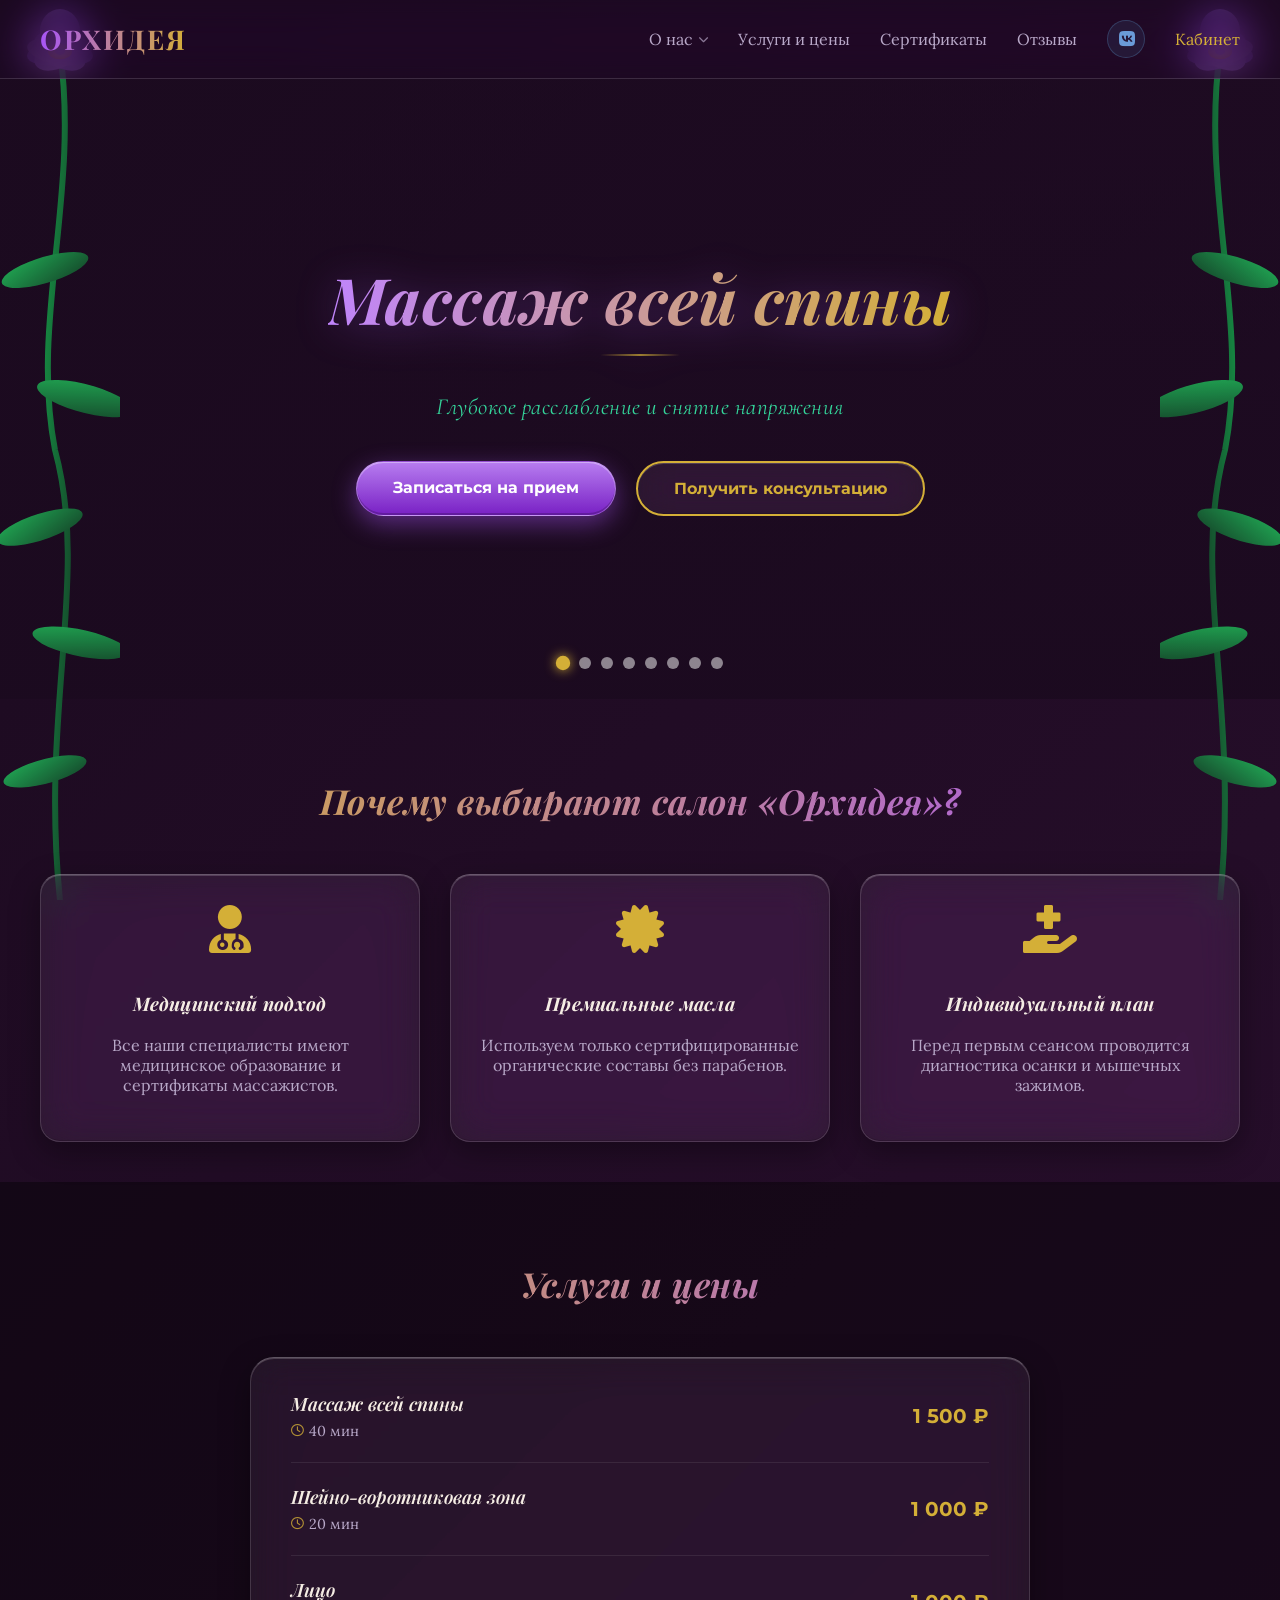
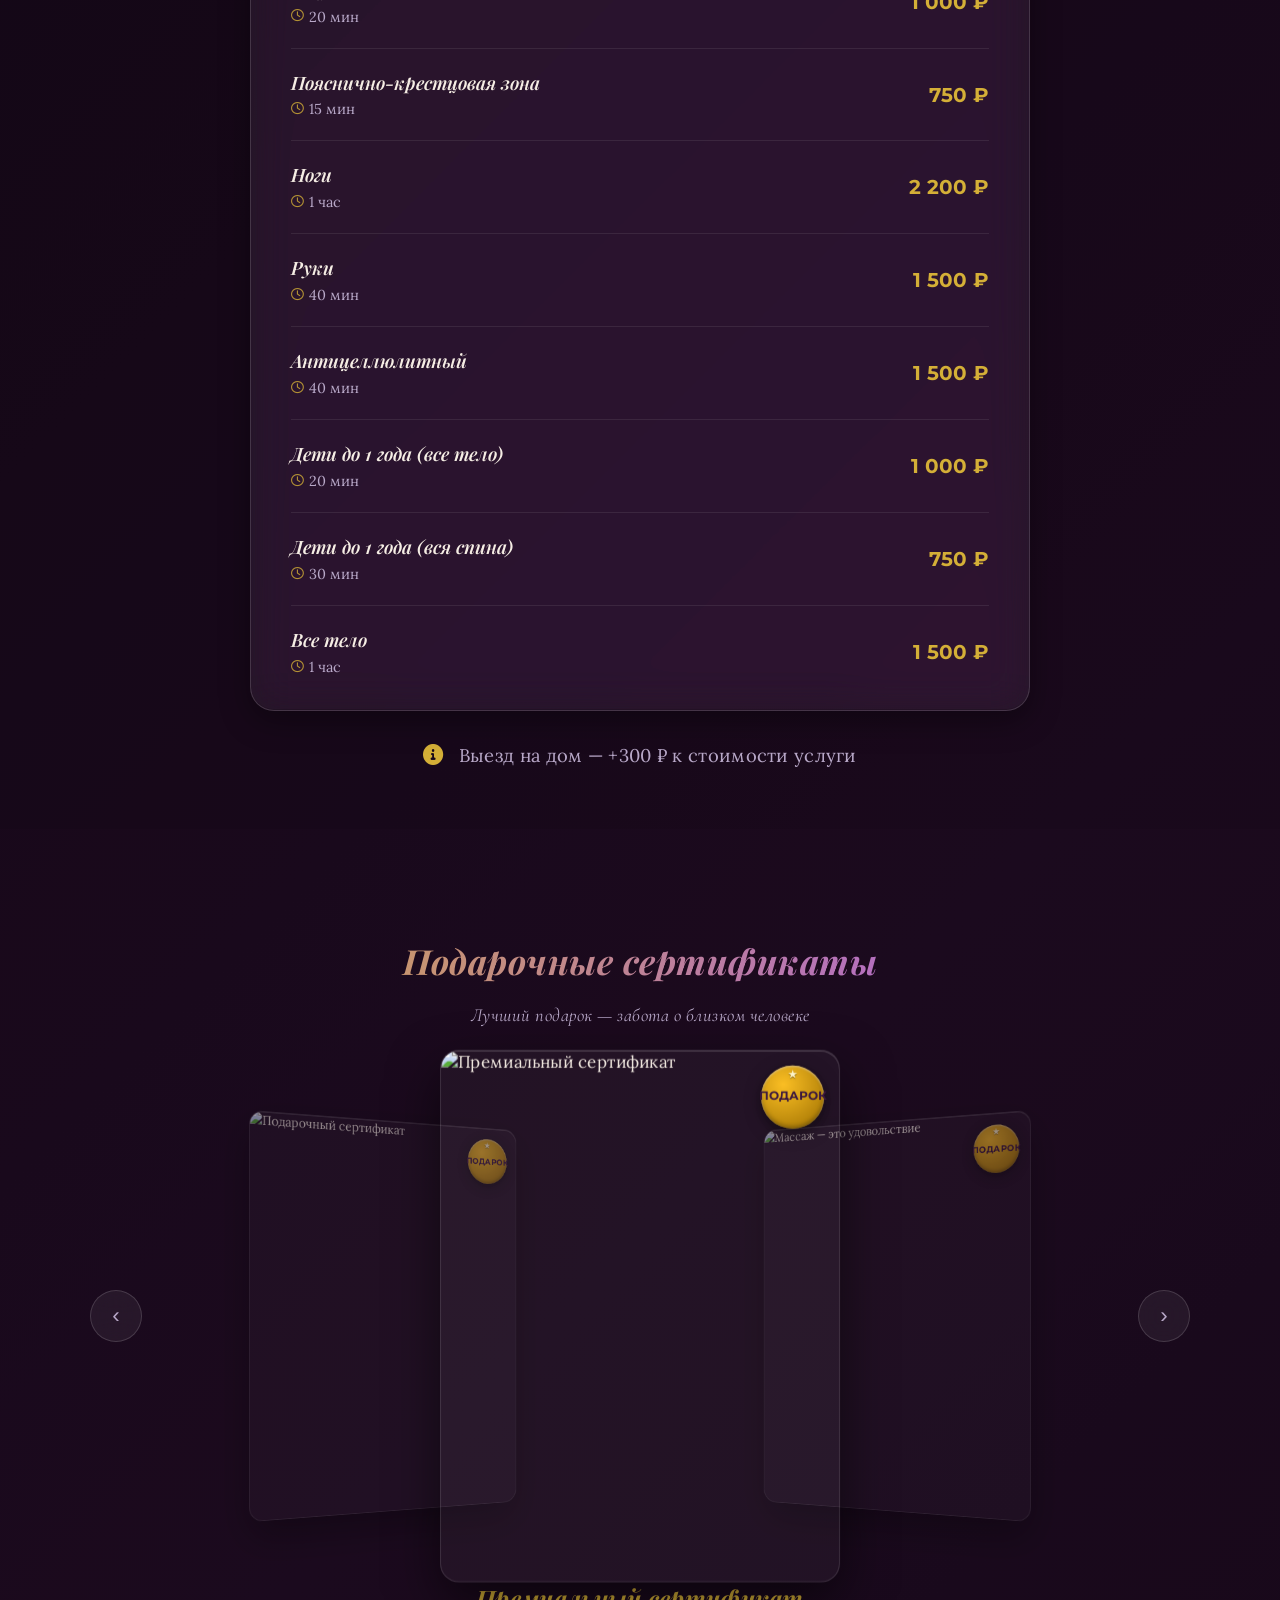
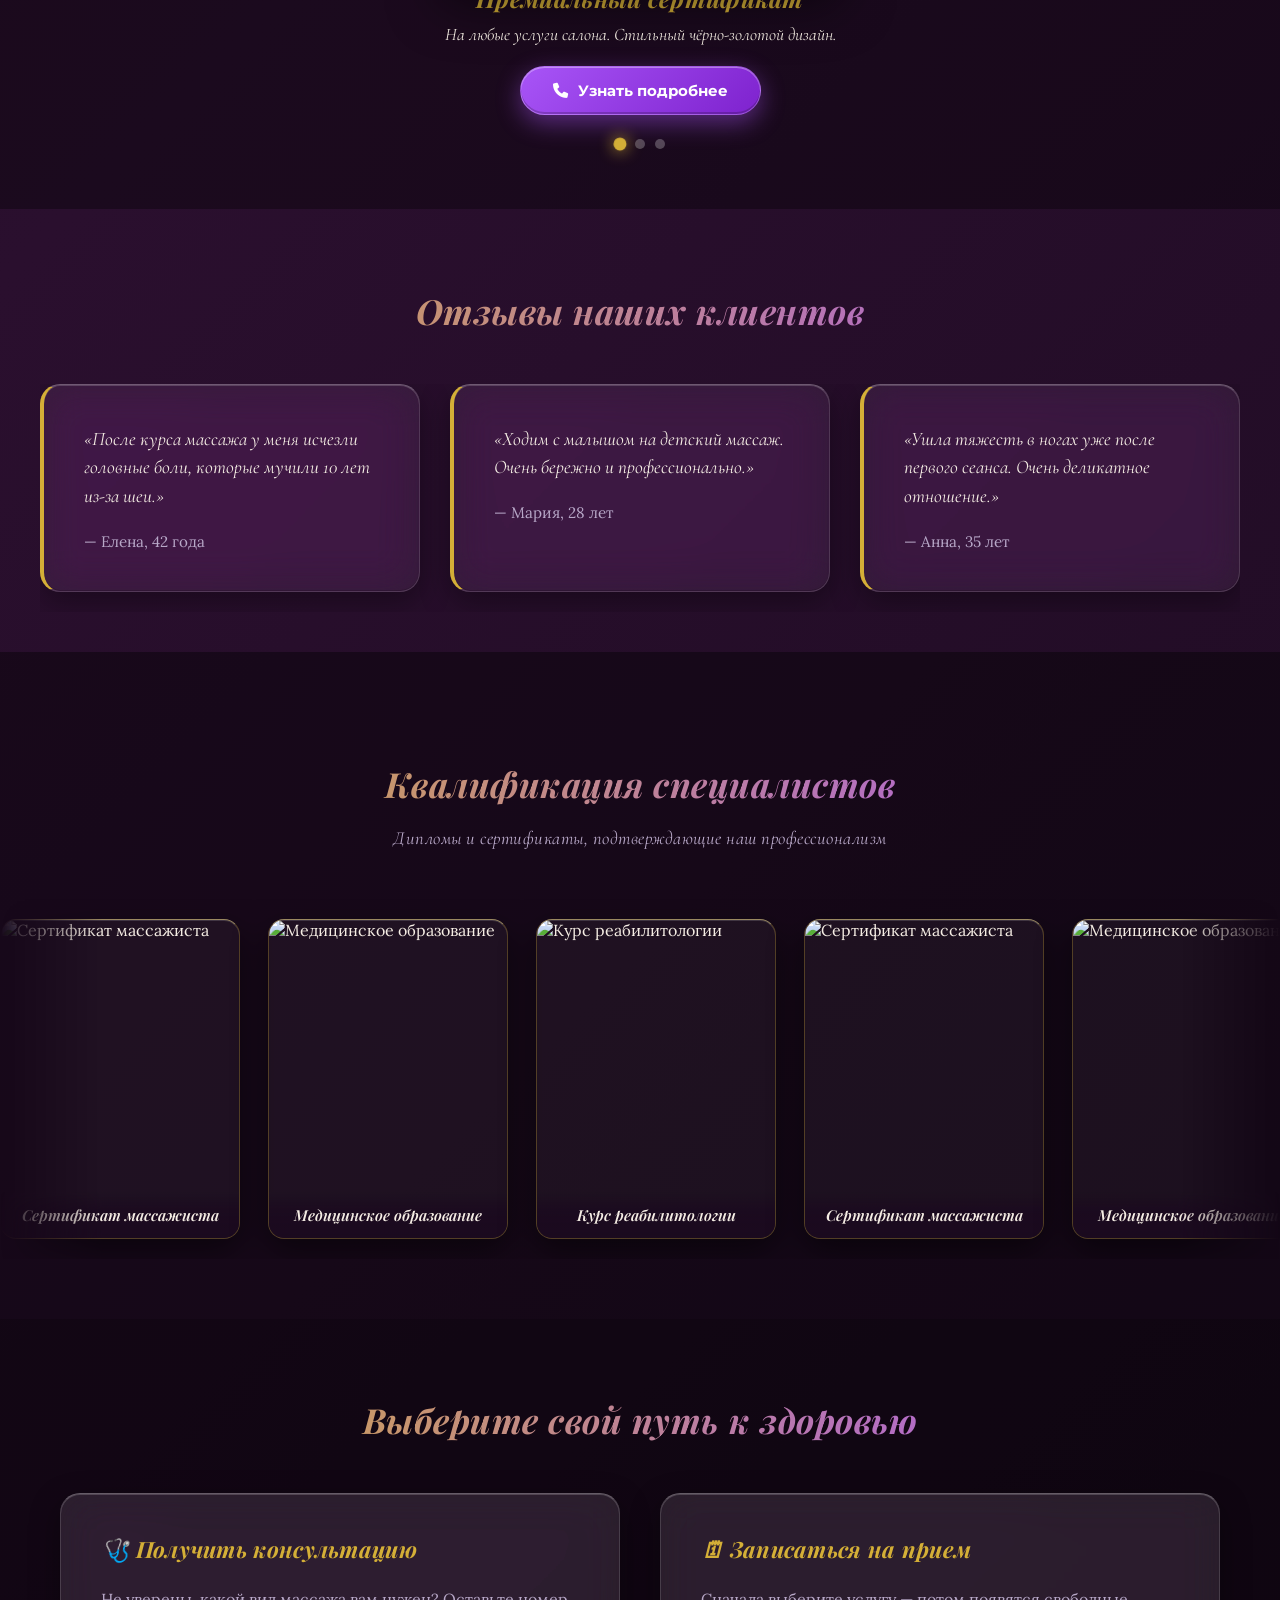
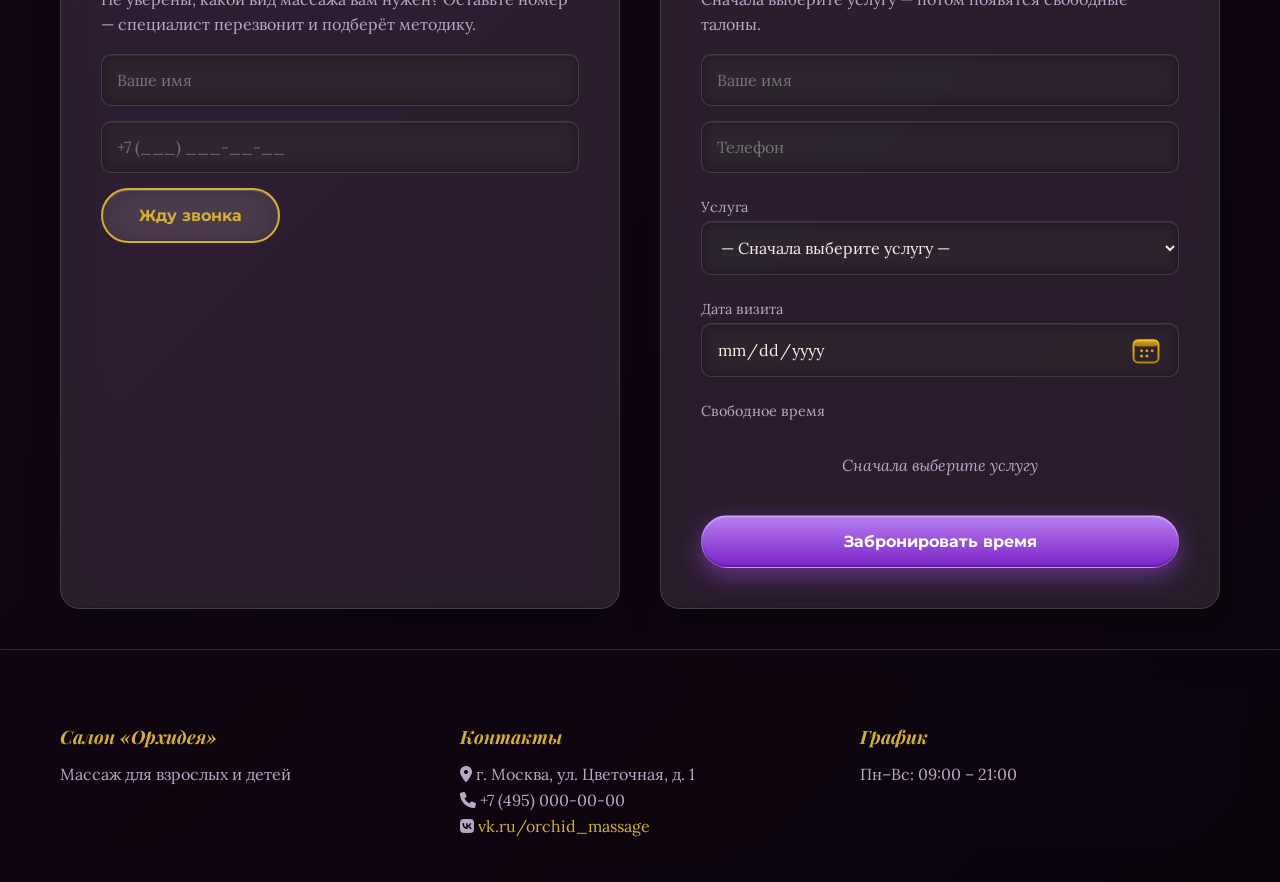
==== index.html @ 540cb3e8 "Add files via upload" ====
<!DOCTYPE html>
<html lang="ru">
<head>
    <meta charset="UTF-8">
    <meta name="viewport" content="width=device-width, initial-scale=1.0">
    <meta name="description" content="Салон «Орхидея» — медицинский массаж, реабилитация. Запись онлайн.">
    <title>Салон «Орхидея» | Медицинский массаж</title>
    <link rel="icon" href="data:image/svg+xml,<svg xmlns='http://www.w3.org/2000/svg' viewBox='0 0 100 100'><text y='.9em' font-size='90'>🌸</text></svg>">
    <link rel="preconnect" href="https://fonts.googleapis.com">
    <link rel="preconnect" href="https://fonts.gstatic.com" crossorigin>
    <link href="https://fonts.googleapis.com/css2?family=Cormorant:ital,wght@0,400;0,600;1,400&family=Playfair+Display:ital,wght@0,600;0,700;1,600&family=Montserrat:wght@600;700&family=Lora:ital@0;1&display=swap" rel="stylesheet">
    <link rel="stylesheet" href="style.css">
    <link rel="stylesheet" href="glass.css">
    <link rel="stylesheet" href="datepicker.css">
    <link rel="stylesheet" href="certificates.css">
    <link rel="stylesheet" href="diplomas.css">
    <link rel="stylesheet" href="https://cdnjs.cloudflare.com/ajax/libs/font-awesome/6.0.0/css/all.min.css">
</head>
<body>

<div class="frame-left" aria-hidden="true"></div>
<div class="frame-right" aria-hidden="true"></div>

<header class="main-header">
    <nav class="container">
        <a href="#" class="logo">ОРХИДЕЯ</a>
        <ul>
            <li class="nav-dropdown">
                <a href="#about" class="nav-dropdown-toggle">
                    О нас
                    <i class="fas fa-chevron-down nav-caret"></i>
                </a>
                <ul class="nav-dropdown-menu">
                    <li>
                        <a href="#diplomas">
                            <i class="fas fa-award"></i> Квалификация
                        </a>
                    </li>
                    <li>
                        <a href="https://vk.ru/orchid_massage" target="_blank" rel="noopener" class="nav-vk-link">
                            <i class="fab fa-vk"></i> Мы во ВКонтакте
                        </a>
                    </li>
                    <li>
                        <a href="#booking-form">
                            <i class="fas fa-calendar-check"></i> Записаться
                        </a>
                    </li>
                    <li>
                        <a href="tel:+74950000000">
                            <i class="fas fa-phone"></i> Позвонить
                        </a>
                    </li>
                    <li>
                        <a href="#reviews">
                            <i class="fas fa-star"></i> Отзывы
                        </a>
                    </li>
                </ul>
            </li>
            <li><a href="#services">Услуги и цены</a></li>
            <li><a href="#certificates">Сертификаты</a></li>
            <li><a href="#reviews">Отзывы</a></li>

            <li class="nav-vk-icon">
                <a href="https://vk.ru/orchid_massage" target="_blank" rel="noopener" title="Мы во ВКонтакте">
                    <i class="fab fa-vk"></i>
                </a>
            </li>

            <li class="auth-item" id="header-auth-item">
                <a href="login.html" class="auth-link">Кабинет</a>
            </li>
        </ul>
    </nav>
</header>

<section class="hero-slider">

    <div class="slide active">
        <div class="slide-content container">
            <h1>Массаж всей спины</h1>
            <p>Глубокое расслабление и снятие напряжения</p>
            <div class="cta-group">
                <a href="#booking-form" class="btn btn-primary">Записаться на прием</a>
                <a href="#consultation" class="btn btn-outline">Получить консультацию</a>
            </div>
        </div>
    </div>

    <div class="slide">
        <div class="slide-content container">
            <h1>Массаж воротниковой зоны</h1>
            <p>Избавление от зажимов и головной боли</p>
            <div class="cta-group">
                <a href="#booking-form" class="btn btn-primary">Записаться на прием</a>
                <a href="#consultation" class="btn btn-outline">Получить консультацию</a>
            </div>
        </div>
    </div>

    <div class="slide">
        <div class="slide-content container">
            <h1>Массаж рук</h1>
            <p>Восстановление лёгкости движений</p>
            <div class="cta-group">
                <a href="#booking-form" class="btn btn-primary">Записаться на прием</a>
                <a href="#consultation" class="btn btn-outline">Получить консультацию</a>
            </div>
        </div>
    </div>

    <div class="slide">
        <div class="slide-content container">
            <h1>Массаж ног, включая стопы</h1>
            <p>Снятие усталости и тяжести в ногах</p>
            <div class="cta-group">
                <a href="#booking-form" class="btn btn-primary">Записаться на прием</a>
                <a href="#consultation" class="btn btn-outline">Получить консультацию</a>
            </div>
        </div>
    </div>

    <div class="slide">
        <div class="slide-content container">
            <h1>Антицеллюлитный массаж</h1>
            <p>Ноги, ягодицы и живот — работаем комплексно</p>
            <div class="cta-group">
                <a href="#booking-form" class="btn btn-primary">Записаться на прием</a>
                <a href="#consultation" class="btn btn-outline">Получить консультацию</a>
            </div>
        </div>
    </div>

    <div class="slide">
        <div class="slide-content container">
            <h1>Массаж лица</h1>
            <p>В том числе лимфодренажный</p>
            <div class="cta-group">
                <a href="#booking-form" class="btn btn-primary">Записаться на прием</a>
                <a href="#consultation" class="btn btn-outline">Получить консультацию</a>
            </div>
        </div>
    </div>

    <div class="slide">
        <div class="slide-content container">
            <h1>Детский массаж</h1>
            <p>Бережно и безопасно для малыша</p>
            <div class="cta-group">
                <a href="#booking-form" class="btn btn-primary">Записаться на прием</a>
                <a href="#consultation" class="btn btn-outline">Получить консультацию</a>
            </div>
        </div>
    </div>

    <div class="slide">
        <div class="slide-content container">
            <h1>Атмосфера салона</h1>
            <p>Спокойная музыка · гипоаллергенные масла</p>
            <div class="cta-group">
                <a href="#booking-form" class="btn btn-primary">Записаться на прием</a>
                <a href="#consultation" class="btn btn-outline">Получить консультацию</a>
            </div>
        </div>
    </div>

    <div class="slider-nav">
        <span class="dot active"></span>
        <span class="dot"></span>
        <span class="dot"></span>
        <span class="dot"></span>
        <span class="dot"></span>
        <span class="dot"></span>
        <span class="dot"></span>
        <span class="dot"></span>
    </div>
</section>

<section id="about" class="container about-section">
    <h2>Почему выбирают салон «Орхидея»?</h2>
    <div class="features-grid">
        <div class="feature-card">
            <i class="fas fa-user-md icon-big"></i>
            <h3>Медицинский подход</h3>
            <p>Все наши специалисты имеют медицинское образование и сертификаты массажистов.</p>
        </div>
        <div class="feature-card">
            <i class="fas fa-certificate icon-big"></i>
            <h3>Премиальные масла</h3>
            <p>Используем только сертифицированные органические составы без парабенов.</p>
        </div>
        <div class="feature-card">
            <i class="fas fa-hand-holding-medical icon-big"></i>
            <h3>Индивидуальный план</h3>
            <p>Перед первым сеансом проводится диагностика осанки и мышечных зажимов.</p>
        </div>
    </div>
</section>

<section id="services" class="services-section">
    <div class="container">
        <h2>Услуги и цены</h2>
        <div class="price-list" id="services-table-body"></div>

        <!-- Плашка под прайсом — редактируется в админке -->
        <div id="services-note-container"></div>
    </div>
</section>

<!-- ================= ПОДАРОЧНЫЕ СЕРТИФИКАТЫ ================= -->
<section id="certificates" class="cert-section">
    <div class="container">
        <h2>Подарочные сертификаты</h2>
        <p class="cert-subtitle">Лучший подарок — забота о близком человеке</p>

        <div class="cert-carousel">
            <button class="cert-arrow" id="cert-prev" aria-label="Предыдущий сертификат">‹</button>
            <div class="cert-stage" id="cert-stage"></div>
            <button class="cert-arrow" id="cert-next" aria-label="Следующий сертификат">›</button>
        </div>

        <div class="cert-info">
            <h3 class="cert-title" id="cert-title"></h3>
            <p class="cert-desc" id="cert-desc"></p>
            <a class="cert-cta" id="cert-cta" href="#consultation">
                <i class="fas fa-phone"></i> Узнать подробнее
            </a>
        </div>

        <div class="cert-dots" id="cert-dots"></div>
    </div>
</section>

<div class="cert-lightbox" id="cert-lightbox" onclick="if(event.target===this) closeCertLightbox()">
    <button class="cert-lightbox-close" onclick="closeCertLightbox()" aria-label="Закрыть">✕</button>
    <img id="cert-lightbox-img" src="" alt="Сертификат">
</div>

<section id="reviews" class="container reviews-section">
    <h2>Отзывы наших клиентов</h2>
    <div class="review-slider">
        <div class="review-card">
            <q>После курса массажа у меня исчезли головные боли, которые мучили 10 лет из-за шеи.</q>
            <cite>— Елена, 42 года</cite>
        </div>
        <div class="review-card">
            <q>Ходим с малышом на детский массаж. Очень бережно и профессионально.</q>
            <cite>— Мария, 28 лет</cite>
        </div>
        <div class="review-card">
            <q>Ушла тяжесть в ногах уже после первого сеанса. Очень деликатное отношение.</q>
            <cite>— Анна, 35 лет</cite>
        </div>
    </div>
</section>

<!-- ================= КВАЛИФИКАЦИЯ (ДИПЛОМЫ) ================= -->
<section id="diplomas" class="diplomas-section">
    <div class="container">
        <h2>Квалификация специалистов</h2>
        <p class="diplomas-subtitle">Дипломы и сертификаты, подтверждающие наш профессионализм</p>
    </div>

    <div class="diplomas-marquee">
        <div class="diplomas-track" id="diplomas-track"></div>
    </div>
</section>

<div class="diplomas-lightbox" id="diplomas-lightbox" onclick="if(event.target===this) closeDiplomaLightbox()">
    <button class="diplomas-lightbox-close" onclick="closeDiplomaLightbox()" aria-label="Закрыть">✕</button>
    <img id="diplomas-lightbox-img" src="" alt="Диплом">
</div>

<section id="booking-form" class="form-section">
    <div class="container">
        <h2>Выберите свой путь к здоровью</h2>
        <div class="double-form">

            <div id="consultation" class="form-box consultation-box">
                <h3>🩺 Получить консультацию</h3>
                <p>Не уверены, какой вид массажа вам нужен? Оставьте номер — специалист перезвонит и подберёт методику.</p>
                <form onsubmit="submitConsultation(event)">
                    <input type="text" name="name" placeholder="Ваше имя" required>
                    <input type="tel" name="phone" placeholder="+7 (___) ___-__-__" required>
                    <button type="submit" class="btn btn-outline">Жду звонка</button>
                </form>
            </div>

            <div class="form-box booking-box">
                <h3>🗓 Записаться на прием</h3>
                <p>Сначала выберите услугу — потом появятся свободные талоны.</p>
                <form onsubmit="submitBooking(event)">
                    <input type="text" name="name" placeholder="Ваше имя" required>
                    <input type="tel" name="phone" placeholder="Телефон" required>

                    <label style="display:block;margin:10px 0 5px;color:var(--text-muted);font-size:.9em;">Услуга</label>
                    <select name="service" id="booking-service" required onchange="renderSlots()">
                        <option disabled selected value="">— Сначала выберите услугу —</option>
                    </select>

                    <label style="display:block;margin:10px 0 5px;color:var(--text-muted);font-size:.9em;">Дата визита</label>
                    <input type="date" name="date" id="booking-date" required onchange="renderSlots()">

                    <label style="display:block;margin:10px 0 5px;color:var(--text-muted);font-size:.9em;">Свободное время</label>
                    <div id="slots-container" class="slots-grid">
                        <div class="slots-empty">Сначала выберите услугу и дату</div>
                    </div>
                    <input type="hidden" name="time" id="booking-time" required>

                    <button type="submit" class="btn btn-primary" style="width:100%;">Забронировать время</button>
                </form>
            </div>

        </div>
    </div>
</section>

<footer class="main-footer">
    <div class="container">
        <div class="footer-grid">
            <div>
                <h4>Салон «Орхидея»</h4>
                <p>Массаж для взрослых и детей</p>
            </div>
            <div>
                <h4>Контакты</h4>
                <p><i class="fas fa-map-marker-alt"></i> г. Москва, ул. Цветочная, д. 1</p>
                <p><i class="fas fa-phone"></i> +7 (495) 000-00-00</p>
                <p>
                    <i class="fab fa-vk"></i>
                    <a href="https://vk.ru/orchid_massage" target="_blank" rel="noopener"
                       style="color:var(--champagne);text-decoration:none;">
                        vk.ru/orchid_massage
                    </a>
                </p>
            </div>
            <div>
                <h4>График</h4>
                <p>Пн–Вс: 09:00 – 21:00</p>
            </div>
        </div>
    </div>
</footer>

<script src="script.js"></script>
<script src="slots.js"></script>
<script src="services.js"></script>
<script src="booking.js"></script>
<script src="auth.js"></script>
<script src="datepicker.js"></script>
<script src="certificates.js"></script>
<script src="diplomas.js"></script>
</body>
</html>
---- style.css ----
@import url('https://fonts.googleapis.com/css2?family=Cormorant:ital,wght@0,400;0,600;1,400&family=Playfair+Display:ital,wght@0,600;0,700;1,600&family=Montserrat:wght@600;700&family=Lora:ital@0;1&display=swap');

:root {
    --bg-deep: #1B0A1F;
    --bg-panel: #2A0F2E;
    --amethyst: #A855F7;
    --amethyst-soft: #C084FC;
    --champagne: #D4AF37;
    --champagne-soft: #FBBF24;
    --emerald-soft: #34D399;
    --text-primary: #F5EDE4;
    --text-muted: #B8A8C8;
    --text-dim: #7A6A88;
    --border-glass: rgba(212, 175, 55, 0.15);
    --border-soft: rgba(255, 255, 255, 0.08);
    --card-glass: rgba(168, 85, 247, 0.06);
    --card-glass-strong: rgba(168, 85, 247, 0.12);
    --st-free: #34D399;
    --st-pending: #FBBF24;
    --st-confirmed: #A855F7;
    --st-done: #4B5563;
    --st-cancelled: #EF4444;
    --bg-gradient: linear-gradient(135deg, #1B0A1F 0%, #2A0F2E 50%, #1a0a1e 100%);
}

* { box-sizing: border-box; }

body {
    margin: 0;
    font-family: 'Lora', serif;
    color: var(--text-primary);
    background: var(--bg-gradient);
    overflow-x: hidden;
    min-height: 100vh;
}

.container {
    max-width: 1200px;
    padding: 0 20px;
    margin: 0 auto;
    position: relative;
    z-index: 5;
}

h1, h2, h3 {
    font-family: 'Playfair Display', serif;
    letter-spacing: 0.3px;
}

/* ============ СТЕБЕЛЬ ОРХИДЕИ ============ */
.frame-left, .frame-right {
    position: fixed;
    top: 0; bottom: 0;
    width: 120px;
    pointer-events: none;
    z-index: 1;
    background-image: url("orchid-stem.svg");
    background-repeat: repeat-y;
    background-size: 100% auto;
    opacity: 0.85;
}
.frame-left { left: 0; }
.frame-right { right: 0; transform: scaleX(-1); }

/* ============ ХЕДЕР ============ */
.main-header { position: relative; z-index: 10; }
.main-header nav {
    display: flex;
    justify-content: space-between;
    align-items: center;
    padding: 20px 0;
    border-bottom: 1px solid var(--border-glass);
}
.logo {
    font-family: 'Playfair Display', serif;
    font-size: 1.7em;
    background: linear-gradient(90deg, var(--amethyst), var(--champagne));
    -webkit-background-clip: text;
    background-clip: text;
    -webkit-text-fill-color: transparent;
    font-weight: 700;
    text-decoration: none;
    letter-spacing: 2px;
}
nav ul {
    list-style: none;
    display: flex;
    gap: 30px;
    margin: 0;
    padding: 0;
    align-items: center;
}
nav a {
    color: var(--text-muted);
    text-decoration: none;
    transition: color 0.3s;
}
nav a:hover { color: var(--champagne); }

.auth-item { display: flex; align-items: center; gap: 5px; }
.auth-item a { color: var(--champagne); }

/* ============ РАСКРЫВАЮЩЕЕСЯ МЕНЮ «О НАС» + ИКОНКА VK ============ */
.nav-dropdown { position: relative; }
.nav-dropdown-toggle {
    display: inline-flex;
    align-items: center;
    gap: 6px;
    cursor: pointer;
}
.nav-caret {
    font-size: 0.65em;
    opacity: 0.7;
    transition: transform 0.3s;
}
.nav-dropdown:hover .nav-caret {
    transform: rotate(180deg);
    opacity: 1;
}
.nav-dropdown-menu {
    position: absolute;
    top: calc(100% + 12px);
    left: 50%;
    transform: translateX(-50%) translateY(-8px);
    min-width: 220px;
    background: rgba(42, 15, 46, 0.92);
    backdrop-filter: blur(24px) saturate(180%);
    -webkit-backdrop-filter: blur(24px) saturate(180%);
    border: 1px solid rgba(255, 255, 255, 0.14);
    border-top-color: rgba(255, 255, 255, 0.3);
    border-radius: 16px;
    padding: 8px;
    list-style: none;
    margin: 0;
    box-shadow:
        0 20px 50px rgba(0, 0, 0, 0.55),
        inset 0 1px 0 rgba(255, 255, 255, 0.18);
    opacity: 0;
    pointer-events: none;
    transition: opacity 0.25s, transform 0.25s;
    z-index: 200;
}
.nav-dropdown:hover .nav-dropdown-menu,
.nav-dropdown:focus-within .nav-dropdown-menu {
    opacity: 1;
    pointer-events: auto;
    transform: translateX(-50%) translateY(0);
}
.nav-dropdown-menu::before {
    content: '';
    position: absolute;
    top: -7px;
    left: 50%;
    transform: translateX(-50%) rotate(45deg);
    width: 12px;
    height: 12px;
    background: rgba(42, 15, 46, 0.92);
    border-top: 1px solid rgba(255, 255, 255, 0.2);
    border-left: 1px solid rgba(255, 255, 255, 0.2);
}
.nav-dropdown-menu li { list-style: none; margin: 0; padding: 0; }
.nav-dropdown-menu li a {
    display: flex;
    align-items: center;
    gap: 12px;
    padding: 12px 16px;
    border-radius: 10px;
    color: var(--text-muted);
    font-family: 'Lora', serif;
    font-size: 0.95em;
    text-decoration: none;
    transition: background 0.2s, color 0.2s, padding 0.2s;
    white-space: nowrap;
}
.nav-dropdown-menu li a:hover {
    background: rgba(212, 175, 55, 0.12);
    color: var(--champagne);
    padding-left: 20px;
}
.nav-dropdown-menu li a i {
    width: 20px;
    text-align: center;
    color: var(--champagne);
    font-size: 1em;
    opacity: 0.85;
}
.nav-vk-link { font-weight: 700; color: var(--champagne) !important; }
.nav-vk-link i { color: #4C75A3 !important; font-size: 1.2em !important; }
.nav-vk-icon a {
    display: inline-flex;
    align-items: center;
    justify-content: center;
    width: 38px;
    height: 38px;
    border-radius: 50%;
    background: rgba(76, 117, 163, 0.15);
    border: 1px solid rgba(76, 117, 163, 0.4);
    color: #6a9bd8;
    font-size: 1.1em;
    text-decoration: none;
    transition: all 0.25s;
}
.nav-vk-icon a:hover {
    background: #4C75A3;
    color: #fff;
    transform: translateY(-2px) scale(1.05);
    box-shadow: 0 6px 20px rgba(76, 117, 163, 0.5);
}

/* ============ СЛАЙДЕР ============ */
.hero-slider {
    height: auto;
    min-height: 620px;
    padding: 60px 0;
    position: relative;
    overflow: hidden;
    background: linear-gradient(rgba(27,10,31,0.55), rgba(27,10,31,0.92)),
                url('https://images.pexels.com/photos/1169842/pexels-photo-1169842.jpeg') center/cover;
}
.slide {
    position: relative;
    inset: auto;
    opacity: 0;
    display: none;
    align-items: center;
    justify-content: center;
    transition: opacity 0.8s ease-in-out;
    min-height: 500px;
}
.slide.active {
    display: flex;
    opacity: 1;
}
.slide-content {
    width: 100%;
    text-align: center;
    display: flex;
    flex-direction: column;
    align-items: center;
    justify-content: center;
}
.slide-content h1 {
    font-family: 'Playfair Display', serif;
    font-size: clamp(2.2rem, 5vw, 5rem);
    line-height: 1.15;
    font-weight: 700;
    font-style: italic;
    background: linear-gradient(90deg, var(--amethyst-soft), var(--champagne), var(--amethyst-soft));
    background-size: 200% auto;
    -webkit-background-clip: text;
    background-clip: text;
    -webkit-text-fill-color: transparent;
    margin: 0 0 14px;
    text-align: center;
    letter-spacing: 0.5px;
    opacity: 0;
    transform: translateY(20px);
    transition: opacity 1s ease-out, transform 1s ease-out;
    filter: drop-shadow(0 4px 20px rgba(168, 85, 247, 0.35));
}
.slide-content p {
    font-family: 'Cormorant', serif;
    font-size: clamp(1.1rem, 1.8vw, 1.7rem);
    font-style: italic;
    font-weight: 400;
    color: var(--emerald-soft);
    margin-bottom: 40px;
    text-align: center;
    letter-spacing: 0.5px;
    opacity: 0;
    transform: translateY(20px);
    transition: opacity 1s ease-out 0.15s, transform 1s ease-out 0.15s;
}
.slide-content .cta-group {
    display: flex;
    justify-content: center;
    gap: 20px;
    flex-wrap: wrap;
}
.slide.active .slide-content h1 { opacity: 1; transform: translateY(0); }
.slide.active .slide-content p  { opacity: 1; transform: translateY(0); }
@keyframes swayText {
    0%   { transform: translate(0, 0) rotate(0deg); }
    20%  { transform: translate(-14px, -6px) rotate(-1.4deg); }
    50%  { transform: translate(0, -10px) rotate(0deg); }
    80%  { transform: translate(14px, -6px) rotate(1.4deg); }
    100% { transform: translate(0, 0) rotate(0deg); }
}
.slide.active .slide-content h1 { animation: swayText 6s ease-in-out infinite; }
@keyframes swaySub {
    0%   { transform: translateX(0); }
    25%  { transform: translateX(9px); }
    75%  { transform: translateX(-9px); }
    100% { transform: translateX(0); }
}
.slide.active .slide-content p { animation: swaySub 6s ease-in-out infinite; animation-delay: 0.4s; }
.slide-content h1::after {
    content: '';
    display: block;
    width: 80px;
    height: 2px;
    margin: 18px auto 0;
    background: linear-gradient(90deg, transparent, var(--champagne), transparent);
    opacity: 0.7;
}
.slider-nav {
    position: absolute;
    bottom: 30px;
    left: 50%;
    transform: translateX(-50%);
    display: flex;
    gap: 10px;
    z-index: 5;
}
.dot {
    width: 12px; height: 12px;
    border-radius: 50%;
    background: rgba(255,255,255,0.5);
    cursor: pointer;
    transition: all 0.25s;
}
.dot.active {
    background: var(--champagne);
    box-shadow: 0 0 10px var(--champagne);
    transform: scale(1.2);
}

/* ============ КНОПКИ ============ */
.btn {
    padding: 16px 36px;
    border-radius: 50px;
    text-decoration: none;
    font-weight: 700;
    font-size: 1em;
    cursor: pointer;
    border: none;
    transition: transform 0.3s, box-shadow 0.3s, background 0.3s;
    font-family: 'Montserrat', sans-serif;
    display: inline-block;
}
.btn-primary {
    background: linear-gradient(135deg, var(--amethyst), #7E22CE);
    color: white;
    box-shadow: 0 8px 24px rgba(168, 85, 247, 0.4);
}
.btn-primary:hover { transform: translateY(-3px); box-shadow: 0 12px 32px rgba(168, 85, 247, 0.6); }
.btn-outline { background: transparent; border: 2px solid var(--champagne); color: var(--champagne); }
.btn-outline:hover { background: var(--champagne); color: var(--bg-deep); }

/* ============ ЗАГОЛОВКИ ============ */
h2 {
    text-align: center;
    font-size: clamp(1.7rem, 2.7vw, 2.7rem);
    font-family: 'Playfair Display', serif;
    font-style: italic;
    font-weight: 700;
    margin-bottom: 50px;
    background: linear-gradient(90deg, var(--champagne), var(--amethyst));
    -webkit-background-clip: text;
    background-clip: text;
    -webkit-text-fill-color: transparent;
    letter-spacing: 0.5px;
}

/* ============ О НАС ============ */
.about-section { padding: 50px 0 40px; }
.features-grid {
    display: grid;
    grid-template-columns: repeat(auto-fit, minmax(280px, 1fr));
    gap: 30px;
}
.feature-card {
    text-align: center;
    padding: 30px;
    background: var(--card-glass);
    border-radius: 20px;
    border: 1px solid var(--border-soft);
    transition: border-color 0.3s, transform 0.3s;
}
.feature-card:hover { border-color: var(--champagne); transform: translateY(-5px); }
.icon-big { font-size: 3em; color: var(--champagne); margin-bottom: 20px; display: block; }
.feature-card h3 { color: var(--text-primary); font-family: 'Playfair Display', serif; font-style: italic; }
.feature-card p { color: var(--text-muted); }

/* ============ ПРАЙС ============ */
.services-section { padding: 50px 0 40px; background: rgba(0,0,0,0.4); }
.price-list {
    max-width: 780px;
    margin: 0 auto;
    background: var(--card-glass);
    border: 1px solid var(--border-glass);
    border-radius: 24px;
    padding: 12px 40px;
    backdrop-filter: blur(12px);
    -webkit-backdrop-filter: blur(12px);
    box-shadow: 0 20px 50px rgba(0, 0, 0, 0.35);
}
.price-row {
    display: flex;
    justify-content: space-between;
    align-items: center;
    gap: 20px;
    padding: 22px 0;
    border-bottom: 1px solid var(--border-soft);
    cursor: pointer;
    transition: padding 0.3s, background 0.3s, border-color 0.3s;
    position: relative;
}
.price-row:last-child { border-bottom: none; }
.price-row:hover {
    background: rgba(212, 175, 55, 0.06);
    padding-left: 12px;
    padding-right: 12px;
    border-radius: 12px;
    border-bottom-color: rgba(212, 175, 55, 0.3);
}
.price-row::after {
    content: '→';
    position: absolute;
    right: 12px; top: 50%;
    transform: translateY(-50%);
    color: var(--champagne);
    opacity: 0; font-size: 1.1em;
    transition: opacity 0.2s, right 0.2s;
}
.price-row:hover::after { opacity: 1; right: 4px; }
.price-row-left { display: flex; flex-direction: column; gap: 6px; min-width: 0; }
.price-row-name {
    font-family: 'Playfair Display', serif;
    font-style: italic; font-weight: 600;
    font-size: 1.15em; color: var(--text-primary); line-height: 1.3;
}
.price-row-duration {
    font-size: 0.9em; color: var(--text-muted);
    display: flex; align-items: center; gap: 6px;
}
.price-row-duration i { color: var(--champagne); font-size: 0.85em; opacity: 0.8; }
.price-row-price {
    font-family: 'Montserrat', sans-serif;
    font-weight: 700; font-size: 1.25em;
    color: var(--champagne); white-space: nowrap;
}
.services-note {
    margin-top: 30px;
    text-align: center;
    color: var(--text-muted);
    font-size: 1.15em;
    line-height: 1.6;
    letter-spacing: 0.3px;
}
.services-note i { color: var(--champagne); margin-right: 10px; font-size: 1.1em; }

/* ============ ОТЗЫВЫ ============ */
.reviews-section { padding: 50px 0 40px; }
.review-slider { display: flex; gap: 30px; overflow-x: auto; padding-bottom: 20px; }
.review-card {
    flex: 0 0 calc(33.333% - 20px);
    min-width: 280px;
    background: var(--card-glass);
    padding: 40px; border-radius: 20px;
    border-left: 4px solid var(--champagne);
}
.review-card q {
    font-family: 'Cormorant', serif;
    font-style: italic; font-size: 1.2em;
    margin-bottom: 20px; display: block; line-height: 1.5;
}
.review-card cite { color: var(--text-muted); font-size: 0.95em; font-style: normal; }

/* ============ ФОРМЫ ============ */
.form-section { padding: 50px 0 40px; background: rgba(0,0,0,0.5); }
.double-form { display: grid; grid-template-columns: 1fr 1fr; gap: 40px; }
.form-box {
    background: var(--card-glass-strong);
    padding: 40px; border-radius: 20px;
    border: 1px solid var(--border-glass);
}
.form-box h3 {
    margin-top: 0; color: var(--champagne);
    font-family: 'Playfair Display', serif;
    font-style: italic; font-size: 1.4em;
}
.form-box p { color: var(--text-muted); line-height: 1.6; }
.form-box input, .form-box select {
    width: 100%; padding: 15px; margin-bottom: 15px;
    border: 1px solid #444; background: rgba(0,0,0,0.4);
    color: var(--text-primary); border-radius: 10px;
    box-sizing: border-box; font-family: inherit; font-size: 1em;
    transition: border-color 0.3s, box-shadow 0.3s;
}
.form-box input:focus, .form-box select:focus {
    outline: none; border-color: var(--champagne);
    box-shadow: 0 0 0 3px rgba(212, 175, 55, 0.15);
}
.form-box label { color: var(--text-muted); font-size: 0.9em; }

/* ============ ТАЛОНЫ ============ */
.slots-grid {
    display: grid;
    grid-template-columns: repeat(auto-fill, minmax(78px, 1fr));
    gap: 8px; margin: 15px 0 20px;
}
.slot {
    padding: 12px 6px; text-align: center;
    border-radius: 10px; cursor: pointer;
    font-weight: 700; font-size: 0.95em;
    font-family: 'Montserrat', sans-serif;
    border: 1px solid transparent;
    transition: all 0.2s; user-select: none;
}
.slot-free {
    background: rgba(52, 211, 153, 0.12);
    color: var(--st-free);
    border-color: rgba(52, 211, 153, 0.35);
}
.slot-free:hover {
    background: rgba(52, 211, 153, 0.3);
    transform: translateY(-2px);
    box-shadow: 0 6px 16px rgba(52, 211, 153, 0.25);
}
.slot-busy {
    background: rgba(75, 85, 99, 0.2);
    color: var(--text-dim);
    cursor: not-allowed;
    text-decoration: line-through;
    border-color: rgba(75, 85, 99, 0.3);
}
.slot-selected {
    background: linear-gradient(135deg, var(--amethyst), #7E22CE) !important;
    color: white !important;
    border-color: var(--amethyst-soft) !important;
    box-shadow: 0 0 18px rgba(168, 85, 247, 0.6);
    transform: translateY(-2px);
}
.slots-empty {
    color: var(--text-muted);
    font-style: italic;
    text-align: center;
    padding: 20px;
    grid-column: 1 / -1;
}
.slots-hint {
    grid-column: 1 / -1;
    font-size: 0.85em;
    color: var(--text-muted);
    margin-bottom: 8px;
    padding: 8px 12px;
    background: rgba(168, 85, 247, 0.08);
    border-radius: 8px;
    border: 1px solid var(--border-glass);
}
.slots-hint i { color: var(--champagne); margin-right: 4px; }
.slots-hint b { color: var(--text-primary); }

/* ============ ФУТЕР ============ */
.main-footer {
    background: rgba(0,0,0,0.85);
    padding: 50px 0 40px; color: var(--text-dim);
    position: relative; z-index: 5;
}
.footer-grid {
    display: grid;
    grid-template-columns: repeat(auto-fit, minmax(250px, 1fr));
    gap: 40px;
}
.footer-grid h4 {
    color: var(--champagne); margin-bottom: 15px;
    font-family: 'Playfair Display', serif;
    font-style: italic; font-size: 1.15em;
}
.footer-grid p { color: var(--text-muted); margin: 6px 0; }

/* ============ АНИМАЦИИ ============ */
@keyframes fadeIn {
    from { opacity: 0; transform: translateY(10px); }
    to   { opacity: 1; transform: translateY(0); }
}

/* ============================================================
   РЕДАКТОР ПЛАШКИ «ВЫЕЗД НА ДОМ» В АДМИНКЕ
   ============================================================ */

.trip-option-editor {
    margin-top: 26px;
    padding-top: 22px;
    border-top: 1px solid var(--border-soft);
}
.trip-option-editor h4 {
    margin: 0 0 6px;
    color: var(--champagne);
    font-family: 'Playfair Display', serif;
    font-style: italic;
    font-size: 1.15em;
    display: flex;
    align-items: center;
    gap: 8px;
}
.trip-option-editor h4 i { color: var(--champagne); }
.trip-option-hint {
    color: var(--text-muted);
    font-size: 0.88em;
    margin: 0 0 14px;
    line-height: 1.5;
}
.trip-option-toggle {
    display: flex; align-items: center; gap: 8px;
    font-size: 0.9em; color: var(--text-muted);
    cursor: pointer; user-select: none; margin-bottom: 12px;
}
.trip-option-toggle input[type="checkbox"] {
    width: 18px; height: 18px;
    accent-color: var(--emerald-soft);
    cursor: pointer;
}
.trip-option-input {
    width: 100%;
    padding: 14px 16px;
    border: 1.5px solid rgba(212, 175, 55, 0.3);
    background: rgba(0, 0, 0, 0.35);
    color: var(--text-primary);
    border-radius: 12px;
    font-family: inherit;
    font-size: 1em;
    box-sizing: border-box;
    transition: border-color 0.2s, box-shadow 0.2s, background 0.2s;
}
.trip-option-input::placeholder { color: var(--text-dim); }
.trip-option-input:hover {
    border-color: rgba(212, 175, 55, 0.5);
    background: rgba(0, 0, 0, 0.45);
}
.trip-option-input:focus {
    outline: none;
    border-color: var(--champagne);
    background: rgba(168, 85, 247, 0.08);
    box-shadow:
        0 0 0 4px rgba(212, 175, 55, 0.12),
        0 0 20px rgba(212, 175, 55, 0.15);
}
.trip-option-input.saved-input {
    border-color: var(--emerald-soft);
    box-shadow: 0 0 0 4px rgba(52, 211, 153, 0.2);
    background: rgba(52, 211, 153, 0.08);
}

/* ============================================================
   МОБИЛЬНАЯ АДАПТАЦИЯ — ПЛАНШЕТ (≤ 900px)
   ============================================================ */

@media (max-width: 900px) {
    .frame-left, .frame-right { width: 60px; opacity: 0.35; }
    .main-header nav { padding: 14px 0; }
    nav ul { gap: 18px; }
    .logo { font-size: 1.4em; letter-spacing: 1px; }
    .hero-slider { min-height: 550px; padding: 40px 0; }
    .slide { min-height: 450px; }
    .slide-content h1 { font-size: clamp(1.8rem, 6vw, 3.5rem); }
    .slide-content p  { font-size: clamp(1rem, 2vw, 1.3rem); }
    .slide-content h1::after { width: 60px; }
    .double-form { grid-template-columns: 1fr; gap: 24px; }
    .form-box { padding: 30px 24px; }
    .price-list { padding: 8px 24px; }
    .price-row { padding: 18px 0; gap: 14px; }
    .price-row-name { font-size: 1.05em; }
    .price-row-price { font-size: 1.15em; }
    .review-card { flex: 0 0 85%; }
    .slots-grid { grid-template-columns: repeat(auto-fill, minmax(70px, 1fr)); }
    .footer-grid { gap: 28px; }
}

/* ============================================================
   МОБИЛЬНАЯ АДАПТАЦИЯ — ТЕЛЕФОН (≤ 600px)
   ============================================================ */

@media (max-width: 600px) {
    .frame-left, .frame-right { display: none; }
    .container { padding: 0 14px; }
    h2 { font-size: 1.4rem; margin-bottom: 24px; }

    /* Хедер */
    .main-header nav {
        flex-direction: column;
        gap: 8px;
        padding: 10px 0;
        align-items: stretch;
    }
    .logo {
        text-align: center;
        font-size: 1.2em;
        letter-spacing: 3px;
        display: block;
    }
    nav ul {
        justify-content: center;
        flex-wrap: wrap;
        gap: 8px 14px;
        font-size: 0.85em;
        width: 100%;
    }
    nav ul li { display: flex; align-items: center; }
    .nav-dropdown { position: static; }
    .nav-dropdown-menu {
        left: auto; right: 0;
        top: calc(100% + 8px);
        min-width: 190px;
    }
    .nav-dropdown-menu::before { display: none; }
    .nav-vk-icon a { width: 32px; height: 32px; font-size: 0.95em; }

    /* Слайдер */
    .hero-slider {
        min-height: 0;
        height: auto;
        padding: 24px 0 40px;
    }
    .slide {
        min-height: 0;
        padding: 10px 0;
    }
    .slide-content { padding: 0 14px; }
    .slide-content h1 { font-size: 1.65rem; line-height: 1.2; margin-bottom: 6px; }
    .slide-content p  { font-size: 0.95rem; margin-bottom: 20px; }
    .slide-content h1::after { width: 44px; margin-top: 10px; }
    .cta-group { flex-direction: column; gap: 10px; width: 100%; }
    .btn {
        padding: 12px 20px;
        font-size: 0.92em;
        width: 100%;
        text-align: center;
        box-sizing: border-box;
    }
    .slider-nav { bottom: 14px; gap: 8px; }
    .dot { width: 9px; height: 9px; }

    /* О нас */
    .about-section { padding: 26px 0 20px; }
    .features-grid { gap: 12px; }
    .feature-card { padding: 18px 16px; border-radius: 16px; }
    .feature-card h3 { font-size: 1.05em; margin: 0 0 6px; }
    .feature-card p { font-size: 0.9em; margin: 0; line-height: 1.5; }
    .icon-big { font-size: 1.9em; margin-bottom: 10px; }

    /* Прайс */
    .services-section { padding: 26px 0 20px; }
    .price-list { padding: 2px 14px; border-radius: 16px; }
    .price-row { padding: 12px 0; gap: 10px; flex-wrap: nowrap; }
    .price-row-name { font-size: 0.95em; }
    .price-row-duration { font-size: 0.78em; margin-top: 2px; }
    .price-row-price { font-size: 1em; }
    .price-row::after { display: none; }
    .price-row-left { gap: 2px; }
    .services-note { font-size: 0.95em; margin-top: 16px; padding: 0 6px; }

    /* Отзывы */
    .reviews-section { padding: 26px 0 16px; }
    .review-slider { gap: 12px; padding-bottom: 12px; }
    .review-card {
        flex: 0 0 100%;
        padding: 18px;
        border-radius: 14px;
        border-left-width: 3px;
    }
    .review-card q { font-size: 1em; margin-bottom: 10px; }
    .review-card cite { font-size: 0.85em; }

    /* Форма */
    .form-section { padding: 26px 0 20px; }
    .form-box { padding: 20px 16px; border-radius: 16px; }
    .form-box h3 { font-size: 1.1em; margin-bottom: 6px; }
    .form-box p { font-size: 0.9em; margin: 6px 0 12px; line-height: 1.45; }
    .form-box input, .form-box select {
        padding: 12px; font-size: 0.95em; margin-bottom: 10px;
    }
    .form-box .btn { width: 100%; padding: 13px; font-size: 0.95em; }
    .form-box label { margin: 6px 0 3px !important; font-size: 0.85em !important; }

    /* Слоты */
    .slots-grid { grid-template-columns: repeat(4, 1fr); gap: 5px; margin: 10px 0 12px; }
    .slot { padding: 10px 3px; font-size: 0.8em; border-radius: 8px; }
    .slots-hint { font-size: 0.78em; padding: 6px 10px; margin-bottom: 6px; }
    .slots-empty { font
---- glass.css ----
/* ============================================================
   GLASS-ЭФФЕКТ (iOS / Liquid Glass)
   Подключать ПОСЛЕ style.css, week.css, admin.css, login.css
   ============================================================ */

:root {
    --glass-bg:          rgba(255, 255, 255, 0.06);
    --glass-bg-strong:   rgba(255, 255, 255, 0.10);
    --glass-border:      rgba(255, 255, 255, 0.14);
    --glass-border-top:  rgba(255, 255, 255, 0.28);
    --glass-shadow:      0 10px 30px rgba(0, 0, 0, 0.35);
    --glass-inner:       inset 0 1px 0 rgba(255, 255, 255, 0.18),
                         inset 0 -1px 0 rgba(0, 0, 0, 0.15);
    --glass-blur:        blur(20px) saturate(160%);
}

/* ============ КАРТОЧКИ "О НАС" ============ */
.feature-card {
    background: var(--glass-bg) !important;
    border: 1px solid var(--glass-border) !important;
    border-top-color: var(--glass-border-top) !important;
    backdrop-filter: var(--glass-blur);
    -webkit-backdrop-filter: var(--glass-blur);
    box-shadow: var(--glass-shadow), var(--glass-inner);
}

/* ============ ПРАЙС ============ */
.price-list {
    background: var(--glass-bg) !important;
    border: 1px solid var(--glass-border) !important;
    border-top-color: var(--glass-border-top) !important;
    backdrop-filter: var(--glass-blur);
    -webkit-backdrop-filter: var(--glass-blur);
    box-shadow: var(--glass-shadow), var(--glass-inner) !important;
}

/* ============ ОТЗЫВЫ ============ */
.review-card {
    background: var(--glass-bg) !important;
    border: 1px solid var(--glass-border) !important;
    border-top-color: var(--glass-border-top) !important;
    border-left: 4px solid var(--champagne) !important;
    backdrop-filter: var(--glass-blur);
    -webkit-backdrop-filter: var(--glass-blur);
    box-shadow: var(--glass-shadow), var(--glass-inner);
}

/* ============ ФОРМЫ ============ */
.form-box {
    background: var(--glass-bg-strong) !important;
    border: 1px solid var(--glass-border) !important;
    border-top-color: var(--glass-border-top) !important;
    backdrop-filter: var(--glass-blur);
    -webkit-backdrop-filter: var(--glass-blur);
    box-shadow: var(--glass-shadow), var(--glass-inner);
}

/* ============ ХЕДЕР ============ */
.main-header {
    position: sticky;
    top: 0;
    z-index: 100;
    background: rgba(27, 10, 31, 0.55);
    backdrop-filter: blur(20px) saturate(160%);
    -webkit-backdrop-filter: blur(20px) saturate(160%);
    border-bottom: 1px solid var(--glass-border);
}
.main-header nav {
    border-bottom: none !important;
}

/* ============ КНОПКИ ============ */
.btn-primary {
    background: linear-gradient(180deg,
        rgba(192, 132, 252, 0.95) 0%,
        rgba(126, 34, 206, 0.95) 100%) !important;
    border: 1px solid rgba(255, 255, 255, 0.2) !important;
    box-shadow:
        0 8px 24px rgba(168, 85, 247, 0.45),
        inset 0 1px 0 rgba(255, 255, 255, 0.35),
        inset 0 -2px 0 rgba(0, 0, 0, 0.2) !important;
    backdrop-filter: blur(10px);
}
.btn-primary:hover {
    background: linear-gradient(180deg,
        rgba(202, 145, 255, 1) 0%,
        rgba(140, 40, 220, 1) 100%) !important;
    box-shadow:
        0 12px 32px rgba(168, 85, 247, 0.6),
        inset 0 1px 0 rgba(255, 255, 255, 0.4),
        inset 0 -2px 0 rgba(0, 0, 0, 0.2) !important;
}
.btn-outline {
    background: var(--glass-bg) !important;
    backdrop-filter: var(--glass-blur);
    -webkit-backdrop-filter: var(--glass-blur);
    box-shadow: var(--glass-inner);
}
.btn-outline:hover {
    background: var(--champagne) !important;
    backdrop-filter: none;
}

/* ============ АДМИН: ВКЛАДКИ ============ */
.admin-tab {
    background: var(--glass-bg) !important;
    border: 1px solid var(--glass-border) !important;
    border-top-color: var(--glass-border-top) !important;
    backdrop-filter: var(--glass-blur);
    -webkit-backdrop-filter: var(--glass-blur);
    box-shadow: var(--glass-inner);
}
.admin-tab.active {
    background: var(--glass-bg-strong) !important;
    border-color: var(--champagne) !important;
    box-shadow:
        0 4px 16px rgba(212, 175, 55, 0.2),
        var(--glass-inner);
}

/* ============ АДМИН: КАЛЕНДАРЬ, ПАНЕЛИ ============ */
.calendar-widget,
.day-panel,
.services-editor,
.slots-editor {
    background: var(--glass-bg) !important;
    border: 1px solid var(--glass-border) !important;
    border-top-color: var(--glass-border-top) !important;
    backdrop-filter: var(--glass-blur);
    -webkit-backdrop-filter: var(--glass-blur);
    box-shadow: var(--glass-shadow), var(--glass-inner) !important;
}

.calendar-nav button,
.week-nav button {
    background: var(--glass-bg) !important;
    backdrop-filter: blur(10px);
    -webkit-backdrop-filter: blur(10px);
    border: 1px solid var(--glass-border) !important;
    box-shadow: var(--glass-inner);
}
.calendar-nav button:hover,
.week-nav button:hover {
    background: var(--glass-bg-strong) !important;
    border-color: var(--champagne) !important;
}

.calendar-day {
    background: rgba(255, 255, 255, 0.03);
    border: 1px solid rgba(255, 255, 255, 0.05);
}
.calendar-day:hover {
    background: var(--glass-bg-strong);
    border-color: var(--glass-border);
    box-shadow: var(--glass-inner);
}

/* ============ НЕДЕЛЬНАЯ СЕТКА ============ */
.week-slot.is-off {
    background: rgba(255, 255, 255, 0.025) !important;
    border-color: rgba(255, 255, 255, 0.05) !important;
}
.week-slot.is-active {
    background: rgba(52, 211, 153, 0.18) !important;
    border-color: rgba(52, 211, 153, 0.4) !important;
    box-shadow: inset 0 1px 0 rgba(255, 255, 255, 0.15);
}
.week-slot.is-active:hover {
    background: rgba(52, 211, 153, 0.32) !important;
    box-shadow: 0 0 12px rgba(52, 211, 153, 0.35), inset 0 1px 0 rgba(255, 255, 255, 0.2);
}
.week-slot.is-booked {
    box-shadow:
        0 4px 16px rgba(168, 85, 247, 0.4),
        inset 0 1px 0 rgba(255, 255, 255, 0.3),
        inset 0 -1px 0 rgba(0, 0, 0, 0.2);
}

.week-day-head {
    background: var(--glass-bg) !important;
    border: 1px solid var(--glass-border) !important;
    backdrop-filter: blur(10px);
    -webkit-backdrop-filter: blur(10px);
    box-shadow: var(--glass-inner);
}
.week-day-head.is-today {
    background: rgba(212, 175, 55, 0.12) !important;
    border-color: var(--champagne) !important;
    box-shadow:
        0 0 12px rgba(212, 175, 55, 0.25),
        var(--glass-inner);
}

/* ============ АДМИН: КАРТОЧКИ УСЛУГ ============ */
.service-edit-card {
    background: var(--glass-bg) !important;
    border: 1px solid var(--glass-border) !important;
    backdrop-filter: blur(10px);
    -webkit-backdrop-filter: blur(10px);
    box-shadow: var(--glass-inner);
}
.service-edit-card:hover {
    background: var(--glass-bg-strong) !important;
    border-color: rgba(212, 175, 55, 0.4) !important;
}

.service-edit-fields input,
.slot-time-input {
    background: rgba(0, 0, 0, 0.3) !important;
    border: 1px solid var(--glass-border) !important;
    backdrop-filter: blur(8px);
    -webkit-backdrop-filter: blur(8px);
    box-shadow: inset 0 1px 0 rgba(255, 255, 255, 0.08);
}
.service-edit-fields input:focus,
.slot-time-input:focus {
    background: rgba(0, 0, 0, 0.4) !important;
    border-color: var(--champagne) !important;
    box-shadow: 0 0 0 3px rgba(212, 175, 55, 0.15);
}

.slot-template-chip {
    background: rgba(168, 85, 247, 0.15) !important;
    backdrop-filter: blur(8px);
    -webkit-backdrop-filter: blur(8px);
    box-shadow: var(--glass-inner);
}

/* ============ МОДАЛЬНОЕ ОКНО ============ */
body .modal-overlay {
    background: rgba(10, 5, 15, 0.5) !important;
    backdrop-filter: blur(20px) saturate(140%) !important;
    -webkit-backdrop-filter: blur(20px) saturate(140%) !important;
}

body .modal-overlay .modal-card,
body .modal-card {
    background: rgba(42, 15, 46, 0.65) !important;
    background-image: linear-gradient(
        180deg,
        rgba(255, 255, 255, 0.08) 0%,
        rgba(255, 255, 255, 0.02) 60%,
        rgba(0, 0, 0, 0.1) 100%
    ) !important;
    border: 1px solid rgba(255, 255, 255, 0.18) !important;
    border-top-color: rgba(255, 255, 255, 0.35) !important;
    backdrop-filter: blur(40px) saturate(180%) !important;
    -webkit-backdrop-filter: blur(40px) saturate(180%) !important;
    box-shadow:
        0 30px 80px rgba(0, 0, 0, 0.6),
        0 0 0 1px rgba(255, 255, 255, 0.05) inset,
        inset 0 1px 0 rgba(255, 255, 255, 0.25),
        inset 0 -1px 0 rgba(0, 0, 0, 0.25) !important;
    border-radius: 22px !important;
}

body .modal-actions .btn-status {
    background: linear-gradient(180deg,
        rgba(192, 132, 252, 0.95) 0%,
        rgba(126, 34, 206, 0.95) 100%) !important;
    border: 1px solid rgba(255, 255, 255, 0.2) !important;
    box-shadow:
        0 6px 18px rgba(168, 85, 247, 0.4),
        inset 0 1px 0 rgba(255, 255, 255, 0.35),
        inset 0 -2px 0 rgba(0, 0, 0, 0.2) !important;
}

body .modal-actions .btn-reschedule {
    background: linear-gradient(180deg,
        rgba(250, 220, 100, 0.95) 0%,
        rgba(200, 145, 20, 0.95) 100%) !important;
    border: 1px solid rgba(255, 255, 255, 0.25) !important;
    box-shadow:
        0 6px 18px rgba(212, 175, 55, 0.4),
        inset 0 1px 0 rgba(255, 255, 255, 0.4),
        inset 0 -2px 0 rgba(0, 0, 0, 0.15) !important;
}

body .modal-actions .btn-delete {
    background: linear-gradient(180deg,
        rgba(160, 50, 50, 0.9) 0%,
        rgba(100, 20, 20, 0.95) 100%) !important;
    border: 1px solid rgba(255, 100, 100, 0.3) !important;
    box-shadow:
        0 6px 18px rgba(150, 20, 20, 0.4),
        inset 0 1px 0 rgba(255, 150, 150, 0.2),
        inset 0 -2px 0 rgba(0, 0, 0, 0.2) !important;
}

body .modal-actions .btn-close {
    background: rgba(255, 255, 255, 0.05) !important;
    border: 1px solid rgba(255, 255, 255, 0.15) !important;
    backdrop-filter: blur(10px);
    -webkit-backdrop-filter: blur(10px);
}

/* ============ КАБИНЕТ КЛИЕНТА ============ */
.client-panel {
    background: var(--glass-bg) !important;
    border: 1px solid var(--glass-border) !important;
    border-top-color: var(--glass-border-top) !important;
    backdrop-filter: var(--glass-blur);
    -webkit-backdrop-filter: var(--glass-blur);
    box-shadow: var(--glass-shadow), var(--glass-inner);
}

.my-booking-card {
    background: var(--glass-bg) !important;
    border: 1px solid var(--glass-border) !important;
    backdrop-filter: blur(12px);
    -webkit-backdrop-filter: blur(12px);
    box-shadow: var(--glass-inner);
}

/* ============ ЛОГИН ============ */
.login-form-box {
    background: linear-gradient(
        135deg,
        rgba(168, 85, 247, 0.14) 0%,
        rgba(42, 15, 46, 0.55) 100%
    ) !important;
    border: 1px solid var(--glass-border-top) !important;
    backdrop-filter: blur(28px) saturate(180%);
    -webkit-backdrop-filter: blur(28px) saturate(180%);
    box-shadow:
        0 30px 80px rgba(0, 0, 0, 0.55),
        inset 0 1px 0 rgba(255, 255, 255, 0.2),
        inset 0 -1px 0 rgba(0, 0, 0, 0.2) !important;
}
.login-form-box input {
    background: rgba(0, 0, 0, 0.3) !important;
    border: 1px solid var(--glass-border) !important;
    backdrop-filter: blur(8px);
    -webkit-backdrop-filter: blur(8px);
    box-shadow: inset 0 1px 0 rgba(255, 255, 255, 0.08);
}
.login-form-box input:focus {
    background: rgba(0, 0, 0, 0.4) !important;
    border-color: var(--champagne) !important;
    box-shadow:
        0 0 0 4px rgba(212, 175, 55, 0.15),
        0 0 20px rgba(212, 175, 55, 0.2) !important;
}

/* ============ СЛОТЫ (общие) ============ */
.slot-free {
    background: rgba(52, 211, 153, 0.14) !important;
    border-color: rgba(52, 211, 153, 0.4) !important;
    box-shadow: inset 0 1px 0 rgba(255, 255, 255, 0.12);
}
.slot-free:hover {
    background: rgba(52, 211, 153, 0.3) !important;
    box-shadow:
        0 6px 20px rgba(52, 211, 153, 0.35),
        inset 0 1px 0 rgba(255, 255, 255, 0.2);
}
.slot-selected {
    box-shadow:
        0 8px 24px rgba(168, 85, 247, 0.55),
        inset 0 1px 0 rgba(255, 255, 255, 0.3) !important;
}

/* ============ ПОЛЯ В ФОРМАХ (главная) ============ */
.form-box input,
.form-box select {
    background: rgba(0, 0, 0, 0.3) !important;
    border: 1px solid var(--glass-border) !important;
    backdrop-filter: blur(8px);
    -webkit-backdrop-filter: blur(8px);
    box-shadow: inset 0 1px 0 rgba(255, 255, 255, 0.08);
}
.form-box input:focus,
.form-box select:focus {
    background: rgba(0, 0, 0, 0.4) !important;
    border-color: var(--champagne) !important;
    box-shadow: 0 0 0 3px rgba(212, 175, 55, 0.15);
}

/* ============ ФУТЕР ============ */
.main-footer {
    background: rgba(0, 0, 0, 0.55) !important;
    backdrop-filter: blur(16px);
    -webkit-backdrop-filter: blur(16px);
    border-top: 1px solid var(--glass-border);
}

/* ============ ФОЛБЭК ДЛЯ СТАРЫХ БРАУЗЕРОВ ============ */
@supports not (backdrop-filter: blur(20px)) {
    .feature-card,
    .price-list,
    .review-card,
    .form-box,
    .calendar-widget,
    .day-panel,
    .services-editor,
    .slots-editor,
    .client-panel,
    .my-booking-card,
    .modal-card,
    .login-form-box {
        background: rgba(42, 15, 46, 0.9) !important;
    }
}

/* ============================================================
   КАСТОМНАЯ ИКОНКА КАЛЕНДАРЯ В ПОЛЯХ ВВОДА
   ============================================================ */

/* Скрываем нативный значок */
input[type="date"]::-webkit-calendar-picker-indicator {
    opacity: 0;
    width: 44px;
    height: 100%;
    position: absolute;
    right: 0;
    top: 0;
    cursor: pointer;
}

/* Контейнер для поля — relative, чтобы позиционировать иконку */
.form-box input[type="date"],
.client-panel input[type="date"] {
    position: relative;
    padding-right: 60px;
    cursor: pointer;
    color-scheme: dark;
}

/* Наша золотая иконка календаря (SVG прямо в CSS) */
.form-box input[type="date"],
.client-panel input[type="date"] {
    background-image: url("data:image/svg+xml;utf8,<svg xmlns='http://www.w3.org/2000/svg' viewBox='0 0 36 36' width='36' height='36'><defs><linearGradient id='g' x1='0%25' y1='0%25' x2='0%25' y2='100%25'><stop offset='0%25' stop-color='%23FBBF24'/><stop offset='100%25' stop-color='%23B8860B'/></linearGradient></defs><rect x='4' y='7' width='28' height='25' rx='5' ry='5' fill='none' stroke='url(%23g)' stroke-width='2.2'/><rect x='4' y='7' width='28' height='7' rx='5' ry='5' fill='url(%23g)' opacity='0.85'/><line x1='11' y1='3' x2='11' y2='10' stroke='url(%23g)' stroke-width='2.5' stroke-linecap='round'/><line x1='25' y1='3' x2='25' y2='10' stroke='url(%23g)' stroke-width='2.5' stroke-linecap='round'/><circle cx='13' cy='19' r='1.6' fill='url(%23g)'/><circle cx='19' cy='19' r='1.6' fill='url(%23g)'/><circle cx='25' cy='19' r='1.6' fill='url(%23g)'/><circle cx='13' cy='25' r='1.6' fill='url(%23g)'/><circle cx='19' cy='25' r='1.6' fill='url(%23g)'/></svg>") !important;
    background-repeat: no-repeat !important;
    background-position: right 16px center !important;
    background-size: 32px 32px !important;
    transition: box-shadow 0.25s, border-color 0.25s;
}

/* Подсветка поля при наведении */
.form-box input[type="date"]:hover,
.client-panel input[type="date"]:hover {
    border-color: rgba(212, 175, 55, 0.7) !important;
    box-shadow:
        0 0 0 3px rgba(212, 175, 55, 0.15),
        inset 0 1px 0 rgba(255, 255, 255, 0.08) !important;
}

/* Подсветка при фокусе */
.form-box input[type="date"]:focus,
.client-panel input[type="date"]:focus {
    border-color: var(--champagne) !important;
    box-shadow:
        0 0 0 4px rgba(212, 175, 55, 0.2),
        0 0 24px rgba(212, 175, 55, 0.25) !important;
    outline: none;
}

/* В Firefox — просто аккуратно */
@supports (-moz-appearance: none) {
    .form-box input[type="date"],
    .client-panel input[type="date"] {
        background-image: none !important;
        padding-right: 15px;
    }
}
---- datepicker.css ----
/* ============================================================
   КАСТОМНЫЙ КАЛЕНДАРЬ (DatePicker)
   ============================================================ */

.dp-overlay {
    position: fixed;
    inset: 0;
    background: rgba(10, 5, 15, 0.55);
    backdrop-filter: blur(12px) saturate(140%);
    -webkit-backdrop-filter: blur(12px) saturate(140%);
    display: none;
    align-items: center;
    justify-content: center;
    z-index: 9999;
    padding: 20px;
}
.dp-overlay.active {
    display: flex;
    animation: dpFadeIn 0.25s ease-out;
}

@keyframes dpFadeIn {
    from { opacity: 0; }
    to   { opacity: 1; }
}

.dp-card {
    background: rgba(42, 15, 46, 0.85);
    border: 1px solid rgba(255, 255, 255, 0.2);
    border-top-color: rgba(255, 255, 255, 0.4);
    border-radius: 22px;
    padding: 26px 26px 20px;
    width: 100%;
    max-width: 420px;
    backdrop-filter: blur(40px) saturate(180%);
    -webkit-backdrop-filter: blur(40px) saturate(180%);
    box-shadow:
        0 30px 80px rgba(0, 0, 0, 0.6),
        inset 0 1px 0 rgba(255, 255, 255, 0.25),
        inset 0 -1px 0 rgba(0, 0, 0, 0.25);
    animation: dpSlideUp 0.3s ease-out;
}

@keyframes dpSlideUp {
    from { opacity: 0; transform: translateY(20px) scale(0.97); }
    to   { opacity: 1; transform: translateY(0) scale(1); }
}

.dp-header {
    display: flex;
    align-items: center;
    justify-content: space-between;
    margin-bottom: 18px;
}
.dp-month {
    font-family: 'Montserrat', sans-serif;
    font-weight: 700;
    font-size: 1.15em;
    color: var(--champagne);
    text-transform: capitalize;
    letter-spacing: 0.5px;
}
.dp-nav {
    display: flex;
    gap: 6px;
}
.dp-nav button {
    width: 36px;
    height: 36px;
    border: 1px solid rgba(255, 255, 255, 0.12);
    background: rgba(255, 255, 255, 0.04);
    color: var(--text-muted);
    border-radius: 10px;
    cursor: pointer;
    font-size: 1.1em;
    transition: all 0.2s;
}
.dp-nav button:hover {
    border-color: var(--champagne);
    color: var(--champagne);
    background: rgba(212, 175, 55, 0.12);
    transform: translateY(-1px);
}

.dp-weekdays {
    display: grid;
    grid-template-columns: repeat(7, 1fr);
    gap: 4px;
    margin-bottom: 8px;
}
.dp-weekdays div {
    text-align: center;
    font-size: 0.75em;
    font-family: 'Montserrat', sans-serif;
    text-transform: uppercase;
    letter-spacing: 0.5px;
    color: var(--text-dim);
    padding: 6px 0;
}

.dp-days {
    display: grid;
    grid-template-columns: repeat(7, 1fr);
    gap: 4px;
    margin-bottom: 16px;
}
.dp-day {
    aspect-ratio: 1;
    display: flex;
    align-items: center;
    justify-content: center;
    border-radius: 12px;
    cursor: pointer;
    font-family: 'Montserrat', sans-serif;
    font-weight: 600;
    font-size: 0.95em;
    color: var(--text-primary);
    border: 1px solid transparent;
    transition: all 0.15s;
    user-select: none;
}
.dp-day:hover {
    background: rgba(212, 175, 55, 0.15);
    border-color: rgba(212, 175, 55, 0.4);
    transform: scale(1.06);
}
.dp-day.other-month {
    color: var(--text-dim);
    opacity: 0.35;
    cursor: default;
}
.dp-day.other-month:hover {
    background: transparent;
    border-color: transparent;
    transform: none;
}
.dp-day.today {
    border-color: var(--champagne);
    color: var(--champagne);
}
.dp-day.selected {
    background: linear-gradient(135deg, var(--amethyst), #7E22CE);
    color: #fff;
    border-color: var(--amethyst-soft);
    box-shadow:
        0 4px 14px rgba(168, 85, 247, 0.55),
        inset 0 1px 0 rgba(255, 255, 255, 0.3);
}
.dp-day.disabled {
    color: var(--text-dim);
    opacity: 0.25;
    cursor: not-allowed;
    text-decoration: line-through;
}
.dp-day.disabled:hover {
    background: transparent;
    border-color: transparent;
    transform: none;
}

.dp-footer {
    display: flex;
    gap: 10px;
    justify-content: space-between;
    padding-top: 14px;
    border-top: 1px solid rgba(255, 255, 255, 0.08);
}
.dp-btn {
    flex: 1;
    padding: 12px 16px;
    border-radius: 12px;
    border: 1px solid rgba(255, 255, 255, 0.12);
    background: rgba(255, 255, 255, 0.04);
    color: var(--text-muted);
    font-family: 'Montserrat', sans-serif;
    font-weight: 600;
    font-size: 0.9em;
    cursor: pointer;
    transition: all 0.2s;
}
.dp-btn:hover {
    background: rgba(255, 255, 255, 0.08);
    border-color: rgba(212, 175, 55, 0.4);
    color: var(--champagne);
}
.dp-btn.dp-btn-today {
    background: linear-gradient(135deg, var(--amethyst), #7E22CE);
    border-color: var(--amethyst-soft);
    color: #fff;
    box-shadow: 0 4px 14px rgba(168, 85, 247, 0.4);
}
.dp-btn.dp-btn-today:hover {
    transform: translateY(-1px);
    box-shadow: 0 6px 18px rgba(168, 85, 247, 0.55);
}

/* ============================================================
   КАЛЕНДАРЬ — ТЕЛЕФОН
   ============================================================ */

@media (max-width: 600px) {
    .dp-overlay { padding: 10px; align-items: flex-start; padding-top: 40px; }
    .dp-card {
        padding: 20px 16px 16px;
        border-radius: 18px;
        max-width: 100%;
    }
    .dp-header { margin-bottom: 14px; }
    .dp-month { font-size: 1em; }
    .dp-nav button { width: 32px; height: 32px; font-size: 1em; }

    .dp-weekdays div { font-size: 0.7em; padding: 4px 0; }
    .dp-days { gap: 2px; margin-bottom: 12px; }
    .dp-day {
        font-size: 0.9em;
        border-radius: 10px;
        min-height: 38px;
    }
    .dp-footer { padding-top: 12px; gap: 8px; }
    .dp-btn { padding: 12px; font-size: 0.88em; border-radius: 10px; }
}
---- certificates.css ----
/* ============================================================
   ПОДАРОЧНЫЕ СЕРТИФИКАТЫ
   ============================================================ */

.cert-section {
    padding: 80px 0 60px;
    background: rgba(0,0,0,0.35);
    position: relative; overflow: hidden;
}
.cert-section h2 { margin-bottom: 20px; }
.cert-subtitle {
    text-align: center;
    color: var(--text-muted);
    font-family: 'Cormorant', serif;
    font-style: italic;
    font-size: 1.15em;
    margin: 0 0 50px;
    letter-spacing: 0.5px;
}

/* ============ КАРУСЕЛЬ НА ГЛАВНОЙ ============ */
.cert-carousel {
    position: relative;
    display: flex; align-items: center; justify-content: center;
    gap: 20px; max-width: 1100px; margin: 0 auto;
    perspective: 1600px;
}
.cert-stage {
    position: relative; flex: 1;
    height: 480px;
    display: flex; align-items: center; justify-content: center;
    transform-style: preserve-3d;
}
.cert-arrow {
    width: 52px; height: 52px;
    border-radius: 50%;
    background: rgba(255, 255, 255, 0.06);
    border: 1px solid rgba(255, 255, 255, 0.15);
    backdrop-filter: blur(12px);
    -webkit-backdrop-filter: blur(12px);
    color: var(--text-muted);
    font-size: 1.4em; cursor: pointer;
    transition: all 0.25s;
    flex-shrink: 0;
    display: flex; align-items: center; justify-content: center;
    user-select: none; z-index: 3;
}
.cert-arrow:hover {
    background: rgba(212, 175, 55, 0.15);
    border-color: var(--champagne);
    color: var(--champagne);
    transform: scale(1.08);
}

.cert-card {
    position: absolute;
    width: 380px; max-width: 80vw;
    border-radius: 18px; overflow: hidden;
    cursor: pointer;
    transition:
        transform 0.6s cubic-bezier(0.25, 1, 0.5, 1),
        opacity 0.6s ease,
        box-shadow 0.4s ease;
    transform-style: preserve-3d;
    background: rgba(255, 255, 255, 0.04);
    border: 1px solid rgba(255, 255, 255, 0.12);
    box-shadow:
        0 20px 50px rgba(0, 0, 0, 0.55),
        inset 0 1px 0 rgba(255, 255, 255, 0.15);
}
.cert-card img {
    display: block; width: 100%; height: auto;
    aspect-ratio: 3 / 4; object-fit: cover;
    transition: transform 0.6s ease;
    pointer-events: none;
}
.cert-card::after {
    content: '';
    position: absolute;
    top: -50%; left: -100%;
    width: 60%; height: 200%;
    background: linear-gradient(100deg,
        transparent 0%,
        rgba(255, 255, 255, 0.35) 50%,
        transparent 100%);
    transform: skewX(-20deg);
    pointer-events: none;
    z-index: 2;
}
.cert-card.is-active::after { animation: certShine 4.5s ease-in-out infinite; }
@keyframes certShine {
    0%   { left: -100%; }
    40%  { left: 150%; }
    100% { left: 150%; }
}

.cert-card.pos-active {
    transform: translateX(0) translateZ(80px) rotateY(0deg);
    opacity: 1; z-index: 5;
}
.cert-card.pos-prev {
    transform: translateX(-70%) translateZ(-100px) rotateY(35deg) scale(0.82);
    opacity: 0.55; z-index: 2;
}
.cert-card.pos-next {
    transform: translateX(70%) translateZ(-100px) rotateY(-35deg) scale(0.82);
    opacity: 0.55; z-index: 2;
}
.cert-card.pos-far-left {
    transform: translateX(-140%) translateZ(-300px) rotateY(50deg) scale(0.6);
    opacity: 0; z-index: 1; pointer-events: none;
}
.cert-card.pos-far-right {
    transform: translateX(140%) translateZ(-300px) rotateY(-50deg) scale(0.6);
    opacity: 0; z-index: 1; pointer-events: none;
}

.cert-badge {
    position: absolute;
    top: 14px; right: 14px;
    width: 60px; height: 60px;
    border-radius: 50%;
    background: radial-gradient(circle at 35% 30%, #FBBF24 0%, #B8860B 70%, #8B6508 100%);
    box-shadow:
        0 4px 14px rgba(0, 0, 0, 0.5),
        inset 0 1px 2px rgba(255, 255, 255, 0.5),
        inset 0 -2px 4px rgba(0, 0, 0, 0.3);
    display: flex; align-items: center; justify-content: center;
    color: #3B1740;
    font-family: 'Montserrat', sans-serif;
    font-weight: 700; font-size: 0.7em;
    text-align: center; line-height: 1.1;
    z-index: 3; pointer-events: none;
    text-transform: uppercase;
    letter-spacing: 0.5px;
}
.cert-badge::before {
    content: '★';
    position: absolute; top: 4px;
    font-size: 0.85em; color: #FFF5C9;
    text-shadow: 0 1px 1px rgba(0,0,0,0.4);
}

.cert-info {
    max-width: 520px;
    margin: 26px auto 0;
    text-align: center;
    min-height: 130px;
}
.cert-title {
    font-family: 'Playfair Display', serif;
    font-style: italic; font-weight: 700;
    font-size: 1.5em; color: var(--champagne);
    margin: 0 0 8px; letter-spacing: 0.3px;
}
.cert-desc {
    font-family: 'Cormorant', serif;
    font-style: italic; font-size: 1.1em;
    color: var(--text-primary);
    line-height: 1.5; margin: 0 0 18px;
}
.cert-cta {
    display: inline-flex; align-items: center;
    gap: 10px; padding: 14px 32px;
    border-radius: 50px;
    background: linear-gradient(135deg, var(--amethyst), #7E22CE);
    color: #fff;
    font-family: 'Montserrat', sans-serif;
    font-weight: 700; font-size: 0.95em;
    text-decoration: none;
    border: 1px solid rgba(255, 255, 255, 0.2);
    box-shadow:
        0 8px 24px rgba(168, 85, 247, 0.45),
        inset 0 1px 0 rgba(255, 255, 255, 0.35),
        inset 0 -2px 0 rgba(0, 0, 0, 0.2);
    transition: transform 0.25s, box-shadow 0.25s;
}
.cert-cta:hover {
    transform: translateY(-2px);
    box-shadow:
        0 12px 32px rgba(168, 85, 247, 0.6),
        inset 0 1px 0 rgba(255, 255, 255, 0.4),
        inset 0 -2px 0 rgba(0, 0, 0, 0.2);
}
.cert-dots {
    display: flex; justify-content: center;
    gap: 10px; margin-top: 24px;
}
.cert-dot {
    width: 10px; height: 10px;
    border-radius: 50%;
    background: rgba(255, 255, 255, 0.25);
    cursor: pointer; transition: all 0.25s;
}
.cert-dot.active {
    background: var(--champagne);
    box-shadow: 0 0 12px var(--champagne);
    transform: scale(1.3);
}

/* ============ ЛАЙТБОКС ============ */
.cert-lightbox {
    position: fixed; inset: 0;
    background: rgba(10, 5, 15, 0.85);
    backdrop-filter: blur(16px);
    -webkit-backdrop-filter: blur(16px);
    display: none; align-items: center; justify-content: center;
    z-index: 3000; padding: 20px; cursor: zoom-out;
}
.cert-lightbox.active { display: flex; }
.cert-lightbox img {
    max-width: 90vw; max-height: 88vh;
    border-radius: 16px;
    box-shadow:
        0 30px 80px rgba(0, 0, 0, 0.7),
        0 0 0 1px rgba(212, 175, 55, 0.35);
    cursor: default;
}

/* ============================================================
   РЕДАКТОР СЕРТИФИКАТОВ В АДМИНКЕ
   ============================================================ */
.cert-editor {
    background: var(--card-glass);
    border: 1px solid var(--border-glass);
    border-radius: 20px;
    padding: 24px;
    max-width: 1100px; margin: 0 auto;
}
.cert-admin-list {
    display: flex; flex-direction: column;
    gap: 14px; margin-top: 20px;
}
.cert-edit-card {
    display: grid;
    grid-template-columns: 130px 1fr auto;
    gap: 18px; align-items: start;
    padding: 16px;
    background: rgba(0, 0, 0, 0.3);
    border: 1px solid var(--border-soft);
    border-radius: 14px;
    transition: all 0.25s;
}
.cert-edit-card:hover { border-color: rgba(212, 175, 55, 0.35); }
.cert-edit-card.saved {
    background: rgba(52, 211, 153, 0.12);
    border-color: var(--emerald-soft);
}
.cert-edit-thumb {
    width: 130px; height: 170px;
    border-radius: 10px;
    background-color: rgba(0, 0, 0, 0.4);
    background-size: cover;
    background-position: center;
    background-repeat: no-repeat;
    border: 1px dashed var(--border-glass);
    flex-shrink: 0;
    display: flex; align-items: center; justify-content: center;
    color: var(--text-dim); font-size: 0.8em;
    text-align: center; padding: 8px;
    box-sizing: border-box;
    cursor: pointer; position: relative;
    overflow: hidden; transition: all 0.2s;
}
.cert-edit-thumb:hover {
    border-color: var(--champagne);
    border-style: solid;
    box-shadow: 0 0 0 3px rgba(212, 175, 55, 0.15);
}
.cert-edit-thumb::after {
    content: '\f093';
    font-family: 'Font Awesome 6 Free';
    font-weight: 900;
    position: absolute; inset: 0;
    background: rgba(0, 0, 0, 0.65);
    display: flex; align-items: center; justify-content: center;
    color: var(--champagne); font-size: 1.6em;
    opacity: 0; transition: opacity 0.2s;
    pointer-events: none;
}
.cert-edit-thumb:hover::after { opacity: 1; }
.cert-edit-fields {
    display: flex; flex-direction: column;
    gap: 10px; min-width: 0;
}
.cert-edit-fields input,
.cert-edit-fields textarea {
    width: 100%; padding: 10px 14px;
    border: 1px solid #444;
    background: rgba(0, 0, 0, 0.35);
    color: var(--text-primary);
    border-radius: 8px;
    font-family: inherit; font-size: 0.95em;
    box-sizing: border-box;
    transition: border-color 0.2s;
    resize: vertical;
}
.cert-edit-fields input:focus,
.cert-edit-fields textarea:focus {
    outline: none; border-color: var(--champagne);
    box-shadow: 0 0 0 3px rgba(212, 175, 55, 0.12);
}
.cert-edit-fields textarea { min-height: 60px; }
.cert-edit-row { display: grid; grid-template-columns: 1fr 100px; gap: 10px; }
.cert-edit-toggle {
    display: flex; align-items: center;
    gap: 8px; font-size: 0.88em;
    color: var(--text-muted);
    cursor: pointer; user-select: none;
    margin-top: 4px;
}
.cert-edit-toggle input[type="checkbox"] {
    width: 18px; height: 18px;
    accent-color: var(--emerald-soft);
    cursor: pointer;
}
.cert-edit-actions { display: flex; flex-direction: column; gap: 8px; }
.cert-edit-actions button {
    width: 44px; height: 44px;
    border-radius: 10px; border: none;
    cursor: pointer; font-size: 1em;
    transition: all 0.2s;
    display: flex; align-items: center; justify-content: center;
}
.cert-clear-photo {
    position: absolute; top: 6px; right: 6px;
    width: 26px; height: 26px;
    border-radius: 50%;
    background: rgba(239, 68, 68, 0.9);
    color: #fff;
    border: 2px solid var(--bg-deep);
    font-size: 0.75em; cursor: pointer;
    display: none; align-items: center; justify-content: center;
    z-index: 3; padding: 0; line-height: 1;
    transition: transform 0.15s;
}
.cert-clear-photo:hover { transform: scale(1.15); background: #dc2626; }
.cert-edit-thumb.has-photo .cert-clear-photo { display: flex; }
.cert-edit-thumb.loading::before {
    content: ''; position: absolute; inset: 0;
    background: rgba(0, 0, 0, 0.75);
    border-radius: 10px; z-index: 2;
}
.cert-edit-thumb.loading::after {
    content: '\f110';
    font-family: 'Font Awesome 6 Free';
    font-weight: 900;
    animation: certSpin 0.8s linear infinite;
    opacity: 1; color: var(--champagne);
    font-size: 1.8em; background: transparent;
    z-index: 3;
}
@keyframes certSpin {
    from { transform: rotate(0deg); }
    to   { transform: rotate(360deg); }
}
.cert-file-input { display: none; }

/* ============================================================
   СЕРТИФИКАТЫ — ТЕЛЕФОН
   ============================================================ */
@media (max-width: 600px) {
    .cert-section { padding: 32px 0 24px; }
    .cert-section h2 { margin-bottom: 12px; }
    .cert-subtitle {
        font-size: 0.95em; margin: 0 0 20px; padding: 0 14px;
    }
    .cert-carousel { gap: 6px; }
    .cert-arrow {
        width: 34px; height: 34px; font-size: 1em;
        background: rgba(255, 255, 255, 0.08);
    }
    .cert-stage { height: 260px; perspective: 1000px; }
    .cert-card { width: 180px; max-width: 62vw; border-radius: 12px; }
    .cert-badge {
        width: 38px; height: 38px; font-size: 0.5em;
        top: 6px; right: 6px;
    }
    .cert-card.pos-prev {
        transform: translateX(-55%) translateZ(-90px) rotateY(25deg) scale(0.68);
    }
    .cert-card.pos-next {
        transform: translateX(55%) translateZ(-90px) rotateY(-25deg) scale(0.68);
    }
    .cert-info { margin-top: 12px; min-height: 0; padding: 0 14px; }
    .cert-title { font-size: 1.05em; margin-bottom: 4px; }
    .cert-desc { font-size: 0.9em; margin-bottom: 10px; line-height: 1.4; }
    .cert-cta {
        padding: 11px 22px; font-size: 0.88em;
        width: 100%; justify-content: center;
        box-sizing: border-box;
    }
    .cert-dots { margin-top: 12px; gap: 6px; }
    .cert-dot { width: 8px; height: 8px; }

    .cert-editor { padding: 14px; border-radius: 16px; }
    .cert-admin-list { gap: 8px; margin-top: 12px; }
    .cert-edit-card {
        grid-template-columns: 80px 1fr;
        gap: 10px; padding: 10px; border-radius: 10px;
    }
    .cert-edit-thumb { width: 80px; height: 105px; border-radius: 8px; }
    .cert-edit-fields { gap: 6px; }
    .cert-edit-fields input,
    .cert-edit-fields textarea {
        font-size: 0.85em; padding: 8px 10px; border-radius: 6px;
    }
    .cert-edit-fields textarea { min-height: 44px; }
    .cert-edit-row { grid-template-columns: 1fr; gap: 6px; }
    .cert-edit-toggle { font-size: 0.82em; }
    .cert-edit-actions {
        grid-column: 1 / -1; flex-direction: row;
        justify-content: flex-end; gap: 6px;
    }
    .cert-edit-actions button { width: 36px; height: 36px; }
}
---- diplomas.css ----
/* ============================================================
   КВАЛИФИКАЦИЯ — ДИПЛОМЫ И СЕРТИФИКАТЫ ОБ ОБРАЗОВАНИИ
   ============================================================ */

.diplomas-section {
    padding: 80px 0 60px;
    background: rgba(0,0,0,0.4);
    position: relative; overflow: hidden;
}
.diplomas-section h2 { margin-bottom: 20px; }
.diplomas-subtitle {
    text-align: center;
    color: var(--text-muted);
    font-family: 'Cormorant', serif;
    font-style: italic;
    font-size: 1.15em;
    margin: 0 0 50px;
    letter-spacing: 0.5px;
}

/* ============ ЛЕНТА ДИПЛОМОВ ============ */
.diplomas-marquee {
    position: relative;
    width: 100%; overflow: hidden;
    mask-image: linear-gradient(90deg, transparent 0%, #000 8%, #000 92%, transparent 100%);
    -webkit-mask-image: linear-gradient(90deg, transparent 0%, #000 8%, #000 92%, transparent 100%);
    padding: 20px 0;
}
.diplomas-track {
    display: flex; gap: 28px;
    width: max-content;
    animation: diplomasScroll 40s linear infinite;
    will-change: transform;
}
.diplomas-marquee:hover .diplomas-track { animation-play-state: paused; }
@keyframes diplomasScroll {
    from { transform: translateX(0); }
    to   { transform: translateX(-50%); }
}

.diploma-card {
    position: relative;
    width: 240px; height: 320px;
    flex-shrink: 0;
    border-radius: 16px;
    overflow: hidden; cursor: pointer;
    background: rgba(255, 255, 255, 0.04);
    border: 1px solid rgba(212, 175, 55, 0.3);
    border-top-color: rgba(255, 235, 150, 0.55);
    box-shadow:
        0 12px 32px rgba(0, 0, 0, 0.5),
        inset 0 1px 0 rgba(255, 255, 255, 0.15);
    transition: transform 0.35s cubic-bezier(0.25, 1, 0.5, 1),
                box-shadow 0.35s ease;
    backdrop-filter: blur(8px);
    -webkit-backdrop-filter: blur(8px);
}
.diploma-card:hover {
    transform: translateY(-6px) scale(1.04);
    box-shadow:
        0 20px 50px rgba(0, 0, 0, 0.6),
        0 0 30px rgba(212, 175, 55, 0.35),
        inset 0 1px 0 rgba(255, 255, 255, 0.2);
    border-color: var(--champagne);
}
.diploma-card img {
    display: block; width: 100%; height: 100%;
    object-fit: cover; pointer-events: none;
    transition: transform 0.6s ease;
}
.diploma-caption {
    position: absolute;
    left: 0; right: 0; bottom: 0;
    padding: 14px 16px 12px;
    background: linear-gradient(180deg,
        rgba(27, 10, 31, 0) 0%,
        rgba(27, 10, 31, 0.85) 40%,
        rgba(27, 10, 31, 0.98) 100%);
    color: var(--text-primary);
    font-family: 'Playfair Display', serif;
    font-style: italic; font-weight: 600;
    font-size: 0.95em; line-height: 1.3;
    text-align: center; pointer-events: none;
    z-index: 2;
}
.diploma-card::after {
    content: '';
    position: absolute;
    top: -50%; left: -100%;
    width: 60%; height: 200%;
    background: linear-gradient(100deg,
        transparent 0%,
        rgba(255, 255, 255, 0.28) 50%,
        transparent 100%);
    transform: skewX(-20deg);
    pointer-events: none; z-index: 3;
}
.diploma-card:hover::after { animation: diplomaShine 1s ease-in-out; }
@keyframes diplomaShine {
    0%   { left: -100%; }
    100% { left: 200%; }
}
.diploma-zoom {
    position: absolute;
    top: 12px; right: 12px;
    width: 36px; height: 36px;
    border-radius: 50%;
    background: rgba(0, 0, 0, 0.6);
    border: 1px solid rgba(212, 175, 55, 0.5);
    color: var(--champagne);
    display: flex; align-items: center; justify-content: center;
    font-size: 0.95em; z-index: 4;
    opacity: 0; transition: opacity 0.25s;
    pointer-events: none;
}
.diploma-card:hover .diploma-zoom { opacity: 1; }

/* ============ ЛАЙТБОКС ============ */
.diplomas-lightbox {
    position: fixed; inset: 0;
    background: rgba(10, 5, 15, 0.9);
    backdrop-filter: blur(18px);
    -webkit-backdrop-filter: blur(18px);
    display: none; align-items: center; justify-content: center;
    z-index: 3500; padding: 30px; cursor: zoom-out;
}
.diplomas-lightbox.active {
    display: flex;
    animation: diplomaFadeIn 0.3s ease-out;
}
@keyframes diplomaFadeIn {
    from { opacity: 0; }
    to   { opacity: 1; }
}
.diplomas-lightbox img {
    max-width: 92vw; max-height: 88vh;
    border-radius: 14px;
    box-shadow:
        0 30px 80px rgba(0, 0, 0, 0.75),
        0 0 0 1px rgba(212, 175, 55, 0.4);
    cursor: default;
    animation: diplomaZoom 0.4s cubic-bezier(0.25, 1, 0.5, 1);
}
@keyframes diplomaZoom {
    from { transform: scale(0.85); opacity: 0; }
    to   { transform: scale(1); opacity: 1; }
}
.diplomas-lightbox-close {
    position: absolute;
    top: 24px; right: 28px;
    width: 46px; height: 46px;
    border-radius: 50%;
    background: rgba(255, 255, 255, 0.08);
    border: 1px solid rgba(255, 255, 255, 0.2);
    color: #fff; font-size: 1.3em;
    cursor: pointer; transition: all 0.25s;
    display: flex; align-items: center; justify-content: center;
}
.diplomas-lightbox-close:hover {
    background: rgba(239, 68, 68, 0.3);
    border-color: #ef4444;
    transform: rotate(90deg);
}

/* ============================================================
   РЕДАКТОР ДИПЛОМОВ В АДМИНКЕ
   ============================================================ */
.diplomas-editor {
    background: var(--card-glass);
    border: 1px solid var(--border-glass);
    border-radius: 20px;
    padding: 24px;
    max-width: 1100px; margin: 0 auto;
}
.diplomas-admin-list {
    display: flex; flex-direction: column;
    gap: 14px; margin-top: 20px;
}
.diploma-edit-card {
    display: grid;
    grid-template-columns: 130px 1fr auto;
    gap: 18px; align-items: start;
    padding: 16px;
    background: rgba(0, 0, 0, 0.3);
    border: 1px solid var(--border-soft);
    border-radius: 14px;
    transition: all 0.25s;
}
.diploma-edit-card:hover { border-color: rgba(212, 175, 55, 0.35); }
.diploma-edit-card.saved {
    background: rgba(52, 211, 153, 0.12);
    border-color: var(--emerald-soft);
}
.diploma-edit-thumb {
    width: 130px; height: 170px;
    border-radius: 10px;
    background-color: rgba(0, 0, 0, 0.4);
    background-size: cover;
    background-position: center;
    background-repeat: no-repeat;
    border: 1px dashed var(--border-glass);
    flex-shrink: 0;
    display: flex; align-items: center; justify-content: center;
    color: var(--text-dim); font-size: 0.8em;
    text-align: center; padding: 8px;
    box-sizing: border-box;
    cursor: pointer; position: relative;
    overflow: hidden; transition: all 0.2s;
}
.diploma-edit-thumb:hover {
    border-color: var(--champagne);
    border-style: solid;
    box-shadow: 0 0 0 3px rgba(212, 175, 55, 0.15);
}
.diploma-edit-thumb::after {
    content: '\f093';
    font-family: 'Font Awesome 6 Free';
    font-weight: 900;
    position: absolute; inset: 0;
    background: rgba(0, 0, 0, 0.65);
    display: flex; align-items: center; justify-content: center;
    color: var(--champagne); font-size: 1.6em;
    opacity: 0; transition: opacity 0.2s;
    pointer-events: none;
}
.diploma-edit-thumb:hover::after { opacity: 1; }
.diploma-edit-thumb.has-photo .diploma-clear-photo { display: flex; }
.diploma-edit-thumb.loading::before {
    content: ''; position: absolute; inset: 0;
    background: rgba(0, 0, 0, 0.75);
    border-radius: 10px; z-index: 2;
}
.diploma-edit-thumb.loading::after {
    content: '\f110';
    font-family: 'Font Awesome 6 Free';
    font-weight: 900;
    animation: diplomaSpin 0.8s linear infinite;
    opacity: 1; color: var(--champagne);
    font-size: 1.8em; background: transparent;
    z-index: 3;
}
@keyframes diplomaSpin {
    from { transform: rotate(0deg); }
    to   { transform: rotate(360deg); }
}
.diploma-clear-photo {
    position: absolute; top: 6px; right: 6px;
    width: 26px; height: 26px;
    border-radius: 50%;
    background: rgba(239, 68, 68, 0.9);
    color: #fff;
    border: 2px solid var(--bg-deep);
    font-size: 0.75em; cursor: pointer;
    display: none; align-items: center; justify-content: center;
    z-index: 3; padding: 0; line-height: 1;
    transition: transform 0.15s;
}
.diploma-clear-photo:hover { transform: scale(1.15); background: #dc2626; }
.diploma-edit-fields {
    display: flex; flex-direction: column;
    gap: 10px; min-width: 0;
}
.diploma-edit-fields input,
.diploma-edit-fields textarea {
    width: 100%; padding: 10px 14px;
    border: 1px solid #444;
    background: rgba(0, 0, 0, 0.35);
    color: var(--text-primary);
    border-radius: 8px;
    font-family: inherit; font-size: 0.95em;
    box-sizing: border-box;
    transition: border-color 0.2s;
    resize: vertical;
}
.diploma-edit-fields input:focus,
.diploma-edit-fields textarea:focus {
    outline: none; border-color: var(--champagne);
    box-shadow: 0 0 0 3px rgba(212, 175, 55, 0.12);
}
.diploma-edit-fields textarea { min-height: 60px; }
.diploma-edit-row { display: grid; grid-template-columns: 1fr 100px; gap: 10px; }
.diploma-edit-toggle {
    display: flex; align-items: center;
    gap: 8px; font-size: 0.88em;
    color: var(--text-muted);
    cursor: pointer; user-select: none;
    margin-top: 4px;
}
.diploma-edit-toggle input[type="checkbox"] {
    width: 18px; height: 18px;
    accent-color: var(--emerald-soft);
    cursor: pointer;
}
.diploma-edit-actions { display: flex; flex-direction: column; gap: 8px; }
.diploma-edit-actions button {
    width: 44px; height: 44px;
    border-radius: 10px; border: none;
    cursor: pointer; font-size: 1em;
    transition: all 0.2s;
    display: flex; align-items: center; justify-content: center;
}
.diploma-file-input { display: none; }

/* ============================================================
   ДИПЛОМЫ — ТЕЛЕФОН
   ============================================================ */
@media (max-width: 600px) {
    .diplomas-section { padding: 32px 0 24px; }
    .diplomas-section h2 { margin-bottom: 12px; }
    .diplomas-subtitle {
        font-size: 0.95em; margin: 0 0 20px; padding: 0 14px;
    }
    .diplomas-marquee {
        padding: 10px 0;
        mask-image: linear-gradient(90deg, transparent 0%, #000 5%, #000 95%, transparent 100%);
        -webkit-mask-image: linear-gradient(90deg, transparent 0%, #000 5%, #000 95%, transparent 100%);
    }
    .diplomas-track { gap: 10px; animation-duration: 30s; }
    .diploma-card { width: 130px; height: 180px; border-radius: 10px; }
    .diploma-caption { font-size: 0.75em; padding: 8px 10px 6px; line-height: 1.2; }
    .diploma-zoom { width: 26px; height: 26px; font-size: 0.7em; top: 6px; right: 6px; }

    .diplomas-editor { padding: 14px; border-radius: 16px; }
    .diplomas-admin-list { gap: 8px; margin-top: 12px; }
    .diploma-edit-card {
        grid-template-columns: 80px 1fr;
        gap: 10px; padding: 10px; border-radius: 10px;
    }
    .diploma-edit-thumb { width: 80px; height: 105px; border-radius: 8px; }
    .diploma-edit-fields { gap: 6px; }
    .diploma-edit-fields input,
    .diploma-edit-fields textarea {
        font-size: 0.85em; padding: 8px 10px; border-radius: 6px;
    }
    .diploma-edit-fields textarea { min-height: 44px; }
    .diploma-edit-row { grid-template-columns: 1fr; gap: 6px; }
    .diploma-edit-toggle { font-size: 0.82em; }
    .diploma-edit-actions {
        grid-column: 1 / -1; flex-direction: row;
        justify-content: flex-end; gap: 6px;
    }
    .diploma-edit-actions button { width: 36px; height: 36px; }
}
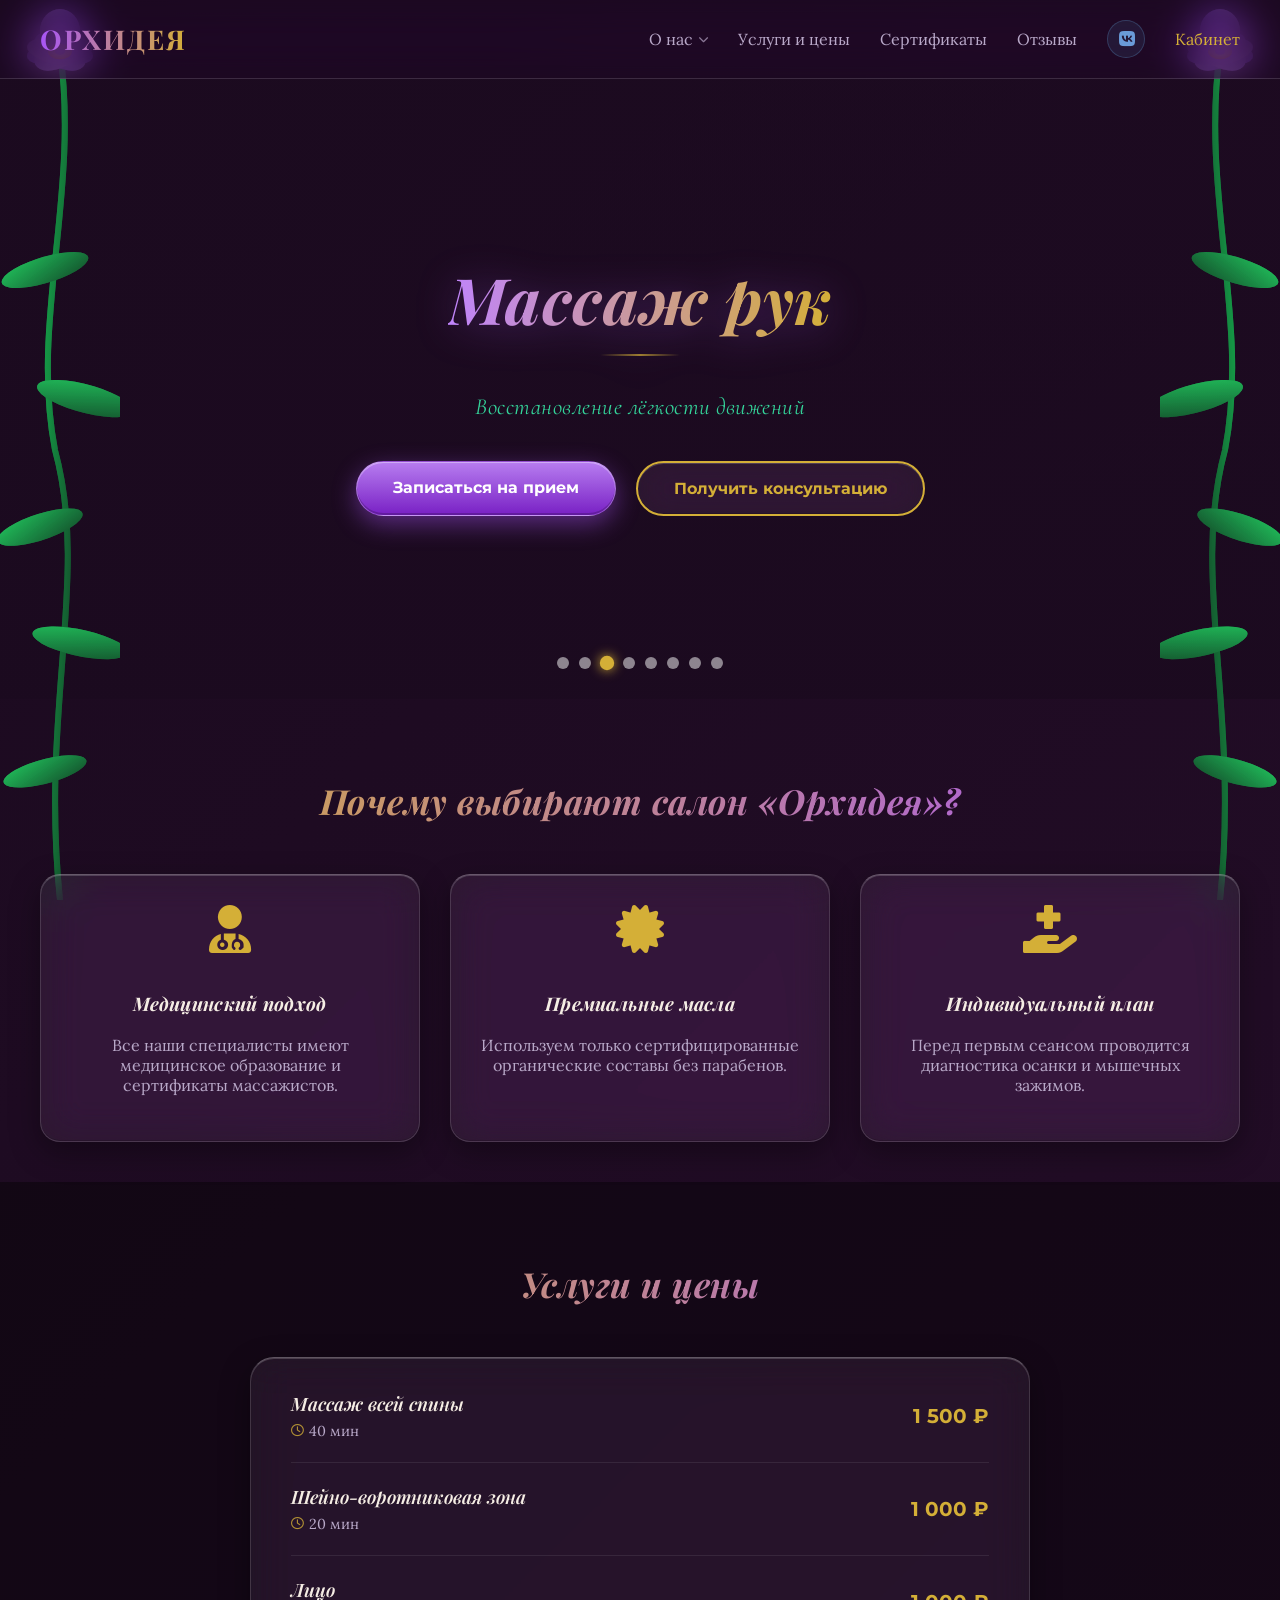
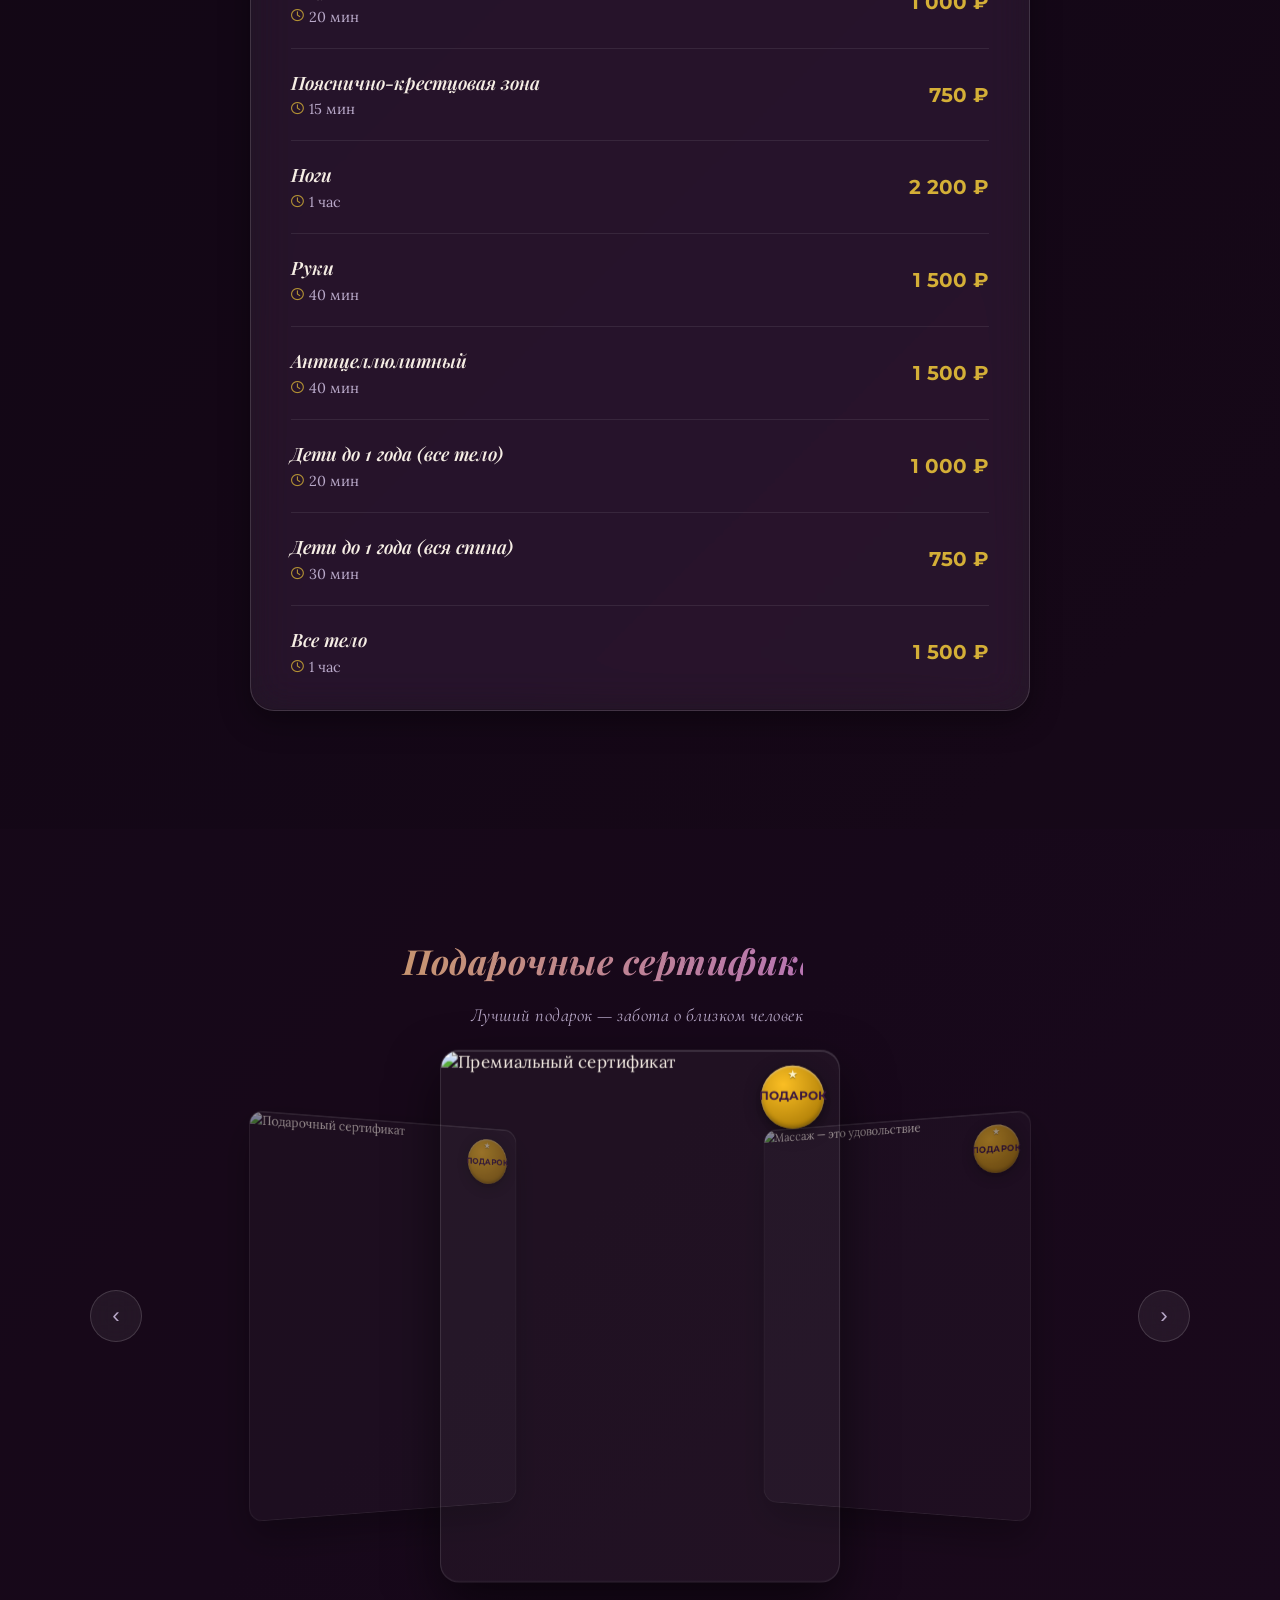
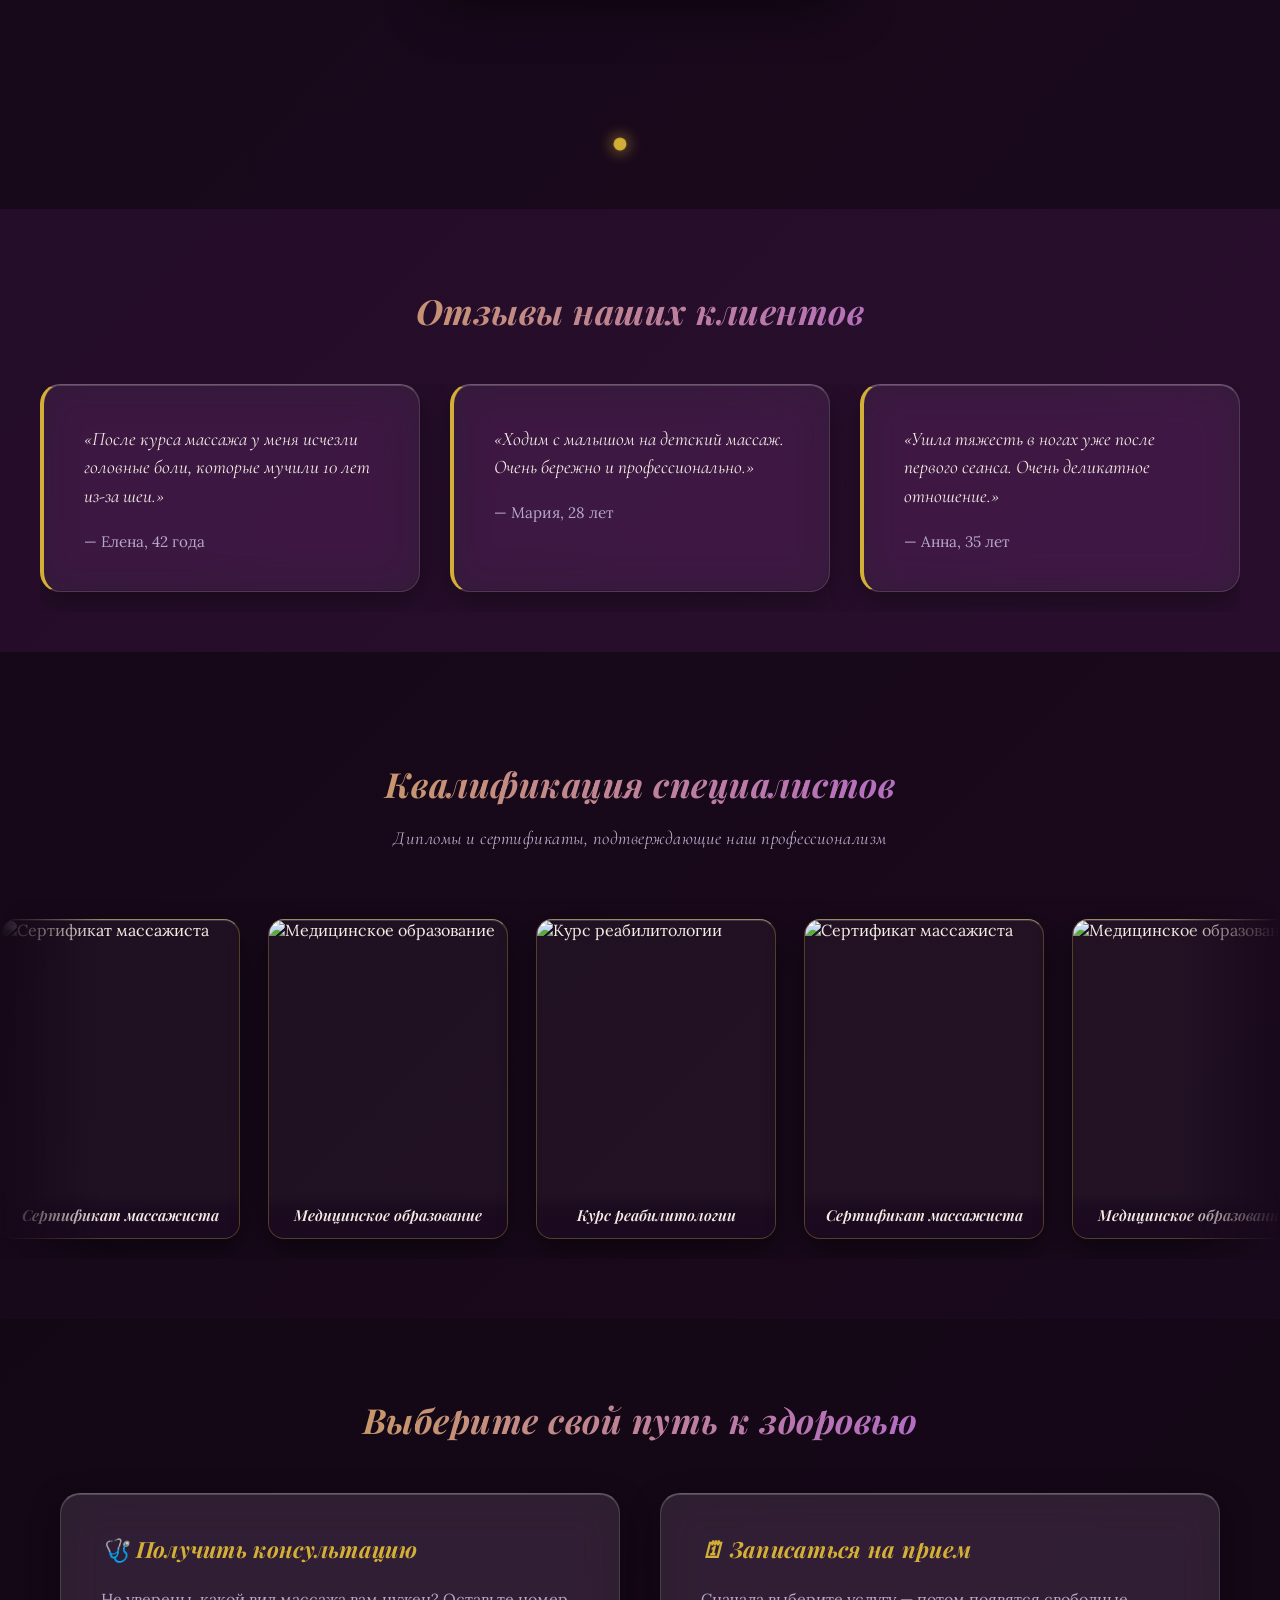
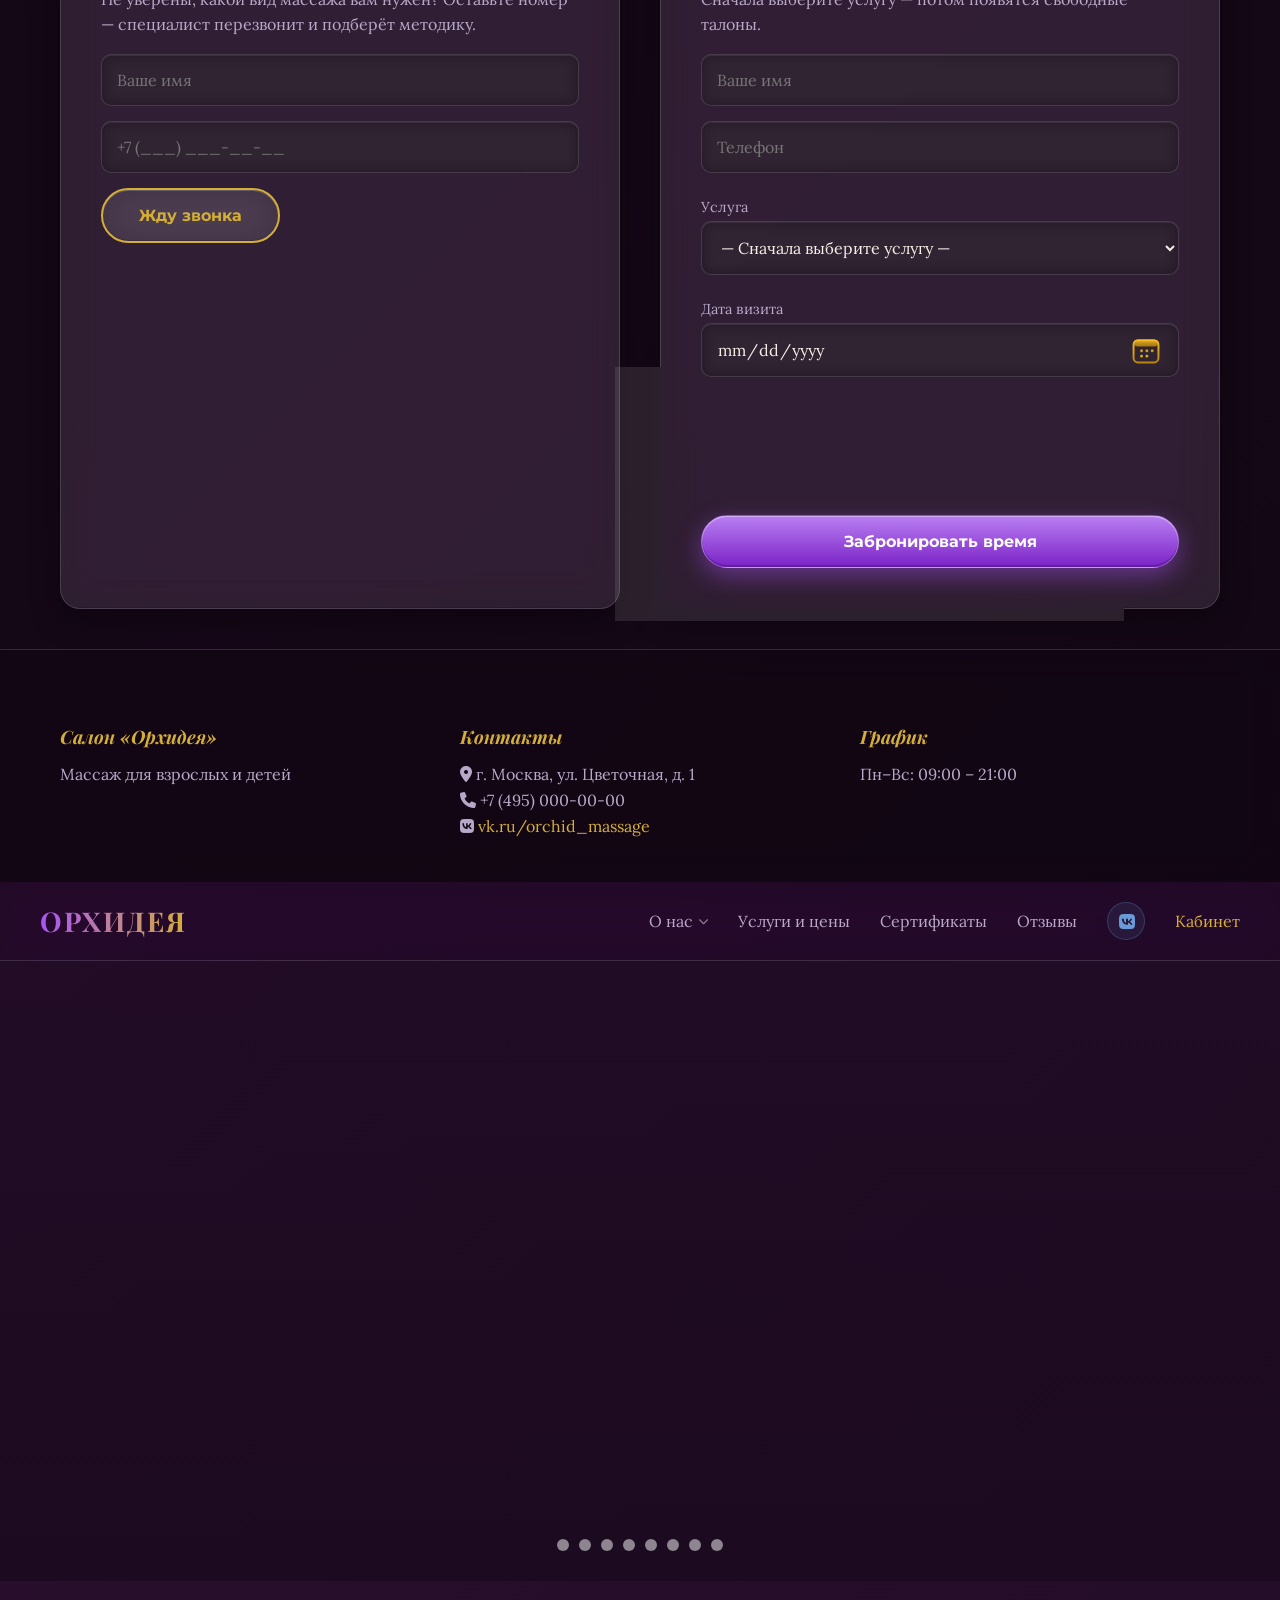
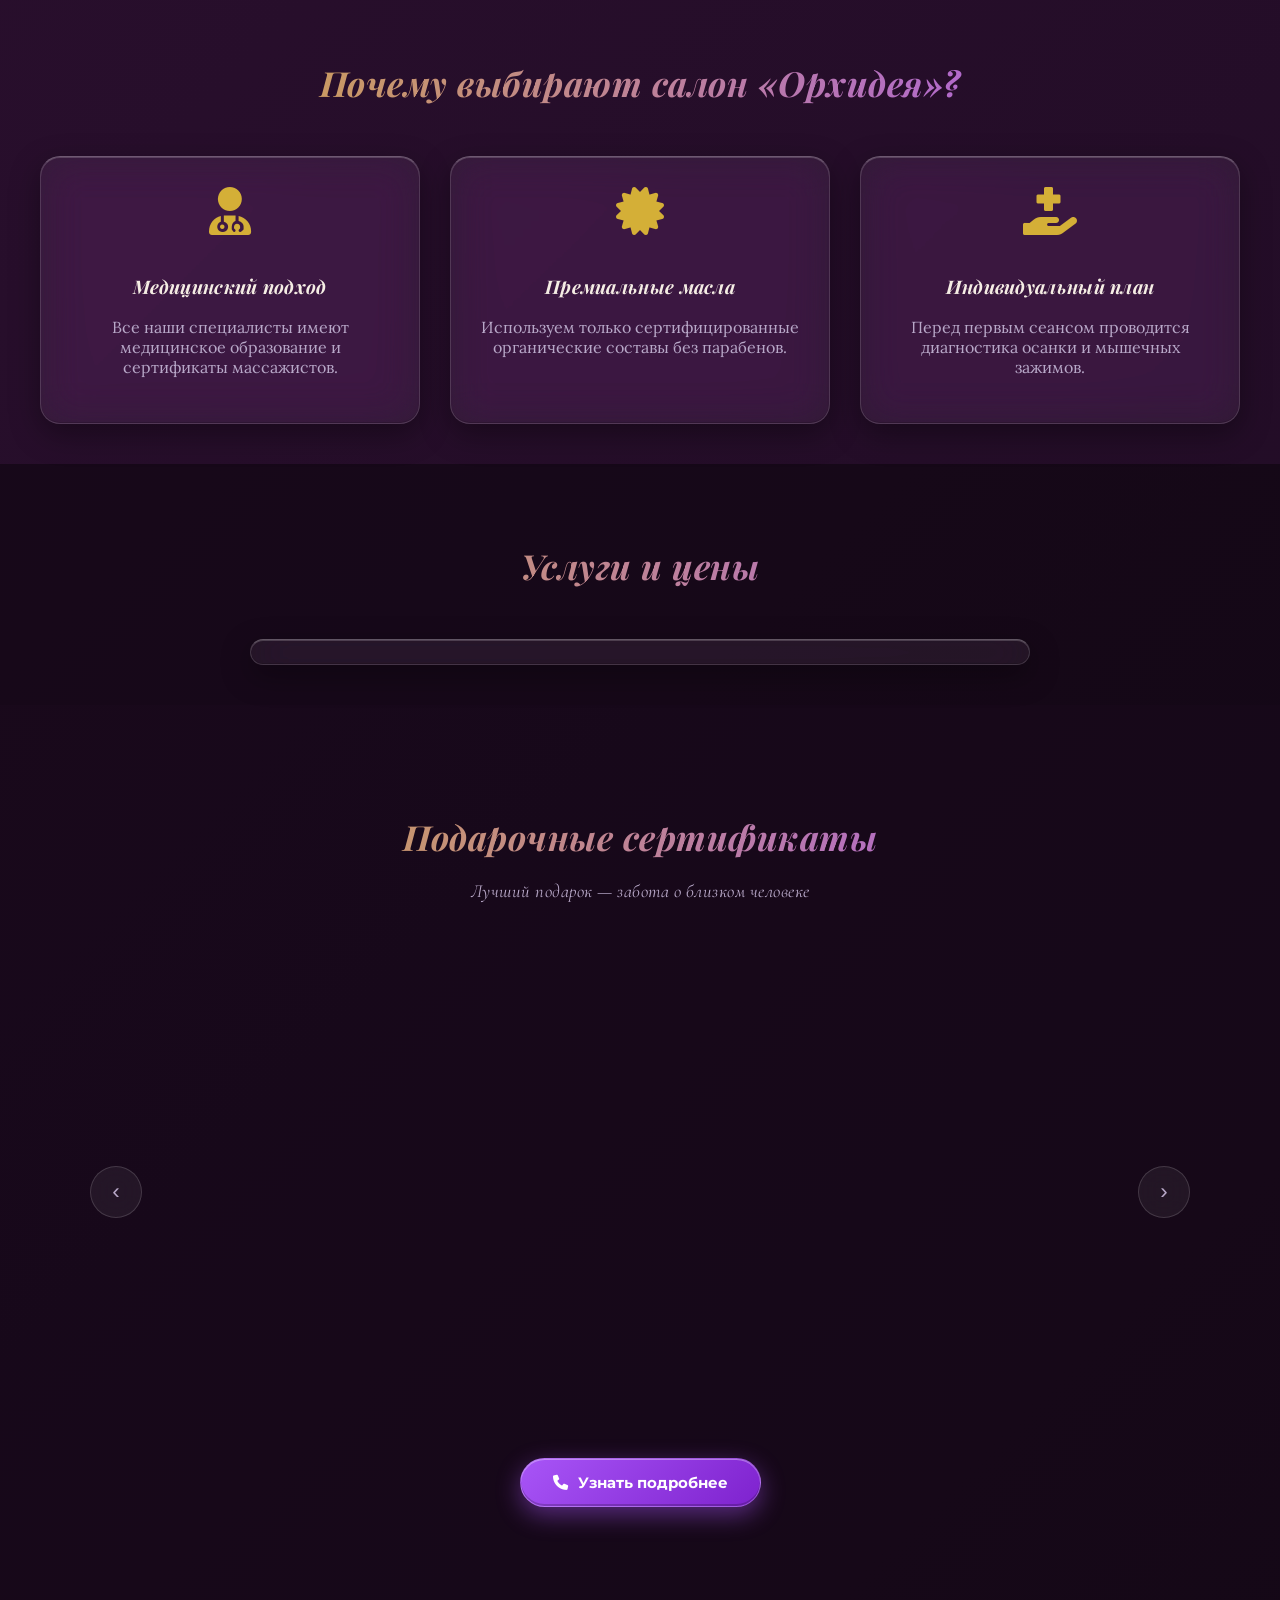
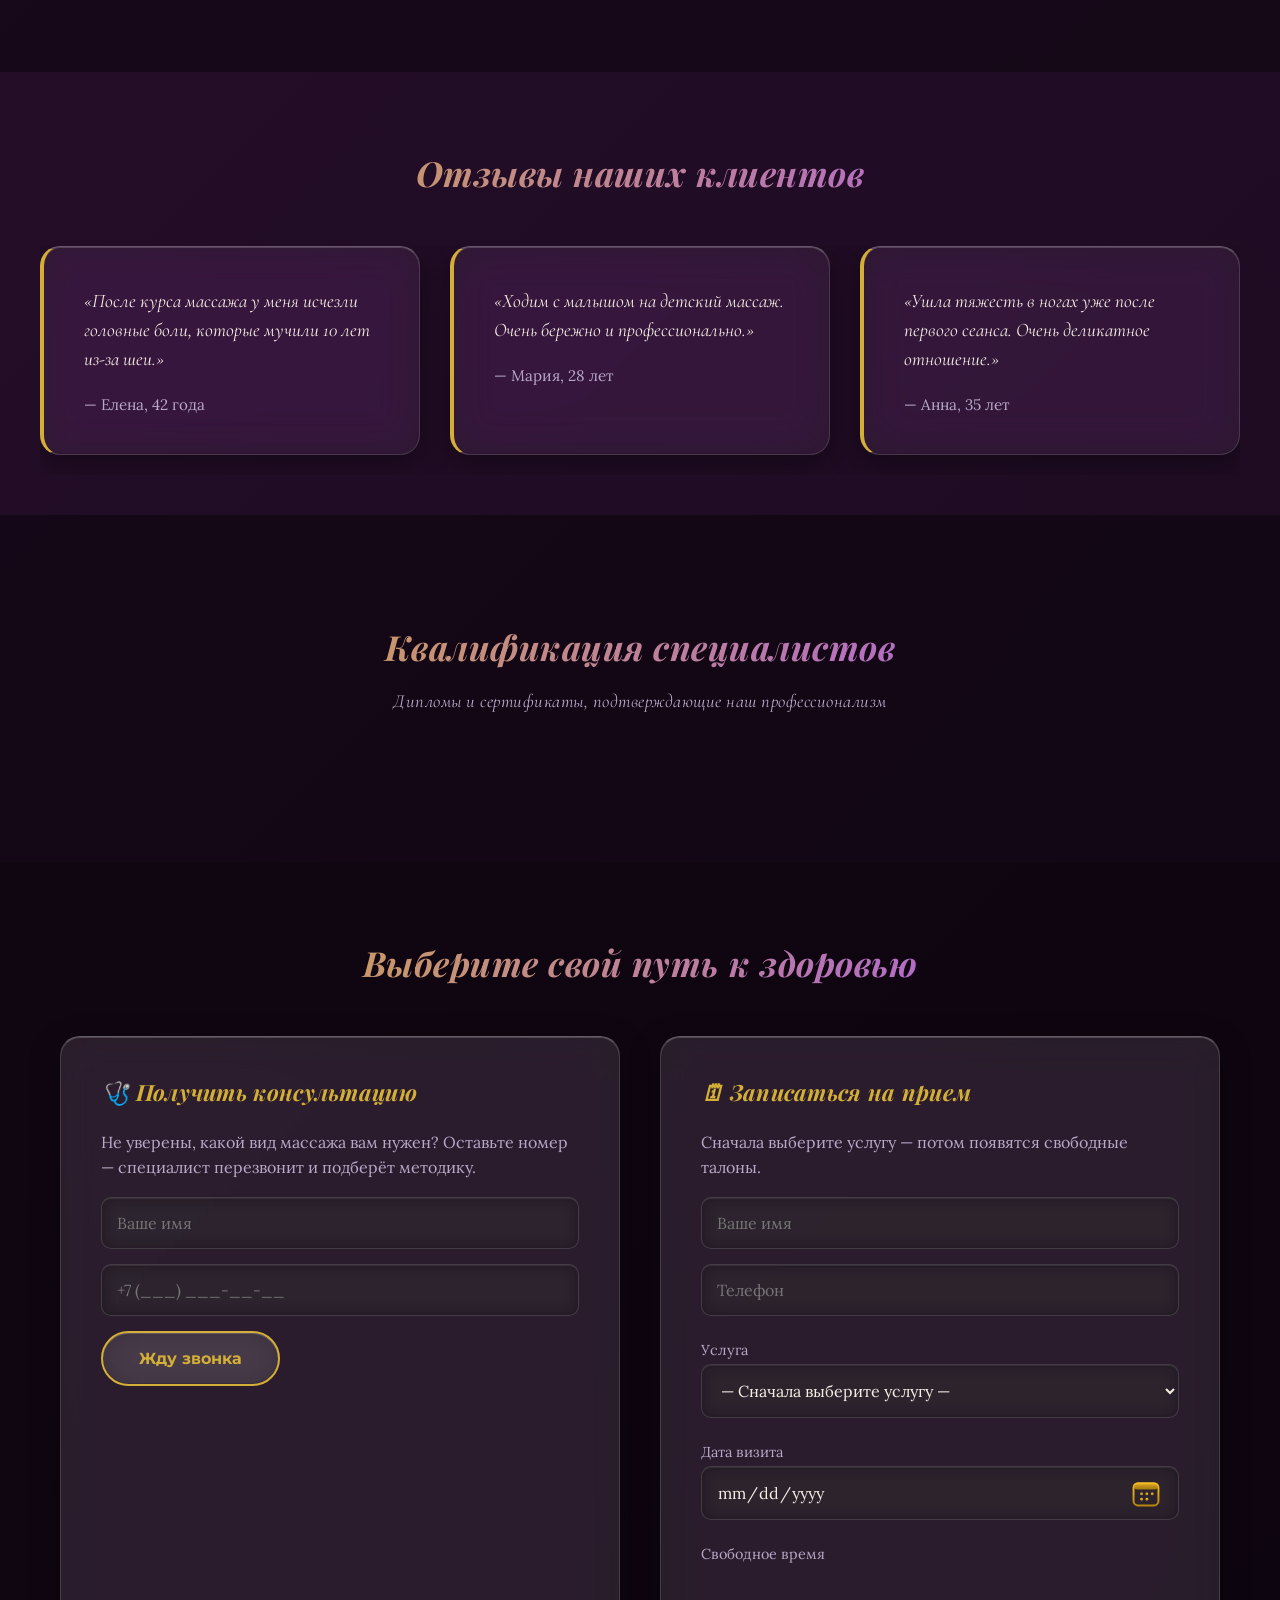
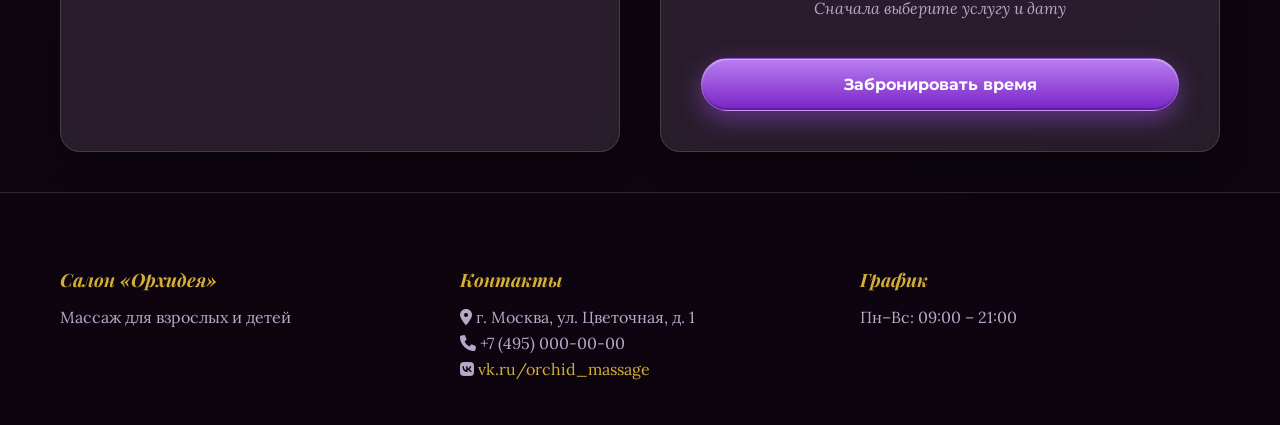
==== commit 83e5de2c: "index.html" ====
--- a/index.html
+++ b/index.html
@@ -1,4 +1,15 @@
 <!DOCTYPE html>
+<html lang="ru">
+<head>
+    <meta charset="UTF-8">
+    <meta name="viewport" content="width=device-width, initial-scale=1.0">
+    <meta name="description" content="Салон «Орхидея» — медицинский массаж, реабилитация. Запись онлайн.">
+    <title>Салон «Орхидея» | Медицинский массаж</title>
+    <link rel="icon" href="data:image/svg+xml,<svg xmlns='http://www.w3.org/2000/svg' viewBox='0 0 100 100'><text y='.9em' font-size='90'>🌸</text></svg>">
+    <link rel="preconnect" href="https://fonts.googleapis.com">
+    <link rel="preconnect" href="https://fonts.gstatic.com" crossorigin>
+    <link href="https://fonts.googleapis.com/css2?family=Cormorant:ital,wght@0,400;0,600;1,400&family=Playfair+Display:ital,wght@0,600;0,700;1,600&family=Montserrat:wght@600;700&family=Lora:ital@0;1&display=swap" rel="stylesheet">
+    <link rel="stylesheet" href="style.css"><!DOCTYPE html>
 <html lang="ru">
 <head>
     <meta charset="UTF-8">
@@ -352,4 +363,347 @@
 <script src="certificates.js"></script>
 <script src="diplomas.js"></script>
 </body>
-</html>+</html>
+    <link rel="stylesheet" href="glass.css">
+    <link rel="stylesheet" href="datepicker.css">
+    <link rel="stylesheet" href="certificates.css">
+    <link rel="stylesheet" href="diplomas.css">
+    <link rel="stylesheet" href="https://cdnjs.cloudflare.com/ajax/libs/font-awesome/6.0.0/css/all.min.css">
+</head>
+<body>
+
+<div class="frame-left" aria-hidden="true"></div>
+<div class="frame-right" aria-hidden="true"></div>
+
+<header class="main-header">
+    <nav class="container">
+        <a href="#" class="logo">ОРХИДЕЯ</a>
+        <ul>
+            <li class="nav-dropdown">
+                <a href="#about" class="nav-dropdown-toggle">
+                    О нас
+                    <i class="fas fa-chevron-down nav-caret"></i>
+                </a>
+                <ul class="nav-dropdown-menu">
+                    <li>
+                        <a href="#diplomas">
+                            <i class="fas fa-award"></i> Квалификация
+                        </a>
+                    </li>
+                    <li>
+                        <a href="https://vk.ru/orchid_massage" target="_blank" rel="noopener" class="nav-vk-link">
+                            <i class="fab fa-vk"></i> Мы во ВКонтакте
+                        </a>
+                    </li>
+                    <li>
+                        <a href="#booking-form">
+                            <i class="fas fa-calendar-check"></i> Записаться
+                        </a>
+                    </li>
+                    <li>
+                        <a href="tel:+74950000000">
+                            <i class="fas fa-phone"></i> Позвонить
+                        </a>
+                    </li>
+                    <li>
+                        <a href="#reviews">
+                            <i class="fas fa-star"></i> Отзывы
+                        </a>
+                    </li>
+                </ul>
+            </li>
+            <li><a href="#services">Услуги и цены</a></li>
+            <li><a href="#certificates">Сертификаты</a></li>
+            <li><a href="#reviews">Отзывы</a></li>
+
+            <li class="nav-vk-icon">
+                <a href="https://vk.ru/orchid_massage" target="_blank" rel="noopener" title="Мы во ВКонтакте">
+                    <i class="fab fa-vk"></i>
+                </a>
+            </li>
+
+            <li class="auth-item" id="header-auth-item">
+                <a href="login.html" class="auth-link">Кабинет</a>
+            </li>
+        </ul>
+    </nav>
+</header>
+
+<section class="hero-slider">
+
+    <div class="slide active">
+        <div class="slide-content container">
+            <h1>Массаж всей спины</h1>
+            <p>Глубокое расслабление и снятие напряжения</p>
+            <div class="cta-group">
+                <a href="#booking-form" class="btn btn-primary">Записаться на прием</a>
+                <a href="#consultation" class="btn btn-outline">Получить консультацию</a>
+            </div>
+        </div>
+    </div>
+
+    <div class="slide">
+        <div class="slide-content container">
+            <h1>Массаж воротниковой зоны</h1>
+            <p>Избавление от зажимов и головной боли</p>
+            <div class="cta-group">
+                <a href="#booking-form" class="btn btn-primary">Записаться на прием</a>
+                <a href="#consultation" class="btn btn-outline">Получить консультацию</a>
+            </div>
+        </div>
+    </div>
+
+    <div class="slide">
+        <div class="slide-content container">
+            <h1>Массаж рук</h1>
+            <p>Восстановление лёгкости движений</p>
+            <div class="cta-group">
+                <a href="#booking-form" class="btn btn-primary">Записаться на прием</a>
+                <a href="#consultation" class="btn btn-outline">Получить консультацию</a>
+            </div>
+        </div>
+    </div>
+
+    <div class="slide">
+        <div class="slide-content container">
+            <h1>Массаж ног, включая стопы</h1>
+            <p>Снятие усталости и тяжести в ногах</p>
+            <div class="cta-group">
+                <a href="#booking-form" class="btn btn-primary">Записаться на прием</a>
+                <a href="#consultation" class="btn btn-outline">Получить консультацию</a>
+            </div>
+        </div>
+    </div>
+
+    <div class="slide">
+        <div class="slide-content container">
+            <h1>Антицеллюлитный массаж</h1>
+            <p>Ноги, ягодицы и живот — работаем комплексно</p>
+            <div class="cta-group">
+                <a href="#booking-form" class="btn btn-primary">Записаться на прием</a>
+                <a href="#consultation" class="btn btn-outline">Получить консультацию</a>
+            </div>
+        </div>
+    </div>
+
+    <div class="slide">
+        <div class="slide-content container">
+            <h1>Массаж лица</h1>
+            <p>В том числе лимфодренажный</p>
+            <div class="cta-group">
+                <a href="#booking-form" class="btn btn-primary">Записаться на прием</a>
+                <a href="#consultation" class="btn btn-outline">Получить консультацию</a>
+            </div>
+        </div>
+    </div>
+
+    <div class="slide">
+        <div class="slide-content container">
+            <h1>Детский массаж</h1>
+            <p>Бережно и безопасно для малыша</p>
+            <div class="cta-group">
+                <a href="#booking-form" class="btn btn-primary">Записаться на прием</a>
+                <a href="#consultation" class="btn btn-outline">Получить консультацию</a>
+            </div>
+        </div>
+    </div>
+
+    <div class="slide">
+        <div class="slide-content container">
+            <h1>Атмосфера салона</h1>
+            <p>Спокойная музыка · гипоаллергенные масла</p>
+            <div class="cta-group">
+                <a href="#booking-form" class="btn btn-primary">Записаться на прием</a>
+                <a href="#consultation" class="btn btn-outline">Получить консультацию</a>
+            </div>
+        </div>
+    </div>
+
+    <div class="slider-nav">
+        <span class="dot active"></span>
+        <span class="dot"></span>
+        <span class="dot"></span>
+        <span class="dot"></span>
+        <span class="dot"></span>
+        <span class="dot"></span>
+        <span class="dot"></span>
+        <span class="dot"></span>
+    </div>
+</section>
+
+<section id="about" class="container about-section">
+    <h2>Почему выбирают салон «Орхидея»?</h2>
+    <div class="features-grid">
+        <div class="feature-card">
+            <i class="fas fa-user-md icon-big"></i>
+            <h3>Медицинский подход</h3>
+            <p>Все наши специалисты имеют медицинское образование и сертификаты массажистов.</p>
+        </div>
+        <div class="feature-card">
+            <i class="fas fa-certificate icon-big"></i>
+            <h3>Премиальные масла</h3>
+            <p>Используем только сертифицированные органические составы без парабенов.</p>
+        </div>
+        <div class="feature-card">
+            <i class="fas fa-hand-holding-medical icon-big"></i>
+            <h3>Индивидуальный план</h3>
+            <p>Перед первым сеансом проводится диагностика осанки и мышечных зажимов.</p>
+        </div>
+    </div>
+</section>
+
+<section id="services" class="services-section">
+    <div class="container">
+        <h2>Услуги и цены</h2>
+        <div class="price-list" id="services-table-body"></div>
+
+        <!-- Плашка под прайсом — редактируется в админке -->
+        <div id="services-note-container"></div>
+    </div>
+</section>
+
+<!-- ================= ПОДАРОЧНЫЕ СЕРТИФИКАТЫ ================= -->
+<section id="certificates" class="cert-section">
+    <div class="container">
+        <h2>Подарочные сертификаты</h2>
+        <p class="cert-subtitle">Лучший подарок — забота о близком человеке</p>
+
+        <div class="cert-carousel">
+            <button class="cert-arrow" id="cert-prev" aria-label="Предыдущий сертификат">‹</button>
+            <div class="cert-stage" id="cert-stage"></div>
+            <button class="cert-arrow" id="cert-next" aria-label="Следующий сертификат">›</button>
+        </div>
+
+        <div class="cert-info">
+            <h3 class="cert-title" id="cert-title"></h3>
+            <p class="cert-desc" id="cert-desc"></p>
+            <a class="cert-cta" id="cert-cta" href="#consultation">
+                <i class="fas fa-phone"></i> Узнать подробнее
+            </a>
+        </div>
+
+        <div class="cert-dots" id="cert-dots"></div>
+    </div>
+</section>
+
+<div class="cert-lightbox" id="cert-lightbox" onclick="if(event.target===this) closeCertLightbox()">
+    <button class="cert-lightbox-close" onclick="closeCertLightbox()" aria-label="Закрыть">✕</button>
+    <img id="cert-lightbox-img" src="" alt="Сертификат">
+</div>
+
+<section id="reviews" class="container reviews-section">
+    <h2>Отзывы наших клиентов</h2>
+    <div class="review-slider">
+        <div class="review-card">
+            <q>После курса массажа у меня исчезли головные боли, которые мучили 10 лет из-за шеи.</q>
+            <cite>— Елена, 42 года</cite>
+        </div>
+        <div class="review-card">
+            <q>Ходим с малышом на детский массаж. Очень бережно и профессионально.</q>
+            <cite>— Мария, 28 лет</cite>
+        </div>
+        <div class="review-card">
+            <q>Ушла тяжесть в ногах уже после первого сеанса. Очень деликатное отношение.</q>
+            <cite>— Анна, 35 лет</cite>
+        </div>
+    </div>
+</section>
+
+<!-- ================= КВАЛИФИКАЦИЯ (ДИПЛОМЫ) ================= -->
+<section id="diplomas" class="diplomas-section">
+    <div class="container">
+        <h2>Квалификация специалистов</h2>
+        <p class="diplomas-subtitle">Дипломы и сертификаты, подтверждающие наш профессионализм</p>
+    </div>
+
+    <div class="diplomas-marquee">
+        <div class="diplomas-track" id="diplomas-track"></div>
+    </div>
+</section>
+
+<div class="diplomas-lightbox" id="diplomas-lightbox" onclick="if(event.target===this) closeDiplomaLightbox()">
+    <button class="diplomas-lightbox-close" onclick="closeDiplomaLightbox()" aria-label="Закрыть">✕</button>
+    <img id="diplomas-lightbox-img" src="" alt="Диплом">
+</div>
+
+<section id="booking-form" class="form-section">
+    <div class="container">
+        <h2>Выберите свой путь к здоровью</h2>
+        <div class="double-form">
+
+            <div id="consultation" class="form-box consultation-box">
+                <h3>🩺 Получить консультацию</h3>
+                <p>Не уверены, какой вид массажа вам нужен? Оставьте номер — специалист перезвонит и подберёт методику.</p>
+                <form onsubmit="submitConsultation(event)">
+                    <input type="text" name="name" placeholder="Ваше имя" required>
+                    <input type="tel" name="phone" placeholder="+7 (___) ___-__-__" required>
+                    <button type="submit" class="btn btn-outline">Жду звонка</button>
+                </form>
+            </div>
+
+            <div class="form-box booking-box">
+                <h3>🗓 Записаться на прием</h3>
+                <p>Сначала выберите услугу — потом появятся свободные талоны.</p>
+                <form onsubmit="submitBooking(event)">
+                    <input type="text" name="name" placeholder="Ваше имя" required>
+                    <input type="tel" name="phone" placeholder="Телефон" required>
+
+                    <label style="display:block;margin:10px 0 5px;color:var(--text-muted);font-size:.9em;">Услуга</label>
+                    <select name="service" id="booking-service" required onchange="renderSlots()">
+                        <option disabled selected value="">— Сначала выберите услугу —</option>
+                    </select>
+
+                    <label style="display:block;margin:10px 0 5px;color:var(--text-muted);font-size:.9em;">Дата визита</label>
+                    <input type="date" name="date" id="booking-date" required onchange="renderSlots()">
+
+                    <label style="display:block;margin:10px 0 5px;color:var(--text-muted);font-size:.9em;">Свободное время</label>
+                    <div id="slots-container" class="slots-grid">
+                        <div class="slots-empty">Сначала выберите услугу и дату</div>
+                    </div>
+                    <input type="hidden" name="time" id="booking-time" required>
+
+                    <button type="submit" class="btn btn-primary" style="width:100%;">Забронировать время</button>
+                </form>
+            </div>
+
+        </div>
+    </div>
+</section>
+
+<footer class="main-footer">
+    <div class="container">
+        <div class="footer-grid">
+            <div>
+                <h4>Салон «Орхидея»</h4>
+                <p>Массаж для взрослых и детей</p>
+            </div>
+            <div>
+                <h4>Контакты</h4>
+                <p><i class="fas fa-map-marker-alt"></i> г. Москва, ул. Цветочная, д. 1</p>
+                <p><i class="fas fa-phone"></i> +7 (495) 000-00-00</p>
+                <p>
+                    <i class="fab fa-vk"></i>
+                    <a href="https://vk.ru/orchid_massage" target="_blank" rel="noopener"
+                       style="color:var(--champagne);text-decoration:none;">
+                        vk.ru/orchid_massage
+                    </a>
+                </p>
+            </div>
+            <div>
+                <h4>График</h4>
+                <p>Пн–Вс: 09:00 – 21:00</p>
+            </div>
+        </div>
+    </div>
+</footer>
+
+<script src="script.js"></script>
+<script src="slots.js"></script>
+<script src="services.js"></script>
+<script src="booking.js"></script>
+<script src="auth.js"></script>
+<script src="datepicker.js"></script>
+<script src="certificates.js"></script>
+<script src="diplomas.js"></script>
+</body>
+</html>
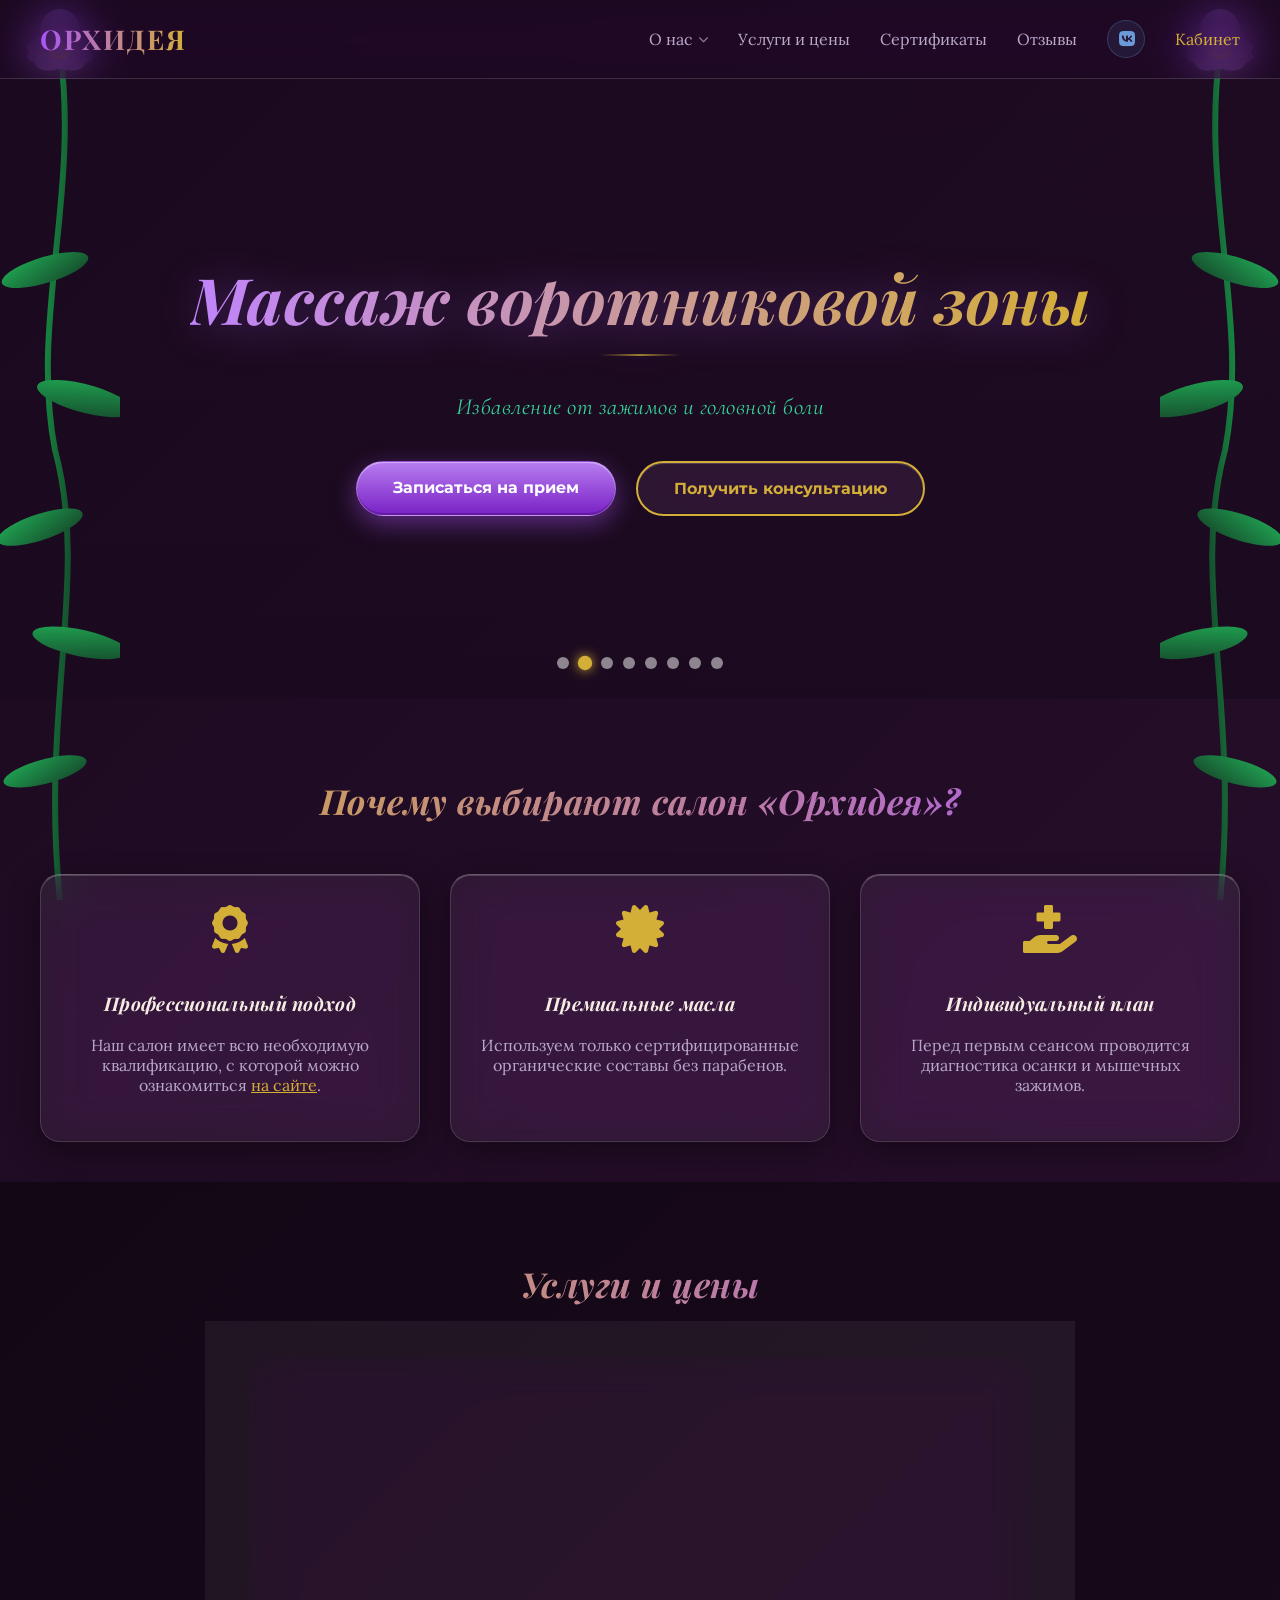
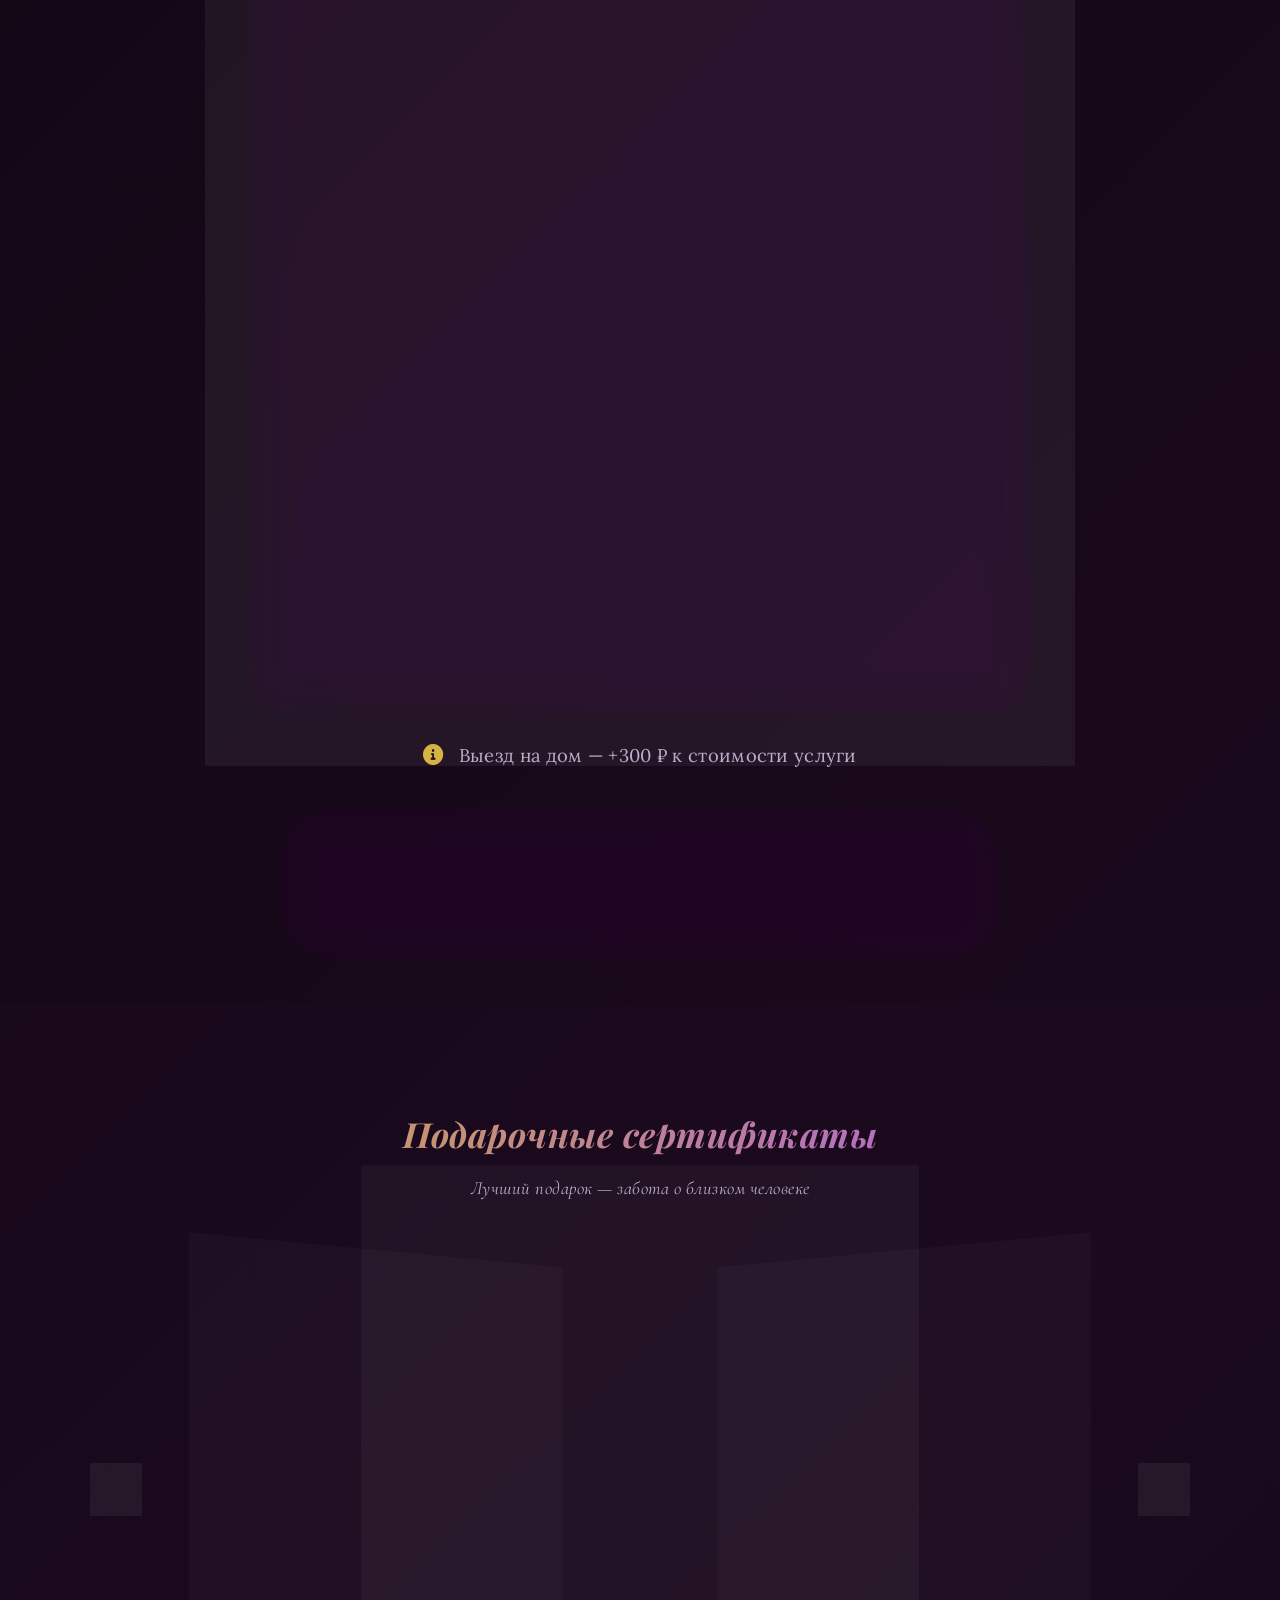
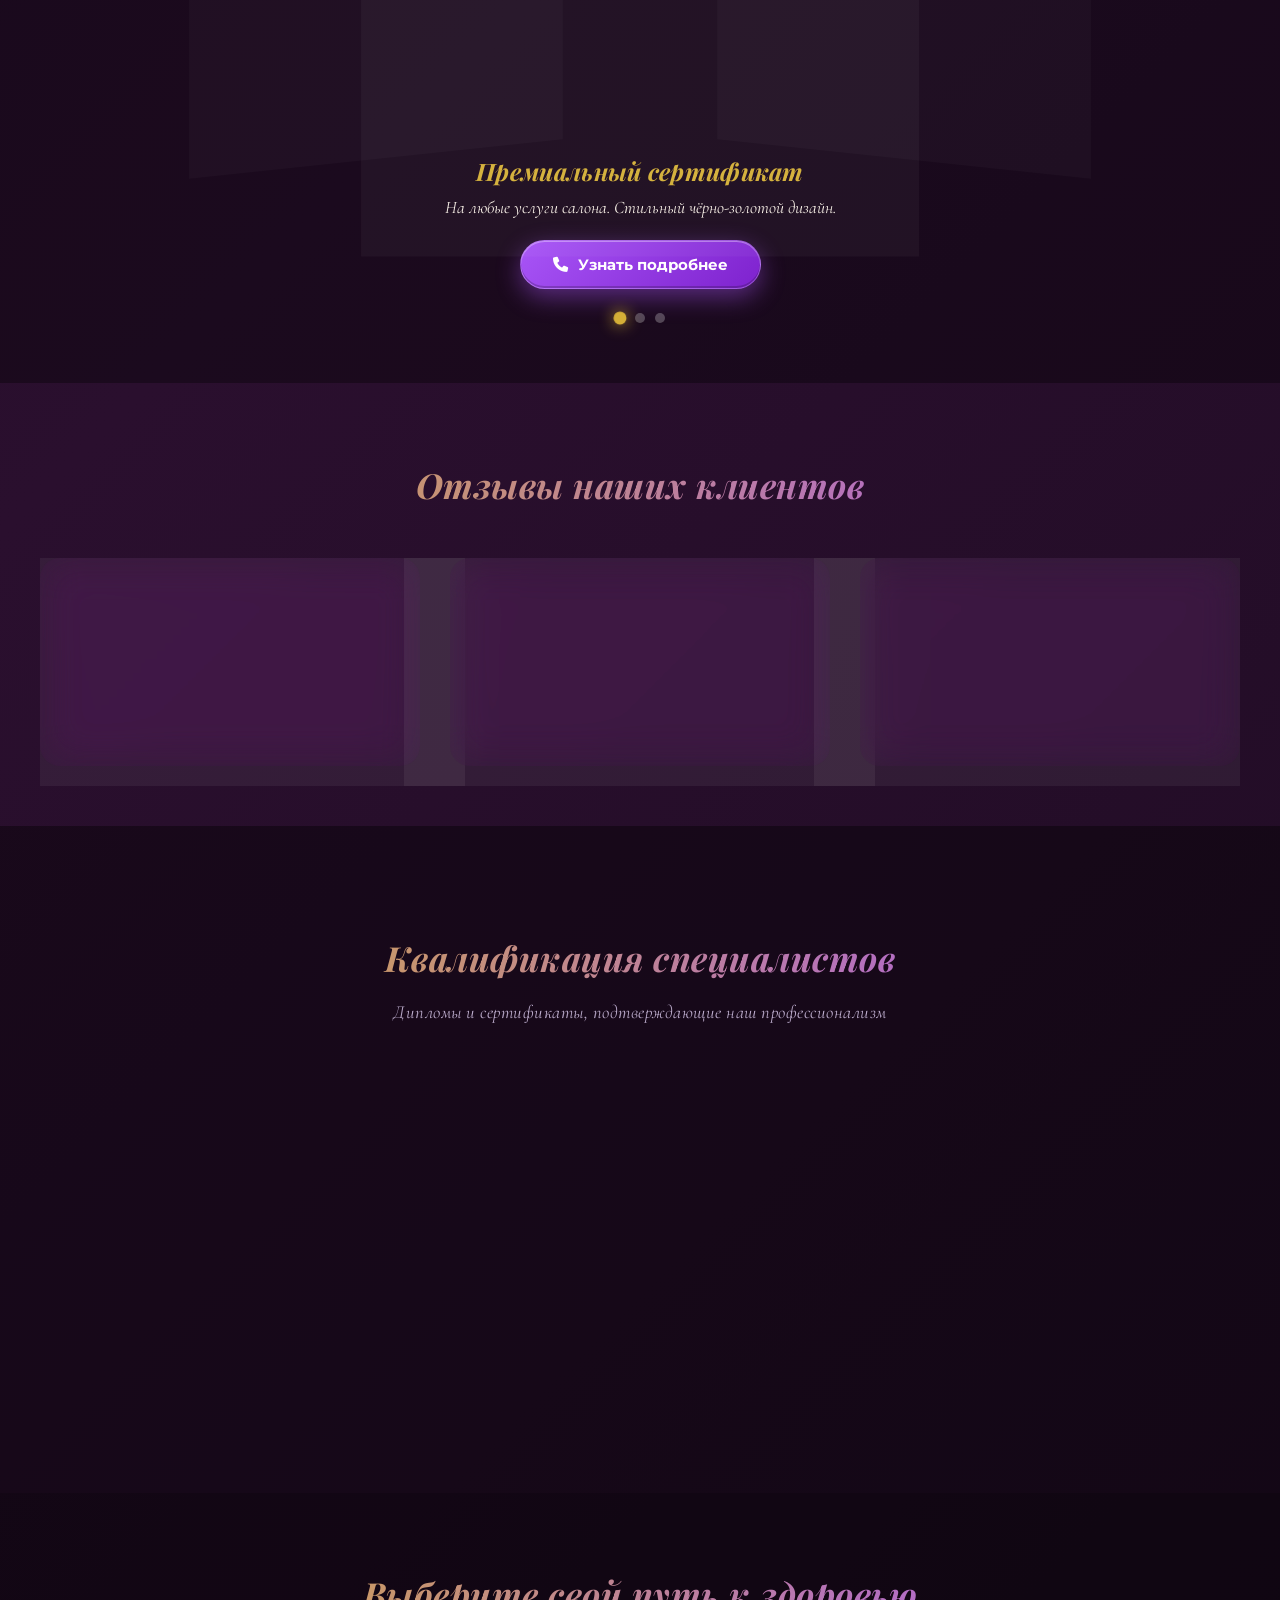
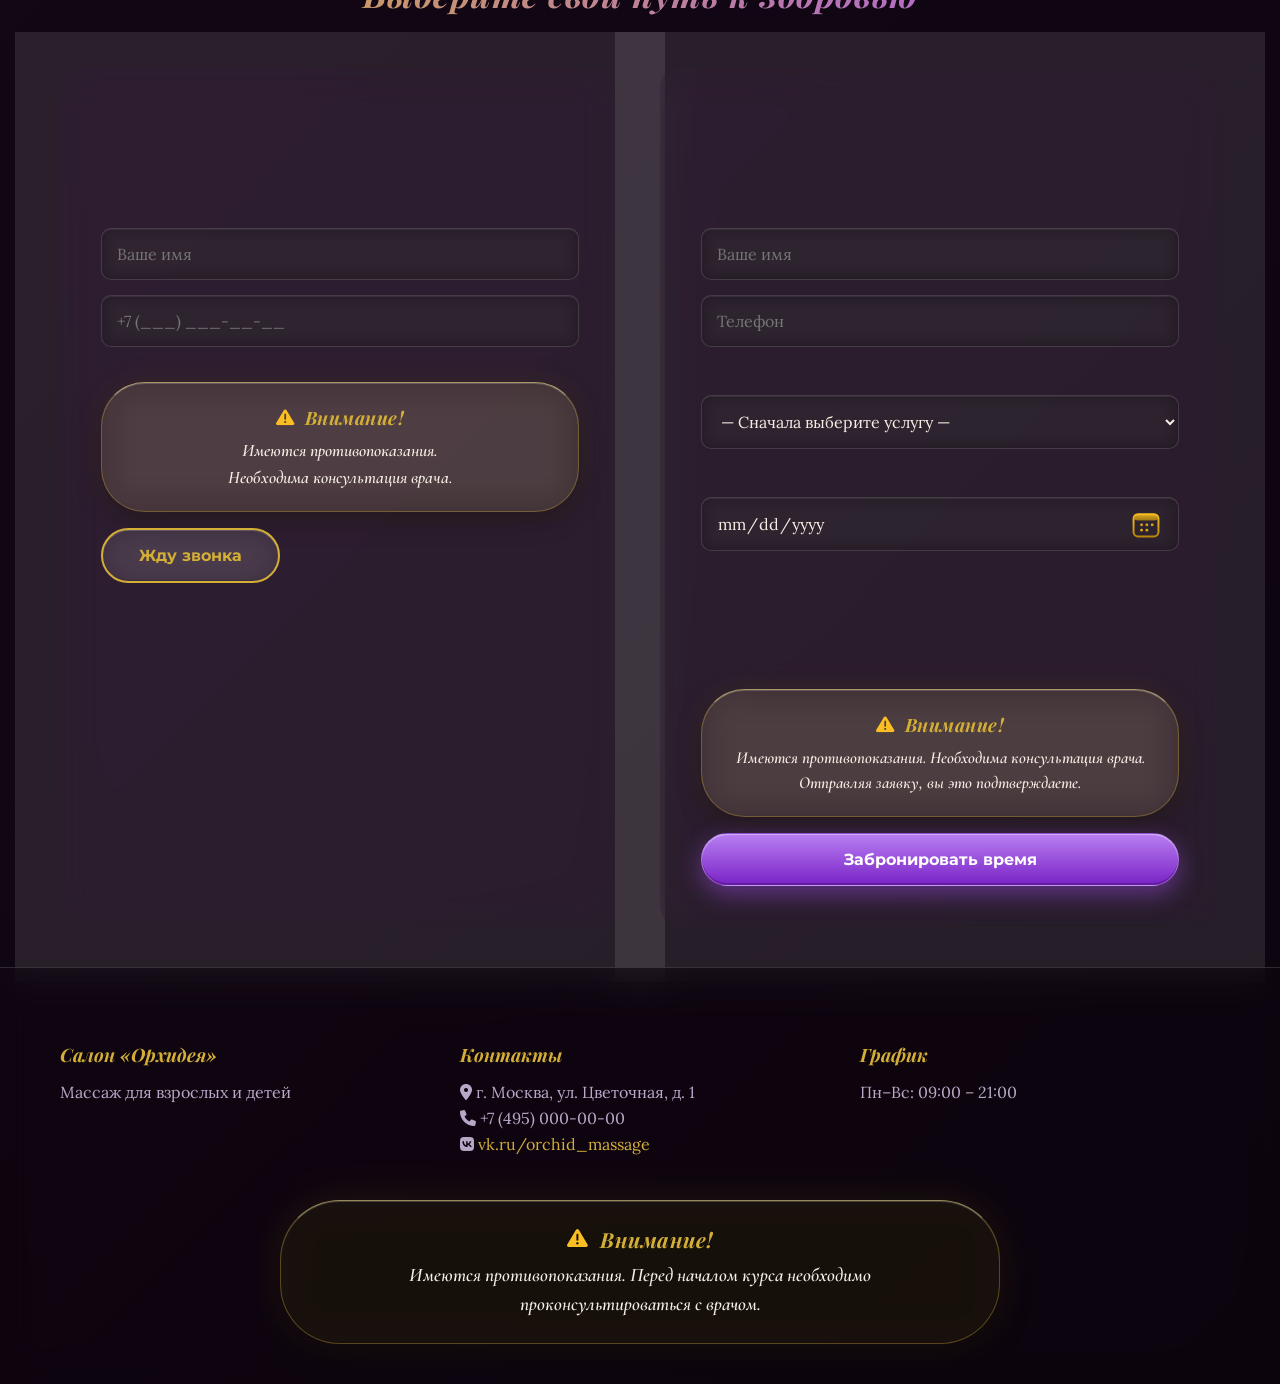
==== commit effe2a44: "Update index.html" ====
--- a/index.html
+++ b/index.html
@@ -3,19 +3,8 @@
 <head>
     <meta charset="UTF-8">
     <meta name="viewport" content="width=device-width, initial-scale=1.0">
-    <meta name="description" content="Салон «Орхидея» — медицинский массаж, реабилитация. Запись онлайн.">
-    <title>Салон «Орхидея» | Медицинский массаж</title>
-    <link rel="icon" href="data:image/svg+xml,<svg xmlns='http://www.w3.org/2000/svg' viewBox='0 0 100 100'><text y='.9em' font-size='90'>🌸</text></svg>">
-    <link rel="preconnect" href="https://fonts.googleapis.com">
-    <link rel="preconnect" href="https://fonts.gstatic.com" crossorigin>
-    <link href="https://fonts.googleapis.com/css2?family=Cormorant:ital,wght@0,400;0,600;1,400&family=Playfair+Display:ital,wght@0,600;0,700;1,600&family=Montserrat:wght@600;700&family=Lora:ital@0;1&display=swap" rel="stylesheet">
-    <link rel="stylesheet" href="style.css"><!DOCTYPE html>
-<html lang="ru">
-<head>
-    <meta charset="UTF-8">
-    <meta name="viewport" content="width=device-width, initial-scale=1.0">
-    <meta name="description" content="Салон «Орхидея» — медицинский массаж, реабилитация. Запись онлайн.">
-    <title>Салон «Орхидея» | Медицинский массаж</title>
+    <meta name="description" content="Салон «Орхидея» — массаж и уход за телом. Запись онлайн.">
+    <title>Салон «Орхидея» | Массаж</title>
     <link rel="icon" href="data:image/svg+xml,<svg xmlns='http://www.w3.org/2000/svg' viewBox='0 0 100 100'><text y='.9em' font-size='90'>🌸</text></svg>">
     <link rel="preconnect" href="https://fonts.googleapis.com">
     <link rel="preconnect" href="https://fonts.gstatic.com" crossorigin>
@@ -192,9 +181,9 @@
     <h2>Почему выбирают салон «Орхидея»?</h2>
     <div class="features-grid">
         <div class="feature-card">
-            <i class="fas fa-user-md icon-big"></i>
-            <h3>Медицинский подход</h3>
-            <p>Все наши специалисты имеют медицинское образование и сертификаты массажистов.</p>
+            <i class="fas fa-award icon-big"></i>
+            <h3>Профессиональный подход</h3>
+            <p>Наш салон имеет всю необходимую квалификацию, с которой можно ознакомиться <a href="#diplomas" style="color:var(--champagne);text-decoration:underline;">на сайте</a>.</p>
         </div>
         <div class="feature-card">
             <i class="fas fa-certificate icon-big"></i>
@@ -216,6 +205,31 @@
 
         <!-- Плашка под прайсом — редактируется в админке -->
         <div id="services-note-container"></div>
+
+        <!-- ================= ВНИМАНИЕ: ПРОТИВОПОКАЗАНИЯ ================= -->
+        <div style="max-width:720px;margin:36px auto 0;padding:26px 48px;text-align:center;
+                    background:rgba(212,175,55,0.08);
+                    border:1.5px solid rgba(212,175,55,0.35);
+                    border-top-color:rgba(255,235,150,0.55);
+                    border-radius:60px;
+                    backdrop-filter:blur(20px) saturate(160%);
+                    -webkit-backdrop-filter:blur(20px) saturate(160%);
+                    box-shadow:0 12px 36px rgba(0,0,0,0.4),
+                               0 0 40px rgba(212,175,55,0.12),
+                               inset 0 1px 0 rgba(255,255,255,0.2),
+                               inset 0 -1px 0 rgba(0,0,0,0.15);">
+            <p style="margin:0 0 10px;font-family:'Playfair Display',serif;font-style:italic;font-weight:700;
+                      font-size:1.4em;color:var(--champagne);letter-spacing:0.5px;
+                      display:flex;align-items:center;justify-content:center;gap:12px;">
+                <i class="fas fa-triangle-exclamation" style="font-size:1.1em;color:var(--champagne-soft);"></i>
+                Внимание!
+            </p>
+            <p style="margin:0;color:var(--text-primary);font-size:1.3em;line-height:1.5;
+                      font-family:'Cormorant',serif;font-style:italic;font-weight:600;letter-spacing:0.3px;">
+                Имеются противопоказания.<br>
+                Необходима консультация врача.
+            </p>
+        </div>
     </div>
 </section>
 
@@ -290,10 +304,35 @@
 
             <div id="consultation" class="form-box consultation-box">
                 <h3>🩺 Получить консультацию</h3>
-                <p>Не уверены, какой вид массажа вам нужен? Оставьте номер — специалист перезвонит и подберёт методику.</p>
+                <p>Не уверены, какой вид массажа вам нужен? Оставьте номер — мы перезвоним и поможем определиться.</p>
                 <form onsubmit="submitConsultation(event)">
                     <input type="text" name="name" placeholder="Ваше имя" required>
                     <input type="tel" name="phone" placeholder="+7 (___) ___-__-__" required>
+
+                    <!-- Внимание: противопоказания -->
+                    <div style="margin:20px 0 16px;padding:20px 32px;text-align:center;
+                                background:rgba(212,175,55,0.08);
+                                border:1.5px solid rgba(212,175,55,0.35);
+                                border-top-color:rgba(255,235,150,0.55);
+                                border-radius:44px;
+                                backdrop-filter:blur(18px) saturate(160%);
+                                -webkit-backdrop-filter:blur(18px) saturate(160%);
+                                box-shadow:0 8px 24px rgba(0,0,0,0.35),
+                                           0 0 30px rgba(212,175,55,0.1),
+                                           inset 0 1px 0 rgba(255,255,255,0.18);">
+                        <p style="margin:0 0 6px;font-family:'Playfair Display',serif;font-style:italic;font-weight:700;
+                                  font-size:1.15em;color:var(--champagne);letter-spacing:0.5px;
+                                  display:flex;align-items:center;justify-content:center;gap:10px;">
+                            <i class="fas fa-triangle-exclamation" style="font-size:1em;color:var(--champagne-soft);"></i>
+                            Внимание!
+                        </p>
+                        <p style="margin:0;color:var(--text-primary);font-size:1.1em;line-height:1.5;
+                                  font-family:'Cormorant',serif;font-style:italic;font-weight:600;">
+                            Имеются противопоказания.<br>
+                            Необходима консультация врача.
+                        </p>
+                    </div>
+
                     <button type="submit" class="btn btn-outline">Жду звонка</button>
                 </form>
             </div>
@@ -318,6 +357,30 @@
                         <div class="slots-empty">Сначала выберите услугу и дату</div>
                     </div>
                     <input type="hidden" name="time" id="booking-time" required>
+
+                    <!-- Внимание: противопоказания -->
+                    <div style="margin:20px 0 16px;padding:20px 32px;text-align:center;
+                                background:rgba(212,175,55,0.08);
+                                border:1.5px solid rgba(212,175,55,0.35);
+                                border-top-color:rgba(255,235,150,0.55);
+                                border-radius:44px;
+                                backdrop-filter:blur(18px) saturate(160%);
+                                -webkit-backdrop-filter:blur(18px) saturate(160%);
+                                box-shadow:0 8px 24px rgba(0,0,0,0.35),
+                                           0 0 30px rgba(212,175,55,0.1),
+                                           inset 0 1px 0 rgba(255,255,255,0.18);">
+                        <p style="margin:0 0 6px;font-family:'Playfair Display',serif;font-style:italic;font-weight:700;
+                                  font-size:1.15em;color:var(--champagne);letter-spacing:0.5px;
+                                  display:flex;align-items:center;justify-content:center;gap:10px;">
+                            <i class="fas fa-triangle-exclamation" style="font-size:1em;color:var(--champagne-soft);"></i>
+                            Внимание!
+                        </p>
+                        <p style="margin:0;color:var(--text-primary);font-size:1.05em;line-height:1.5;
+                                  font-family:'Cormorant',serif;font-style:italic;font-weight:600;">
+                            Имеются противопоказания. Необходима консультация врача.<br>
+                            Отправляя заявку, вы это подтверждаете.
+                        </p>
+                    </div>
 
                     <button type="submit" class="btn btn-primary" style="width:100%;">Забронировать время</button>
                 </form>
@@ -351,6 +414,30 @@
                 <p>Пн–Вс: 09:00 – 21:00</p>
             </div>
         </div>
+
+        <!-- Внимание: противопоказания -->
+        <div style="max-width:720px;margin:40px auto 0;padding:24px 44px;text-align:center;
+                    background:rgba(212,175,55,0.08);
+                    border:1.5px solid rgba(212,175,55,0.35);
+                    border-top-color:rgba(255,235,150,0.55);
+                    border-radius:60px;
+                    backdrop-filter:blur(20px) saturate(160%);
+                    -webkit-backdrop-filter:blur(20px) saturate(160%);
+                    box-shadow:0 12px 36px rgba(0,0,0,0.4),
+                               0 0 40px rgba(212,175,55,0.12),
+                               inset 0 1px 0 rgba(255,255,255,0.2),
+                               inset 0 -1px 0 rgba(0,0,0,0.15);">
+            <p style="margin:0 0 8px;font-family:'Playfair Display',serif;font-style:italic;font-weight:700;
+                      font-size:1.3em;color:var(--champagne);letter-spacing:0.5px;
+                      display:flex;align-items:center;justify-content:center;gap:12px;">
+                <i class="fas fa-triangle-exclamation" style="font-size:1em;color:var(--champagne-soft);"></i>
+                Внимание!
+            </p>
+            <p style="margin:0;color:var(--text-primary);font-size:1.2em;line-height:1.5;
+                      font-family:'Cormorant',serif;font-style:italic;font-weight:600;">
+                Имеются противопоказания. Перед началом курса необходимо проконсультироваться с врачом.
+            </p>
+        </div>
     </div>
 </footer>
 
@@ -364,346 +451,3 @@
 <script src="diplomas.js"></script>
 </body>
 </html>
-    <link rel="stylesheet" href="glass.css">
-    <link rel="stylesheet" href="datepicker.css">
-    <link rel="stylesheet" href="certificates.css">
-    <link rel="stylesheet" href="diplomas.css">
-    <link rel="stylesheet" href="https://cdnjs.cloudflare.com/ajax/libs/font-awesome/6.0.0/css/all.min.css">
-</head>
-<body>
-
-<div class="frame-left" aria-hidden="true"></div>
-<div class="frame-right" aria-hidden="true"></div>
-
-<header class="main-header">
-    <nav class="container">
-        <a href="#" class="logo">ОРХИДЕЯ</a>
-        <ul>
-            <li class="nav-dropdown">
-                <a href="#about" class="nav-dropdown-toggle">
-                    О нас
-                    <i class="fas fa-chevron-down nav-caret"></i>
-                </a>
-                <ul class="nav-dropdown-menu">
-                    <li>
-                        <a href="#diplomas">
-                            <i class="fas fa-award"></i> Квалификация
-                        </a>
-                    </li>
-                    <li>
-                        <a href="https://vk.ru/orchid_massage" target="_blank" rel="noopener" class="nav-vk-link">
-                            <i class="fab fa-vk"></i> Мы во ВКонтакте
-                        </a>
-                    </li>
-                    <li>
-                        <a href="#booking-form">
-                            <i class="fas fa-calendar-check"></i> Записаться
-                        </a>
-                    </li>
-                    <li>
-                        <a href="tel:+74950000000">
-                            <i class="fas fa-phone"></i> Позвонить
-                        </a>
-                    </li>
-                    <li>
-                        <a href="#reviews">
-                            <i class="fas fa-star"></i> Отзывы
-                        </a>
-                    </li>
-                </ul>
-            </li>
-            <li><a href="#services">Услуги и цены</a></li>
-            <li><a href="#certificates">Сертификаты</a></li>
-            <li><a href="#reviews">Отзывы</a></li>
-
-            <li class="nav-vk-icon">
-                <a href="https://vk.ru/orchid_massage" target="_blank" rel="noopener" title="Мы во ВКонтакте">
-                    <i class="fab fa-vk"></i>
-                </a>
-            </li>
-
-            <li class="auth-item" id="header-auth-item">
-                <a href="login.html" class="auth-link">Кабинет</a>
-            </li>
-        </ul>
-    </nav>
-</header>
-
-<section class="hero-slider">
-
-    <div class="slide active">
-        <div class="slide-content container">
-            <h1>Массаж всей спины</h1>
-            <p>Глубокое расслабление и снятие напряжения</p>
-            <div class="cta-group">
-                <a href="#booking-form" class="btn btn-primary">Записаться на прием</a>
-                <a href="#consultation" class="btn btn-outline">Получить консультацию</a>
-            </div>
-        </div>
-    </div>
-
-    <div class="slide">
-        <div class="slide-content container">
-            <h1>Массаж воротниковой зоны</h1>
-            <p>Избавление от зажимов и головной боли</p>
-            <div class="cta-group">
-                <a href="#booking-form" class="btn btn-primary">Записаться на прием</a>
-                <a href="#consultation" class="btn btn-outline">Получить консультацию</a>
-            </div>
-        </div>
-    </div>
-
-    <div class="slide">
-        <div class="slide-content container">
-            <h1>Массаж рук</h1>
-            <p>Восстановление лёгкости движений</p>
-            <div class="cta-group">
-                <a href="#booking-form" class="btn btn-primary">Записаться на прием</a>
-                <a href="#consultation" class="btn btn-outline">Получить консультацию</a>
-            </div>
-        </div>
-    </div>
-
-    <div class="slide">
-        <div class="slide-content container">
-            <h1>Массаж ног, включая стопы</h1>
-            <p>Снятие усталости и тяжести в ногах</p>
-            <div class="cta-group">
-                <a href="#booking-form" class="btn btn-primary">Записаться на прием</a>
-                <a href="#consultation" class="btn btn-outline">Получить консультацию</a>
-            </div>
-        </div>
-    </div>
-
-    <div class="slide">
-        <div class="slide-content container">
-            <h1>Антицеллюлитный массаж</h1>
-            <p>Ноги, ягодицы и живот — работаем комплексно</p>
-            <div class="cta-group">
-                <a href="#booking-form" class="btn btn-primary">Записаться на прием</a>
-                <a href="#consultation" class="btn btn-outline">Получить консультацию</a>
-            </div>
-        </div>
-    </div>
-
-    <div class="slide">
-        <div class="slide-content container">
-            <h1>Массаж лица</h1>
-            <p>В том числе лимфодренажный</p>
-            <div class="cta-group">
-                <a href="#booking-form" class="btn btn-primary">Записаться на прием</a>
-                <a href="#consultation" class="btn btn-outline">Получить консультацию</a>
-            </div>
-        </div>
-    </div>
-
-    <div class="slide">
-        <div class="slide-content container">
-            <h1>Детский массаж</h1>
-            <p>Бережно и безопасно для малыша</p>
-            <div class="cta-group">
-                <a href="#booking-form" class="btn btn-primary">Записаться на прием</a>
-                <a href="#consultation" class="btn btn-outline">Получить консультацию</a>
-            </div>
-        </div>
-    </div>
-
-    <div class="slide">
-        <div class="slide-content container">
-            <h1>Атмосфера салона</h1>
-            <p>Спокойная музыка · гипоаллергенные масла</p>
-            <div class="cta-group">
-                <a href="#booking-form" class="btn btn-primary">Записаться на прием</a>
-                <a href="#consultation" class="btn btn-outline">Получить консультацию</a>
-            </div>
-        </div>
-    </div>
-
-    <div class="slider-nav">
-        <span class="dot active"></span>
-        <span class="dot"></span>
-        <span class="dot"></span>
-        <span class="dot"></span>
-        <span class="dot"></span>
-        <span class="dot"></span>
-        <span class="dot"></span>
-        <span class="dot"></span>
-    </div>
-</section>
-
-<section id="about" class="container about-section">
-    <h2>Почему выбирают салон «Орхидея»?</h2>
-    <div class="features-grid">
-        <div class="feature-card">
-            <i class="fas fa-user-md icon-big"></i>
-            <h3>Медицинский подход</h3>
-            <p>Все наши специалисты имеют медицинское образование и сертификаты массажистов.</p>
-        </div>
-        <div class="feature-card">
-            <i class="fas fa-certificate icon-big"></i>
-            <h3>Премиальные масла</h3>
-            <p>Используем только сертифицированные органические составы без парабенов.</p>
-        </div>
-        <div class="feature-card">
-            <i class="fas fa-hand-holding-medical icon-big"></i>
-            <h3>Индивидуальный план</h3>
-            <p>Перед первым сеансом проводится диагностика осанки и мышечных зажимов.</p>
-        </div>
-    </div>
-</section>
-
-<section id="services" class="services-section">
-    <div class="container">
-        <h2>Услуги и цены</h2>
-        <div class="price-list" id="services-table-body"></div>
-
-        <!-- Плашка под прайсом — редактируется в админке -->
-        <div id="services-note-container"></div>
-    </div>
-</section>
-
-<!-- ================= ПОДАРОЧНЫЕ СЕРТИФИКАТЫ ================= -->
-<section id="certificates" class="cert-section">
-    <div class="container">
-        <h2>Подарочные сертификаты</h2>
-        <p class="cert-subtitle">Лучший подарок — забота о близком человеке</p>
-
-        <div class="cert-carousel">
-            <button class="cert-arrow" id="cert-prev" aria-label="Предыдущий сертификат">‹</button>
-            <div class="cert-stage" id="cert-stage"></div>
-            <button class="cert-arrow" id="cert-next" aria-label="Следующий сертификат">›</button>
-        </div>
-
-        <div class="cert-info">
-            <h3 class="cert-title" id="cert-title"></h3>
-            <p class="cert-desc" id="cert-desc"></p>
-            <a class="cert-cta" id="cert-cta" href="#consultation">
-                <i class="fas fa-phone"></i> Узнать подробнее
-            </a>
-        </div>
-
-        <div class="cert-dots" id="cert-dots"></div>
-    </div>
-</section>
-
-<div class="cert-lightbox" id="cert-lightbox" onclick="if(event.target===this) closeCertLightbox()">
-    <button class="cert-lightbox-close" onclick="closeCertLightbox()" aria-label="Закрыть">✕</button>
-    <img id="cert-lightbox-img" src="" alt="Сертификат">
-</div>
-
-<section id="reviews" class="container reviews-section">
-    <h2>Отзывы наших клиентов</h2>
-    <div class="review-slider">
-        <div class="review-card">
-            <q>После курса массажа у меня исчезли головные боли, которые мучили 10 лет из-за шеи.</q>
-            <cite>— Елена, 42 года</cite>
-        </div>
-        <div class="review-card">
-            <q>Ходим с малышом на детский массаж. Очень бережно и профессионально.</q>
-            <cite>— Мария, 28 лет</cite>
-        </div>
-        <div class="review-card">
-            <q>Ушла тяжесть в ногах уже после первого сеанса. Очень деликатное отношение.</q>
-            <cite>— Анна, 35 лет</cite>
-        </div>
-    </div>
-</section>
-
-<!-- ================= КВАЛИФИКАЦИЯ (ДИПЛОМЫ) ================= -->
-<section id="diplomas" class="diplomas-section">
-    <div class="container">
-        <h2>Квалификация специалистов</h2>
-        <p class="diplomas-subtitle">Дипломы и сертификаты, подтверждающие наш профессионализм</p>
-    </div>
-
-    <div class="diplomas-marquee">
-        <div class="diplomas-track" id="diplomas-track"></div>
-    </div>
-</section>
-
-<div class="diplomas-lightbox" id="diplomas-lightbox" onclick="if(event.target===this) closeDiplomaLightbox()">
-    <button class="diplomas-lightbox-close" onclick="closeDiplomaLightbox()" aria-label="Закрыть">✕</button>
-    <img id="diplomas-lightbox-img" src="" alt="Диплом">
-</div>
-
-<section id="booking-form" class="form-section">
-    <div class="container">
-        <h2>Выберите свой путь к здоровью</h2>
-        <div class="double-form">
-
-            <div id="consultation" class="form-box consultation-box">
-                <h3>🩺 Получить консультацию</h3>
-                <p>Не уверены, какой вид массажа вам нужен? Оставьте номер — специалист перезвонит и подберёт методику.</p>
-                <form onsubmit="submitConsultation(event)">
-                    <input type="text" name="name" placeholder="Ваше имя" required>
-                    <input type="tel" name="phone" placeholder="+7 (___) ___-__-__" required>
-                    <button type="submit" class="btn btn-outline">Жду звонка</button>
-                </form>
-            </div>
-
-            <div class="form-box booking-box">
-                <h3>🗓 Записаться на прием</h3>
-                <p>Сначала выберите услугу — потом появятся свободные талоны.</p>
-                <form onsubmit="submitBooking(event)">
-                    <input type="text" name="name" placeholder="Ваше имя" required>
-                    <input type="tel" name="phone" placeholder="Телефон" required>
-
-                    <label style="display:block;margin:10px 0 5px;color:var(--text-muted);font-size:.9em;">Услуга</label>
-                    <select name="service" id="booking-service" required onchange="renderSlots()">
-                        <option disabled selected value="">— Сначала выберите услугу —</option>
-                    </select>
-
-                    <label style="display:block;margin:10px 0 5px;color:var(--text-muted);font-size:.9em;">Дата визита</label>
-                    <input type="date" name="date" id="booking-date" required onchange="renderSlots()">
-
-                    <label style="display:block;margin:10px 0 5px;color:var(--text-muted);font-size:.9em;">Свободное время</label>
-                    <div id="slots-container" class="slots-grid">
-                        <div class="slots-empty">Сначала выберите услугу и дату</div>
-                    </div>
-                    <input type="hidden" name="time" id="booking-time" required>
-
-                    <button type="submit" class="btn btn-primary" style="width:100%;">Забронировать время</button>
-                </form>
-            </div>
-
-        </div>
-    </div>
-</section>
-
-<footer class="main-footer">
-    <div class="container">
-        <div class="footer-grid">
-            <div>
-                <h4>Салон «Орхидея»</h4>
-                <p>Массаж для взрослых и детей</p>
-            </div>
-            <div>
-                <h4>Контакты</h4>
-                <p><i class="fas fa-map-marker-alt"></i> г. Москва, ул. Цветочная, д. 1</p>
-                <p><i class="fas fa-phone"></i> +7 (495) 000-00-00</p>
-                <p>
-                    <i class="fab fa-vk"></i>
-                    <a href="https://vk.ru/orchid_massage" target="_blank" rel="noopener"
-                       style="color:var(--champagne);text-decoration:none;">
-                        vk.ru/orchid_massage
-                    </a>
-                </p>
-            </div>
-            <div>
-                <h4>График</h4>
-                <p>Пн–Вс: 09:00 – 21:00</p>
-            </div>
-        </div>
-    </div>
-</footer>
-
-<script src="script.js"></script>
-<script src="slots.js"></script>
-<script src="services.js"></script>
-<script src="booking.js"></script>
-<script src="auth.js"></script>
-<script src="datepicker.js"></script>
-<script src="certificates.js"></script>
-<script src="diplomas.js"></script>
-</body>
-</html>
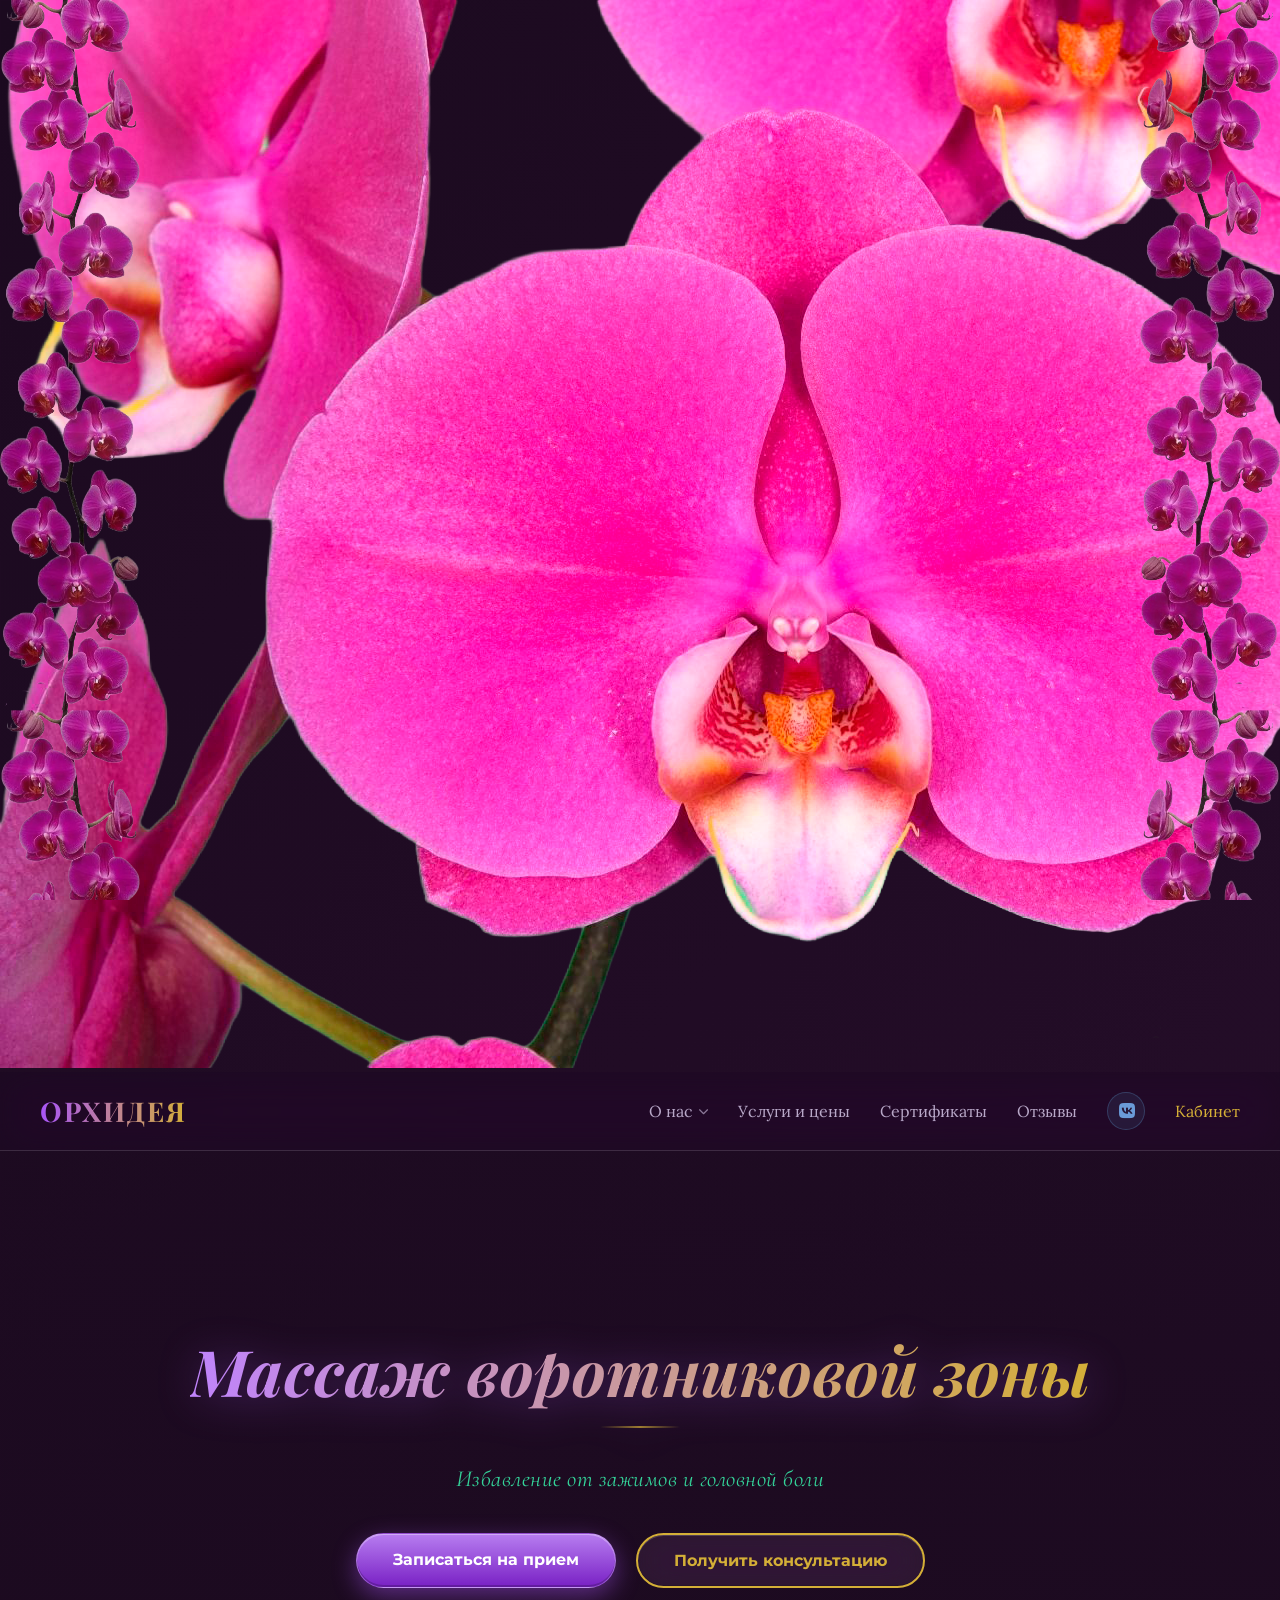
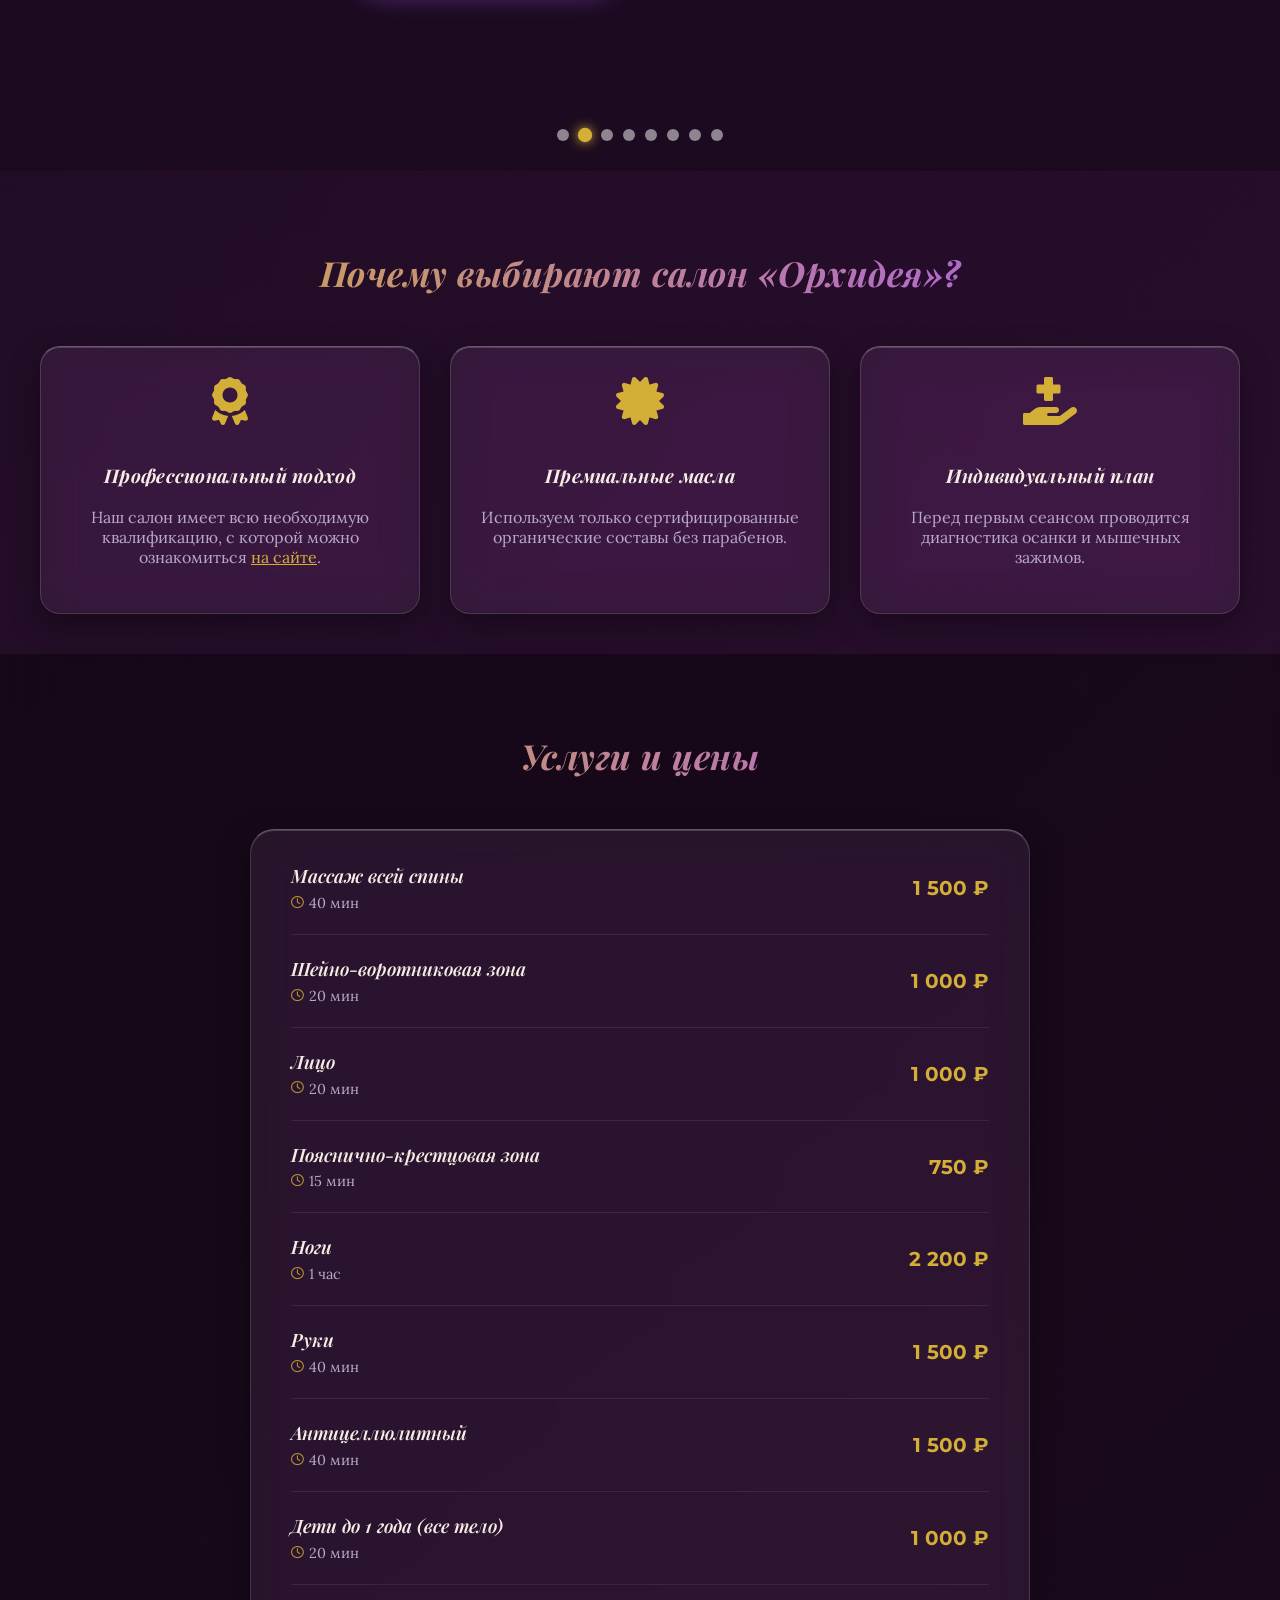
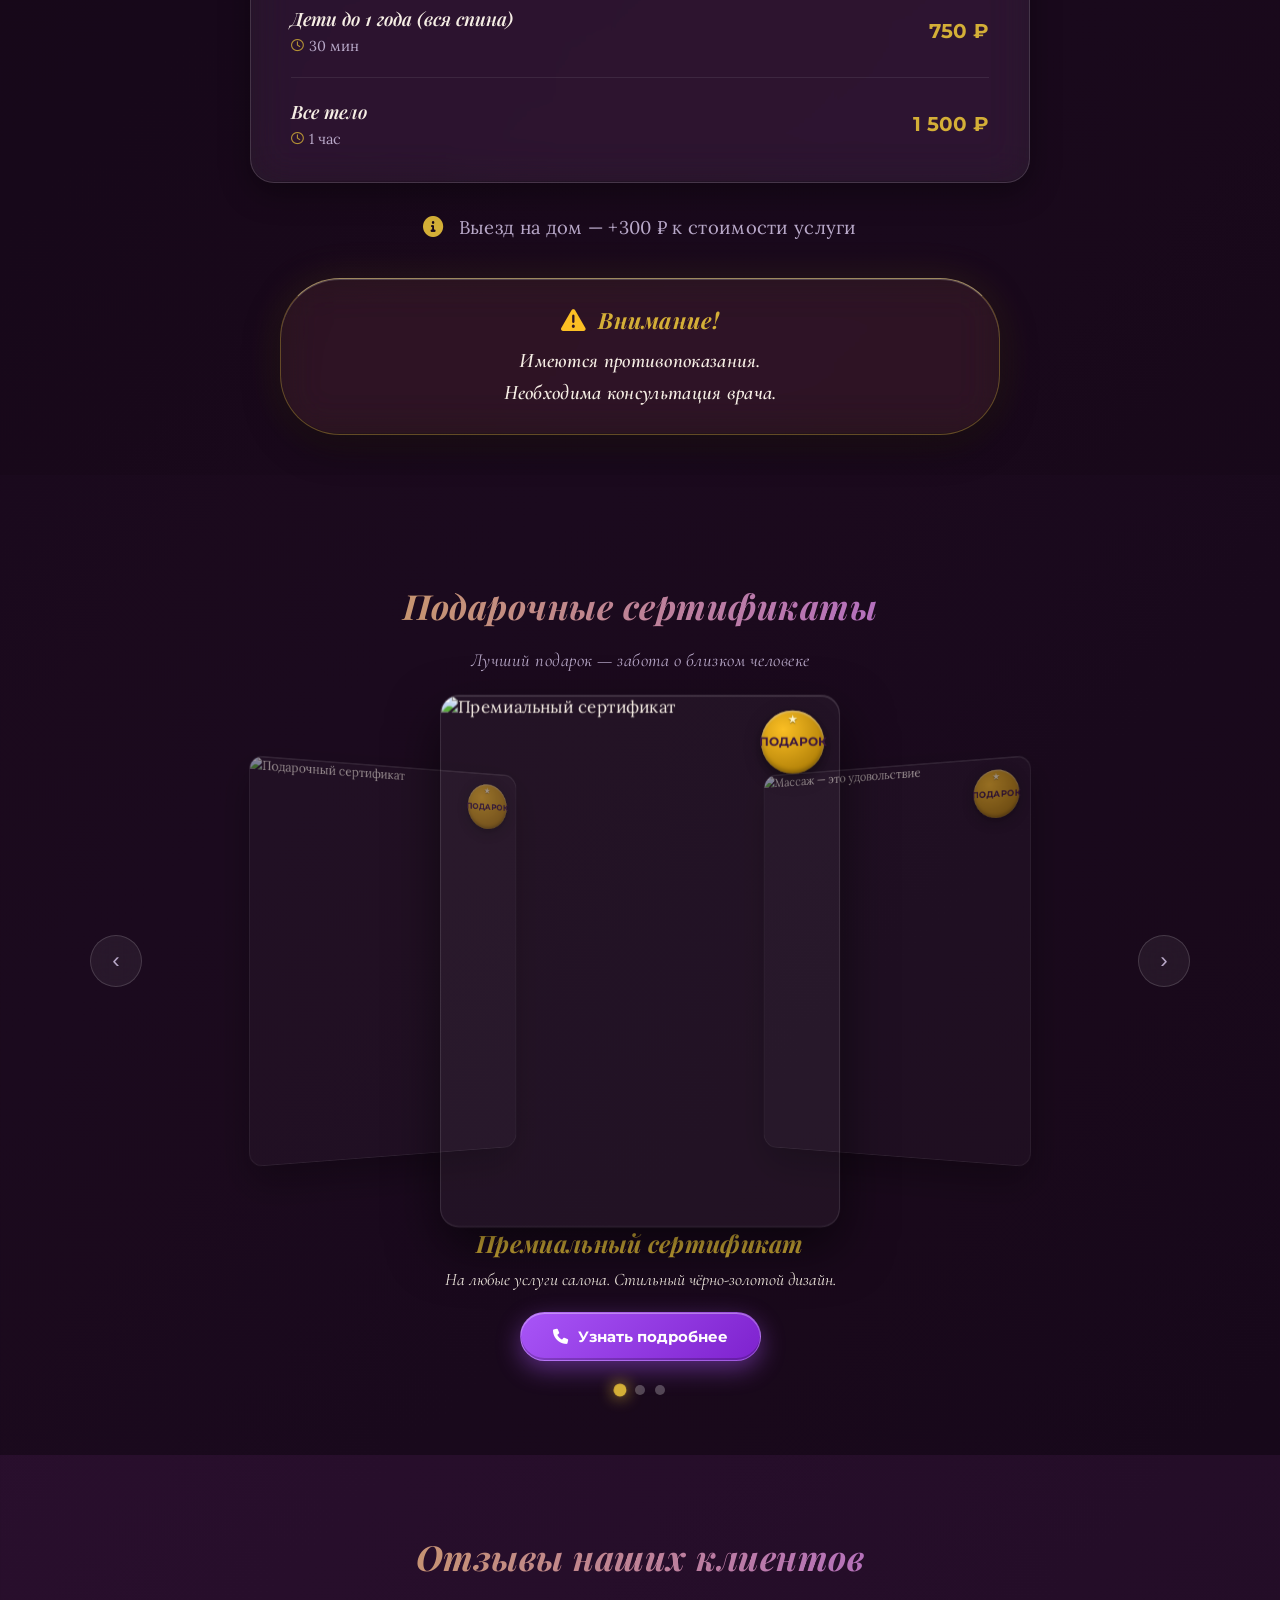
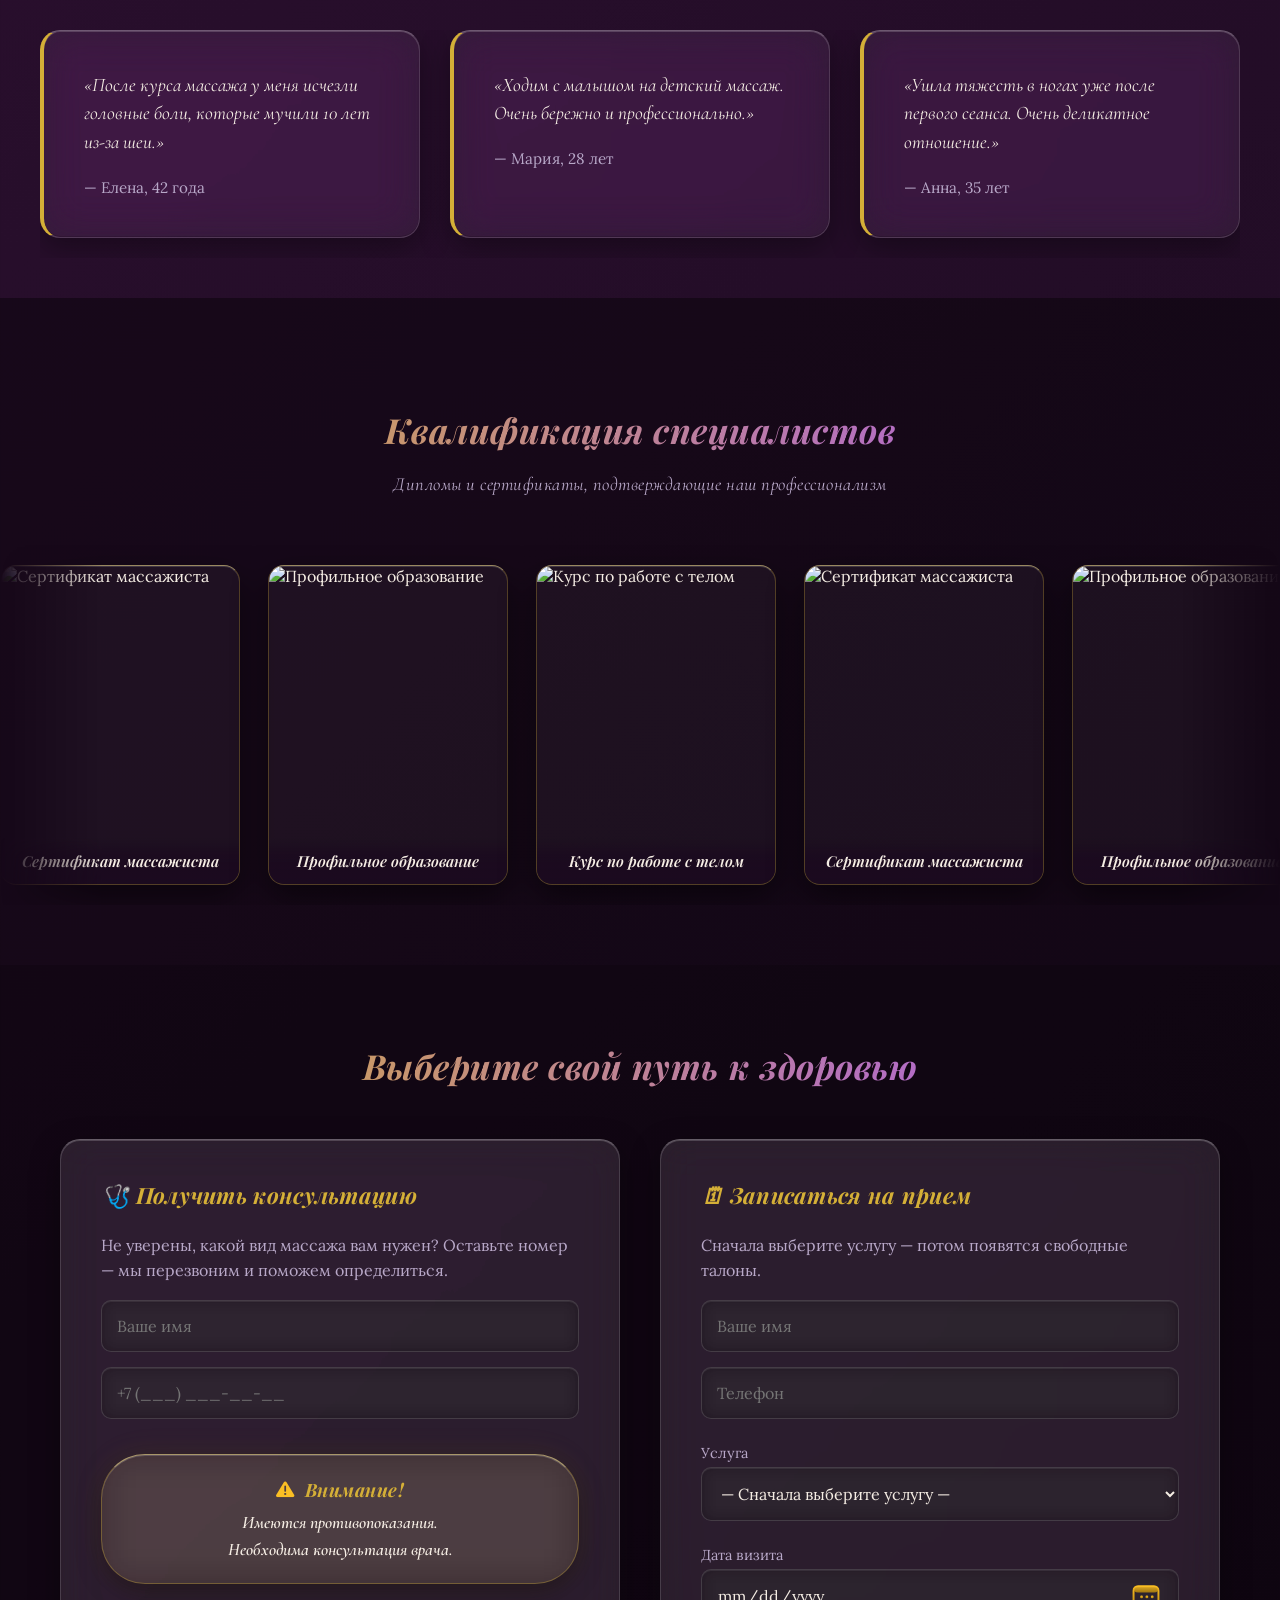
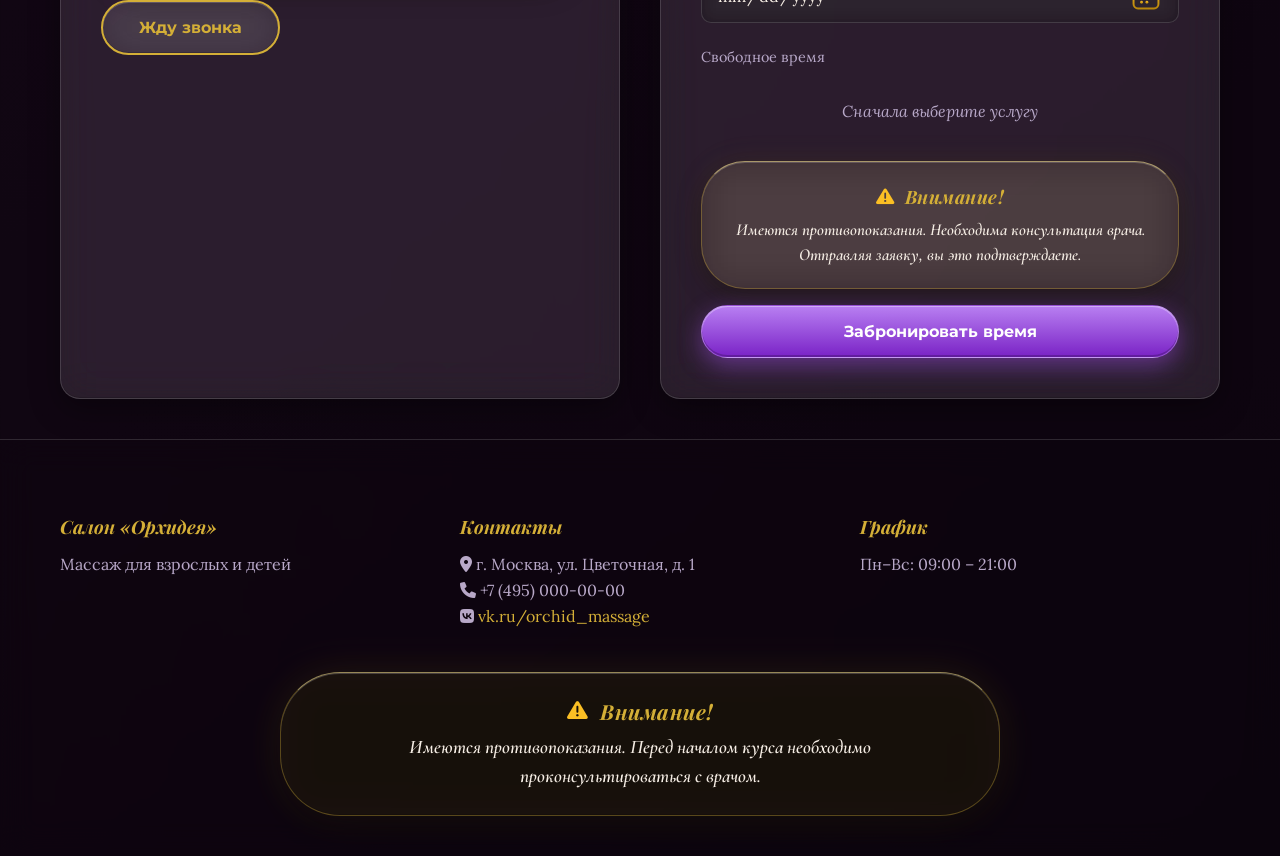
==== commit 15ee6025: "Update index.html" ====
--- a/index.html
+++ b/index.html
@@ -20,6 +20,8 @@
 
 <div class="frame-left" aria-hidden="true"></div>
 <div class="frame-right" aria-hidden="true"></div>
+
+<img src="orchid-logo.png" alt="" class="fixed-flower" aria-hidden="true">
 
 <header class="main-header">
     <nav class="container">
--- a/style.css
+++ b/style.css
@@ -51,13 +51,14 @@
 .frame-left, .frame-right {
     position: fixed;
     top: 0; bottom: 0;
-    width: 120px;
+    width: 140px;
     pointer-events: none;
     z-index: 1;
-    background-image: url("orchid-stem.svg");
+    background-image: url("orchid-stem.png");
     background-repeat: repeat-y;
-    background-size: 100% auto;
-    opacity: 0.85;
+    background-size: 140px auto;
+    background-position: center top;
+    opacity: 0.9;
 }
 .frame-left { left: 0; }
 .frame-right { right: 0; transform: scaleX(-1); }
@@ -648,7 +649,11 @@
    ============================================================ */
 
 @media (max-width: 900px) {
-    .frame-left, .frame-right { width: 60px; opacity: 0.35; }
+    .frame-left, .frame-right {
+        width: 80px;
+        background-size: 80px auto;
+        opacity: 0.45;
+    }
     .main-header nav { padding: 14px 0; }
     nav ul { gap: 18px; }
     .logo { font-size: 1.4em; letter-spacing: 1px; }
@@ -778,4 +783,14 @@
     .slots-grid { grid-template-columns: repeat(4, 1fr); gap: 5px; margin: 10px 0 12px; }
     .slot { padding: 10px 3px; font-size: 0.8em; border-radius: 8px; }
     .slots-hint { font-size: 0.78em; padding: 6px 10px; margin-bottom: 6px; }
-    .slots-empty { font+    .slots-empty {
+        font-size: 0.85em;
+        padding: 14px 10px;
+    }
+
+    /* Футер */
+    .main-footer { padding: 28px 0 24px; }
+    .footer-grid { gap: 20px; }
+    .footer-grid h4 { font-size: 1em; margin-bottom: 8px; }
+    .footer-grid p { font-size: 0.88em; margin: 4px 0; }
+}
